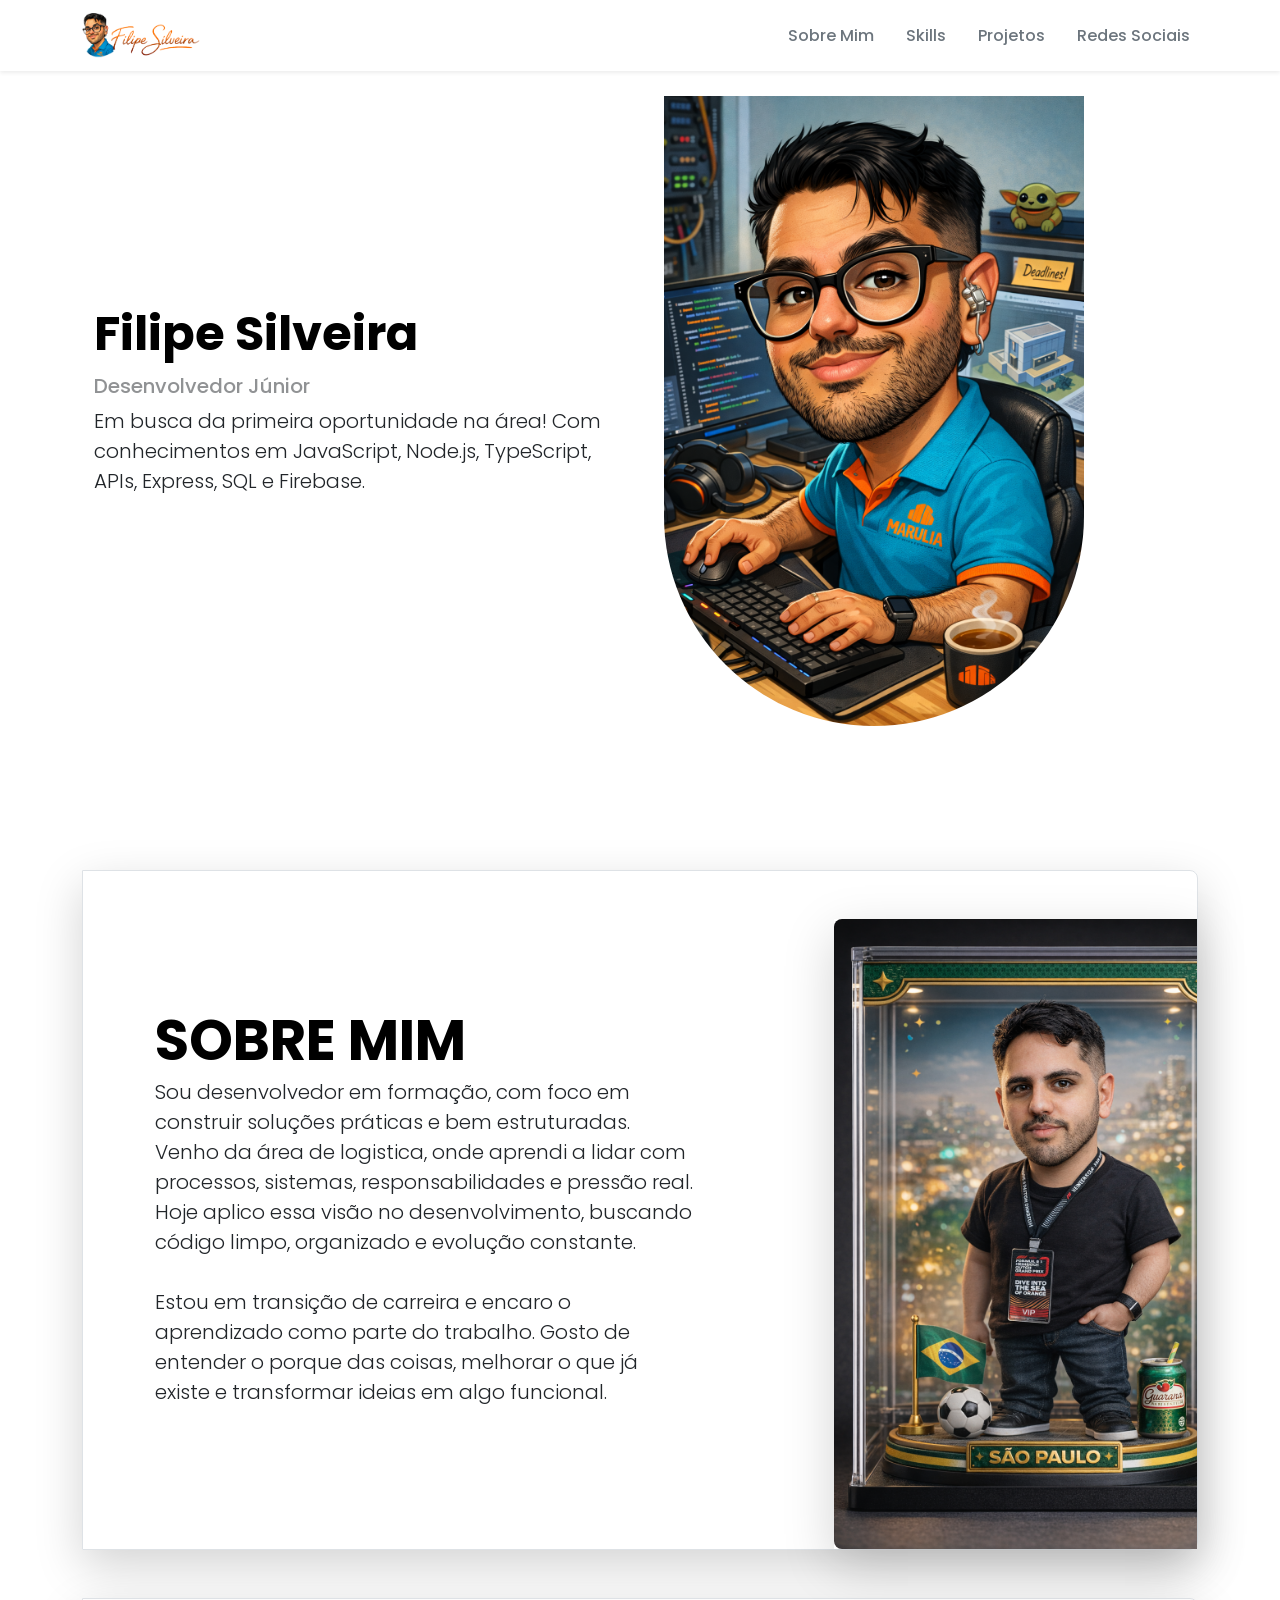
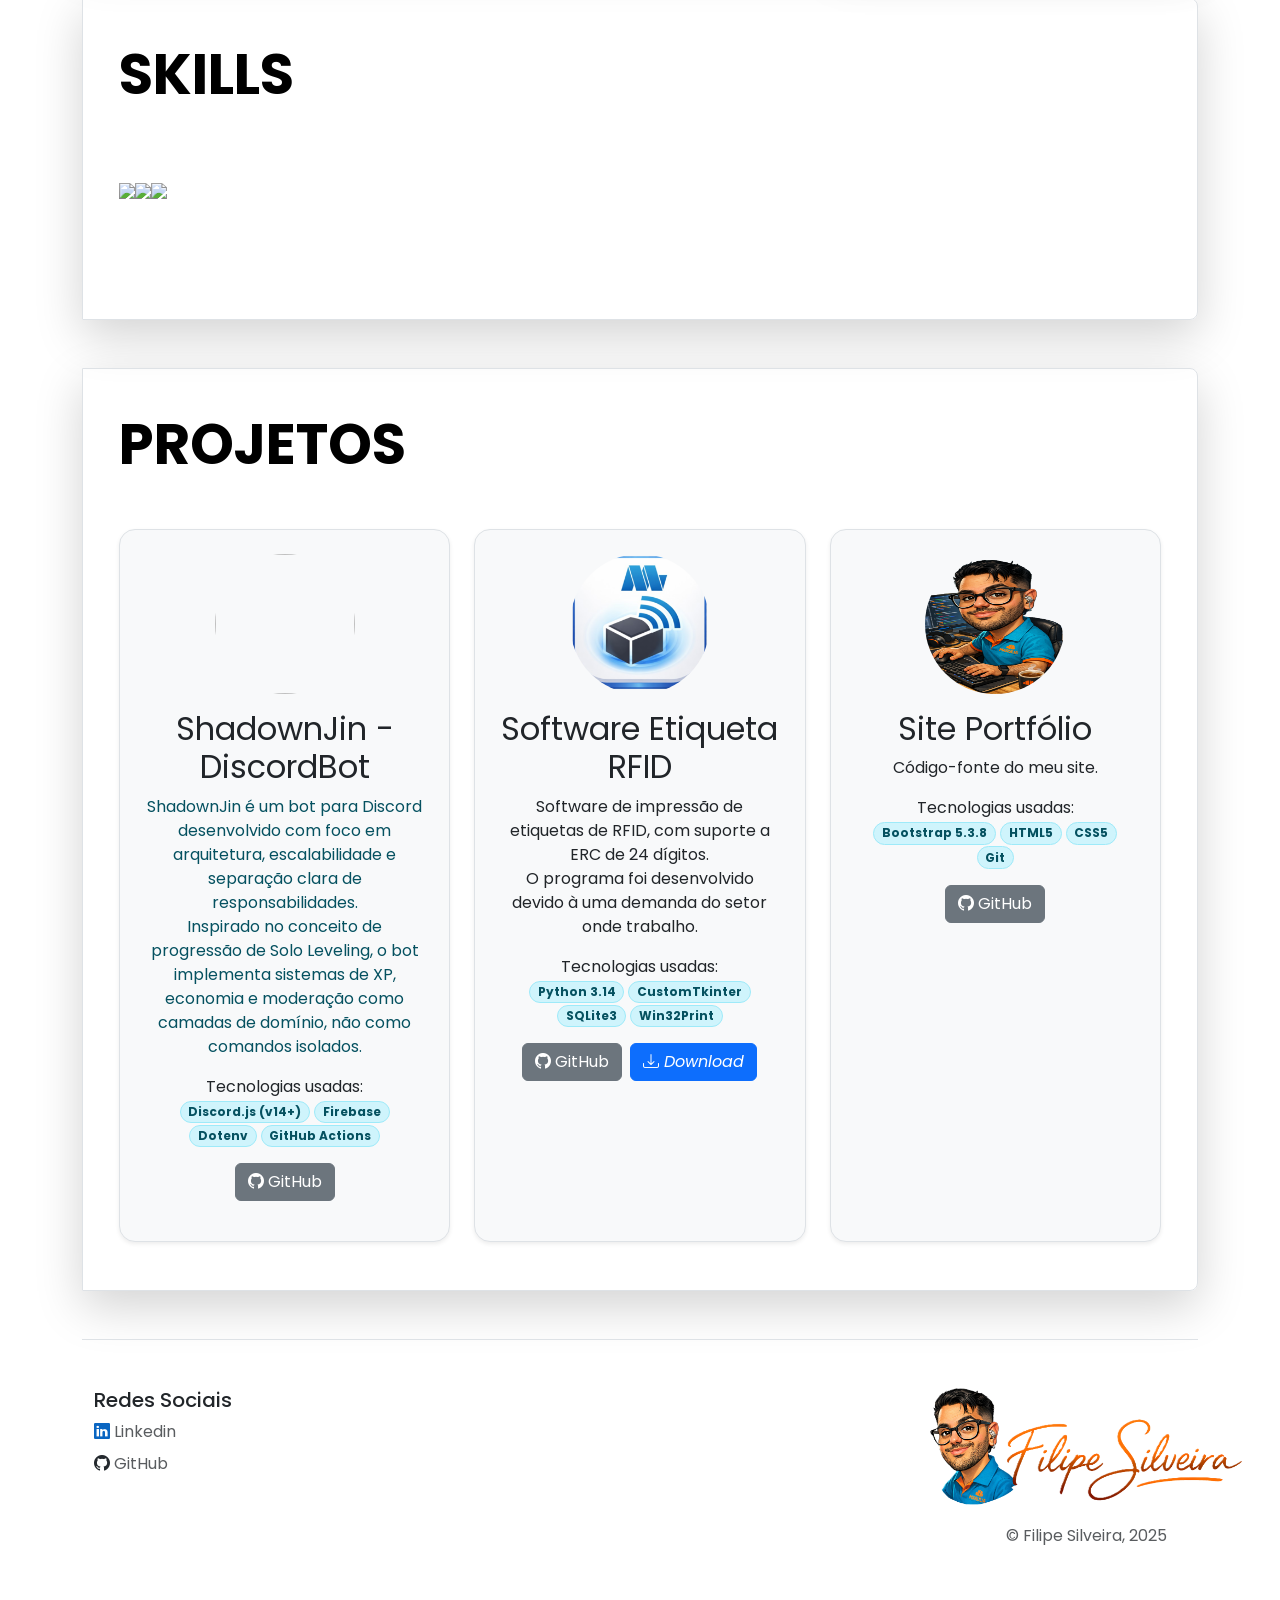
==== index.html @ 9edfaeda "add: new project" ====
<!DOCTYPE html>
<html lang="-pt-br">
<head>
    <meta charset="UTF-8">
    <meta name="viewport" content="width=device-width, initial-scale=1.0">
    <link rel="shortcut icon" href="src/assets/flavico.png" type="image/x-icon">
    <link rel="stylesheet" href="src/styles/main.css">

    <!-- Google tag (gtag.js) -->
    <script async src="https://www.googletagmanager.com/gtag/js?id=G-C8Z45ET8LG"></script>
    <script>
      window.dataLayer = window.dataLayer || [];
      function gtag(){dataLayer.push(arguments);}
      gtag('js', new Date());
    
      gtag('config', 'G-C8Z45ET8LG');
    </script>

    <!-- Bootstrap Links-->
    <link href="https://cdn.jsdelivr.net/npm/bootstrap@5.3.8/dist/css/bootstrap.min.css" rel="stylesheet" integrity="sha384-sRIl4kxILFvY47J16cr9ZwB07vP4J8+LH7qKQnuqkuIAvNWLzeN8tE5YBujZqJLB" crossorigin="anonymous">
    <link rel="stylesheet" href="https://cdn.jsdelivr.net/npm/bootstrap-icons@1.13.1/font/bootstrap-icons.min.css">

    <!-- LINK FONT -->
    <link href="https://fonts.googleapis.com/css2?family=Poppins:wght@400;600;700&display=swap" rel="stylesheet">
    <style>
        body {
            font-family: 'Poppins', sans-serif;
        }
    </style>

    <title>Filipe Silveira - Desenvolvedor Junior</title>
</head>

<body>
    <div class="container">
        <nav class="navbar navbar-expand-lg fixed-top bg-white shadow-sm">
            <div class="container">
                <a class="navbar-brand" href="#">
                    <img src="src/assets/assinatura_transparente.png" height="45px">
                </a>

                <button class="navbar-toggler" type="button" data-bs-toggle="collapse" data-bs-target="#navbarNav">
                    <span class="navbar-toggler-icon"></span>
                </button>

                <div class="collapse navbar-collapse justify-content-end" id="navbarNav">
                    <ul class="navbar-nav gap-3">
                        <li class="nav-item"><a href="#sobremim" aria-current="page" class="nav-link">Sobre Mim</a></li>
                        <li class="nav-item"><a href="#skills" aria-current="page" class="nav-link">Skills</a></li>
                        <li class="nav-item"><a href="#projetos" aria-current="page" class="nav-link">Projetos</a></li>
                        <li class="nav-item"><a href="#redesocial" aria-current="page" class="nav-link">Redes Sociais</a></li>
                    </ul>
                </div>
            </div>
        </nav>

        <div class="container col-xxl-8 px4 py-5">
            <div class="row flex-lg-row-reverse align-items-center g-5 py-5">
                <div class="col-10 col-sm-8 col-lg-6">
                    <div class="col-12 col-lg-6 text-center">
                        <img class="img-fluid rounded-bottom-pill d-block mx-auto" src="src/assets/caricatura_completa.png" width="700" height="700" loading="lazy" id="caricatura">
                    </div>
                </div>
                <div class="col-lg-6">
                    <h1 class="display-5 fw-bold text-body-emphasis lh-1 mb-3">Filipe Silveira</h1>
                    <h5 class="text-body-tertiary">Desenvolvedor Júnior</h6>
                    <p class="lead">Em busca da primeira oportunidade na área!
                        Com conhecimentos em JavaScript, Node.js, TypeScript, APIs, Express, SQL e Firebase.
                    </p>
                </div>
            </div>
        </div>
        

        <div class="container my-5">
            <div class="row p-4 pb-0 pe-lg-0 pt-lg-5 align-items-center rounded-end-3 border shadow-lg">
                <div class="col-lg-7 p-3 p-lg-5 pt-lg-3">
                    <h1 class="display-4 fw-bold lh-1 text-body-emphasis" id="sobremim">SOBRE MIM</h1>
                    <p class="lead">
                        Sou desenvolvedor em formação, com foco em construir soluções práticas e bem estruturadas. Venho  da área de logistica,
                        onde aprendi a lidar com processos, sistemas, responsabilidades e pressão real.<br>
                        Hoje aplico essa visão no desenvolvimento, buscando código limpo, organizado e evolução constante.
                        <br><br>
                        Estou em transição de carreira e encaro o aprendizado como parte do trabalho. Gosto de entender o porque das coisas,
                        melhorar o que já existe e transformar ideias em algo funcional.
                    </p>
                </div>
                <div class="col-lg-4 offset-lg-1 p-0 overflow-hidden shadow-lg">
                    <div class="col-10 col-sm-8 col-lg-6">
                        <img class="rounded-3" src="src/assets/mascote_filipe.png" width="420" id="mascote">
                    </div>
                </div>
            </div>
        </div>

        <div class="container my-5">
            <div class="row px-4 pe-lg-0 pt-lg-5 align-items-center rounded-end-3 border shadow-lg">
                <h1 class="display-4 fw-bold lh-1 text-body-emphasis" id="skills">SKILLS</h1>

                <div class="skills-carousel overflow-hidden py-4">
                    <div class="skills-track py-5">
                        <img src="https://skillicons.dev/icons?i=js,html,css,ts,express,react,ps,firebase,bootstrap,discord,bots,git,github,mysql,nodejs,php,postgres,postman,py,vscode&perline=50" class="skills-img" />
                        <img src="https://skillicons.dev/icons?i=js,html,css,ts,express,react,ps,firebase,bootstrap,discord,bots,git,github,mysql,nodejs,php,postgres,postman,py,vscode&perline=50" class="skills-img"/>
                        <img src="https://skillicons.dev/icons?i=js,html,css,ts,express,react,ps,firebase,bootstrap,discord,bots,git,github,mysql,nodejs,php,postgres,postman,py,vscode&perline=50" class="skills-img"/>
                    </div>
                </div>

            </div>
        </div>

        <div class="container my-5">
            <div class="row px-4 pe-lg-0 pt-lg-5 align-items-center rounded-end-3 border shadow-lg py-5">
                <h1 id="projetos" class="display-4 fw-bold lh-1 text-body-emphasis">PROJETOS</h1>
                <div class="row">
                    <div class="pt-5">

                            <div class="row justify-content-center g-4">

                                <div class="col-md-6 col-lg-4 d-flex">
                                    <div class="p-4 border rounded-4 shadow-sm bg-body-tertiary text-center card-hover w-100 h-100 d-flex flex-column">
                                        <div class="d-flex justify-content-center mb-3">
                                            <img src="src/assets/shadown.gif" class="rounded-circle" height="140" width="140" />
                                        </div>
                                        <h2 class="fw-normal">ShadownJin - DiscordBot</h2>
                                        <p class="text-info-emphasis text-center">
                                            ShadownJin é um bot para Discord desenvolvido com foco em arquitetura, escalabilidade e separação clara de responsabilidades.<br>
                                            Inspirado no conceito de progressão de Solo Leveling, o bot implementa sistemas de XP, economia e moderação como camadas de domínio, não como comandos isolados.
                                        </p>
                                        <p>
                                            Tecnologias usadas:<br>
                                            <span class="badge bg-info-subtle border border-info-subtle text-info-emphasis rounded-pill">Discord.js (v14+)</span>
                                            <span class="badge bg-info-subtle border border-info-subtle text-info-emphasis rounded-pill">Firebase</span>
                                            <span class="badge bg-info-subtle border border-info-subtle text-info-emphasis rounded-pill">Dotenv</span>
                                            <span class="badge bg-info-subtle border border-info-subtle text-info-emphasis rounded-pill">GitHub Actions</span>
                                        </p>
                                        <p class="d-flex justify-content-center">
                                            <a href="https://github.com/ShadownJin/ShadownJin" class="btn btn-secondary" target="_blank" rel="noopener noreferrer"><i class="bi bi-github"></i> GitHub</a>
                                        </p>
                                    </div>
                                </div>
                                <div class="col-md-6 col-lg-4 d-flex">
                                    <div class="p-4 border rounded-4 shadow-sm bg-body-tertiary text-center card-hover w-100 h-100 d-flex flex-column">
                                        <div class="d-flex justify-content-center mb-3">
                                            <img src="src/assets/RFID Marluvas.png" class="rounded-circle" height="140" width="140" />
                                        </div>
                                        <h2 class="fw-normal">Software Etiqueta RFID</h2>
                                        <p>
                                            Software de impressão de etiquetas de RFID, com suporte a ERC de 24 dígitos.<br>
                                            O programa foi desenvolvido devido à uma demanda do setor onde trabalho.
                                        </p>
                                        <p>
                                            Tecnologias usadas:<br>
                                            <span class="badge bg-info-subtle border border-info-subtle text-info-emphasis rounded-pill">Python 3.14</span>
                                            <span class="badge bg-info-subtle border border-info-subtle text-info-emphasis rounded-pill">CustomTkinter</span>
                                            <span class="badge bg-info-subtle border border-info-subtle text-info-emphasis rounded-pill">SQLite3</span>
                                            <span class="badge bg-info-subtle border border-info-subtle text-info-emphasis rounded-pill">Win32Print</span>
                                        </p>
                                        <p class="d-flex justify-content-center gap-2">
                                            <a href="https://github.com/FilipeSilveira-Tech/RFID-Almoxarifado-Marluvas" class="btn btn-secondary" target="_blank"><i class="bi bi-github"></i> GitHub</a>
                                            <a href="https://github.com/FilipeSilveira-Tech/RFID-Almoxarifado-Marluvas/releases/download/1.0.0/RFID.Marluvas.exe" class="btn btn-primary" target="_blank"><i class="bi bi-download"> Download</i></a>
                                        </p>
                                    </div>
                                </div>
                                <div class="col-md-6 col-lg-4 d-flex">
                                    <div class="p-4 border rounded-4 shadow-sm bg-body-tertiary text-center card-hover w-100 h-100 d-flex flex-column">
                                        <div class="d-flex justify-content-center mb-3">
                                            <img src="src/assets/caricatura.png" class="rounded-circle" height="140" width="140" />
                                        </div>
                                        <h2 class="fw-normal">Site Portfólio</h2>
                                        <p>
                                            Código-fonte do meu site.<br>
                                        </p>
                                        <p>
                                            Tecnologias usadas:<br>
                                            <span class="badge bg-info-subtle border border-info-subtle text-info-emphasis rounded-pill">Bootstrap 5.3.8</span>
                                            <span class="badge bg-info-subtle border border-info-subtle text-info-emphasis rounded-pill">HTML5</span>
                                            <span class="badge bg-info-subtle border border-info-subtle text-info-emphasis rounded-pill">CSS5</span>
                                            <span class="badge bg-info-subtle border border-info-subtle text-info-emphasis rounded-pill">Git</span>
                                        </p>
                                        <p class="d-flex justify-content-center">
                                            <a href="https://github.com/FilipeSilveira-Tech/portfolio-web.io" class="btn btn-secondary" target="_blank" rel="noopener noreferrer"><i class="bi bi-github"></i> GitHub</a>
                                        </p>
                                    </div>
                                </div>
                            </div>

                    </div>
                </div>
            </div>
        </div>

        <div class="container">
            <footer class="row row-cols-1 row-cols-sm-2 row-cols-md-5 py-5 my-5 border-top">
                <div class="col mb-3">
                    <h5 id="redesocial">Redes Sociais</h5>
                    <ul class="nav flex-column">
                        <li class="nav-item mb-2">
                            <a href="https://www.linkedin.com/in/filipesilveira-dev/" class="nav-link p-0 text-body-secondary" target="_blank" rel="noopener noreferrer"><i class="bi bi-linkedin" id="linkedin-icon"></i> Linkedin</a>
                        </li>
                        <li class="nav-item mb-2">
                            <a href="https://github.com/FilipeSilveira-Tech" class="nav-link p-0 text-body-secondary" target="_blank" rel="noopener noreferrer"><i class="bi bi-github" id="github-icon"></i> GitHub</a>
                        </li>
                    </ul>
                </div>
                <div class="col mb-3"></div>
                <div class="col mb-3"></div>
                <div class="col mb-3"></div>
                <div class="col mb-3">
                    <div class="d-flex flex-column justify-content-center">
                        <a href="/" class="d-flex align-items-center justify-content-center mb-3 link-body-emphasis text-decoration-none">
                            <img src="src/assets/assinatura_transparente.png" height="120">
                        </a>
                        <p class="text-body-secondary text-center">&copy; Filipe Silveira, 2025</p>
                    </div>
                </div>
            </footer>
        </div>

    </div> <!-- FIM CONTAINER-->



    <!-- MAIN SCRIP-->
     <script src="src/scripts/main.js"></script>

    <!-- BOOTSTRAP SCRIPT-->
    <script src="https://cdn.jsdelivr.net/npm/bootstrap@5.3.8/dist/js/bootstrap.bundle.min.js" integrity="sha384-FKyoEForCGlyvwx9Hj09JcYn3nv7wiPVlz7YYwJrWVcXK/BmnVDxM+D2scQbITxI" crossorigin="anonymous"></script>
</body>

</html>
---- src/styles/main.css ----
/* === FONTS === */
@font-face {
    font-family: Poppins;
    src: url(https://fonts.googleapis.com/css2?family=M+PLUS+1+Code:wght@100..700&family=Poppins:ital,wght@0,100;0,200;0,300;0,400;0,500;0,600;0,700;0,800;0,900;1,100;1,200;1,300;1,400;1,500;1,600;1,700;1,800;1,900&display=swap);
}

/* === ELEMENTS === */
* {
    padding: 0;
    margin: 0;
}

html {
    scroll-behavior: smooth;
}

/* === CLASS === */
.card-hover {
    transition: all 0.3s ease;
}

.card-hover:hover {
    transform: translateY(-5px);
    box-shadow: 0 1rem 2rem rgba(0,0,0,0.1);
}

.skills-carousel {
    width: 100%;
    overflow: hidden;
}

.skills-track {
    display: flex;
    flex-wrap: nowrap;
    white-space: nowrap;
    width: max-content;
    animation: scroll 30s linear infinite;
}

.skills-img {
    display: block;
    height: 64px;
    width: auto;
    max-width: none;
}

nav .nav-link {
    position: relative;
    color: #6c757d;
    font-weight: 500;
    transition: color 0.3s ease;
}
nav .nav-link:hover {
    color: #000;
}
nav .nav-link::after {
  content: "";
  position: absolute;
  left: 0;
  bottom: -4px;
  width: 0;
  height: 2px;
  background: #000;
  transition: width 0.3s ease;
}
nav .nav-link:hover::after {
  width: 100%;
}

/* === ID === */
#linkedin-icon {
    color: #0A66C2;
}
#github-icon {
    color: #24292e;
}
#caricatura {
    max-width: 500px;
}

/* === OTHERS === */
@keyframes scroll {
    from {
        transform: translateX(0);
    }
    to {
        transform: translateX(-50%);
    }
}

@media (min-width: 992px) {
    #caricatura {
        max-width: 420px;
    }
}

@media screen and (max-width: 500px){
    #caricatura {
        width: 90vw;
    }
    #mascote {
        width: 90vw;
    }
}
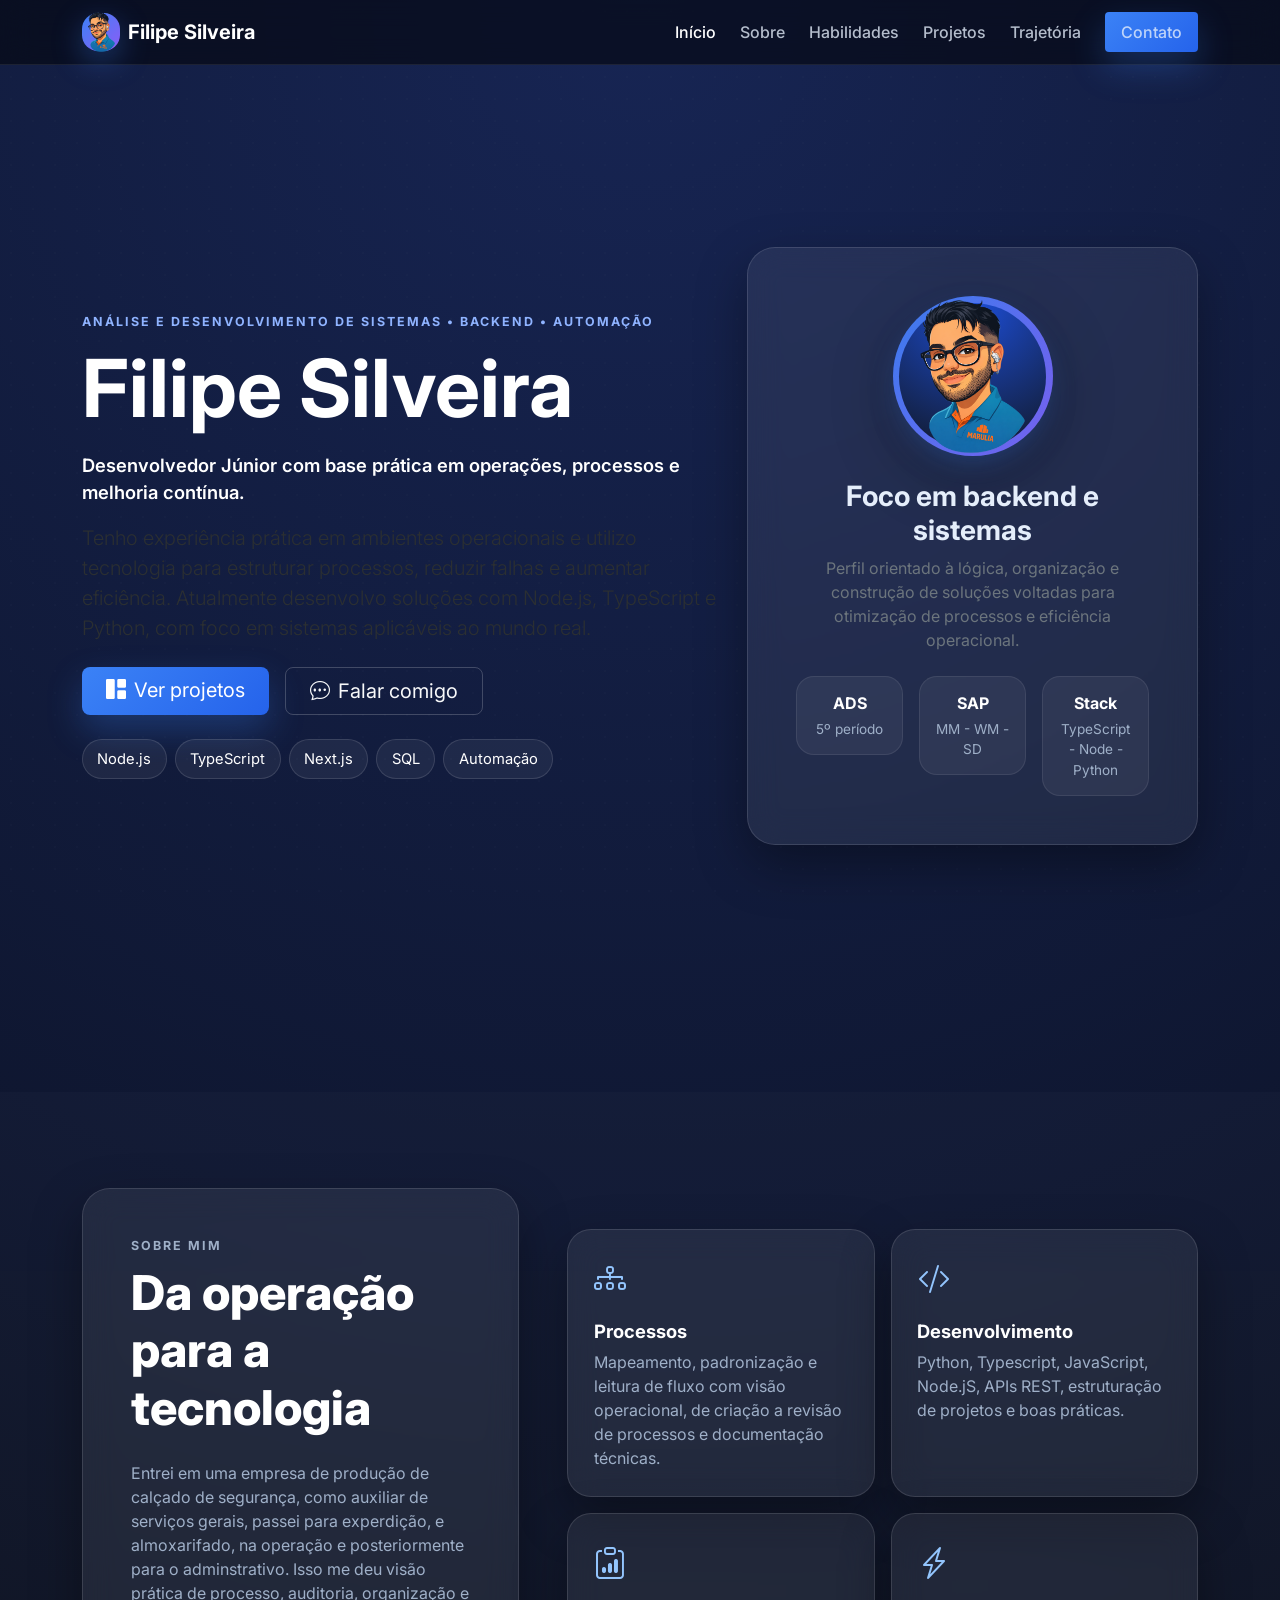
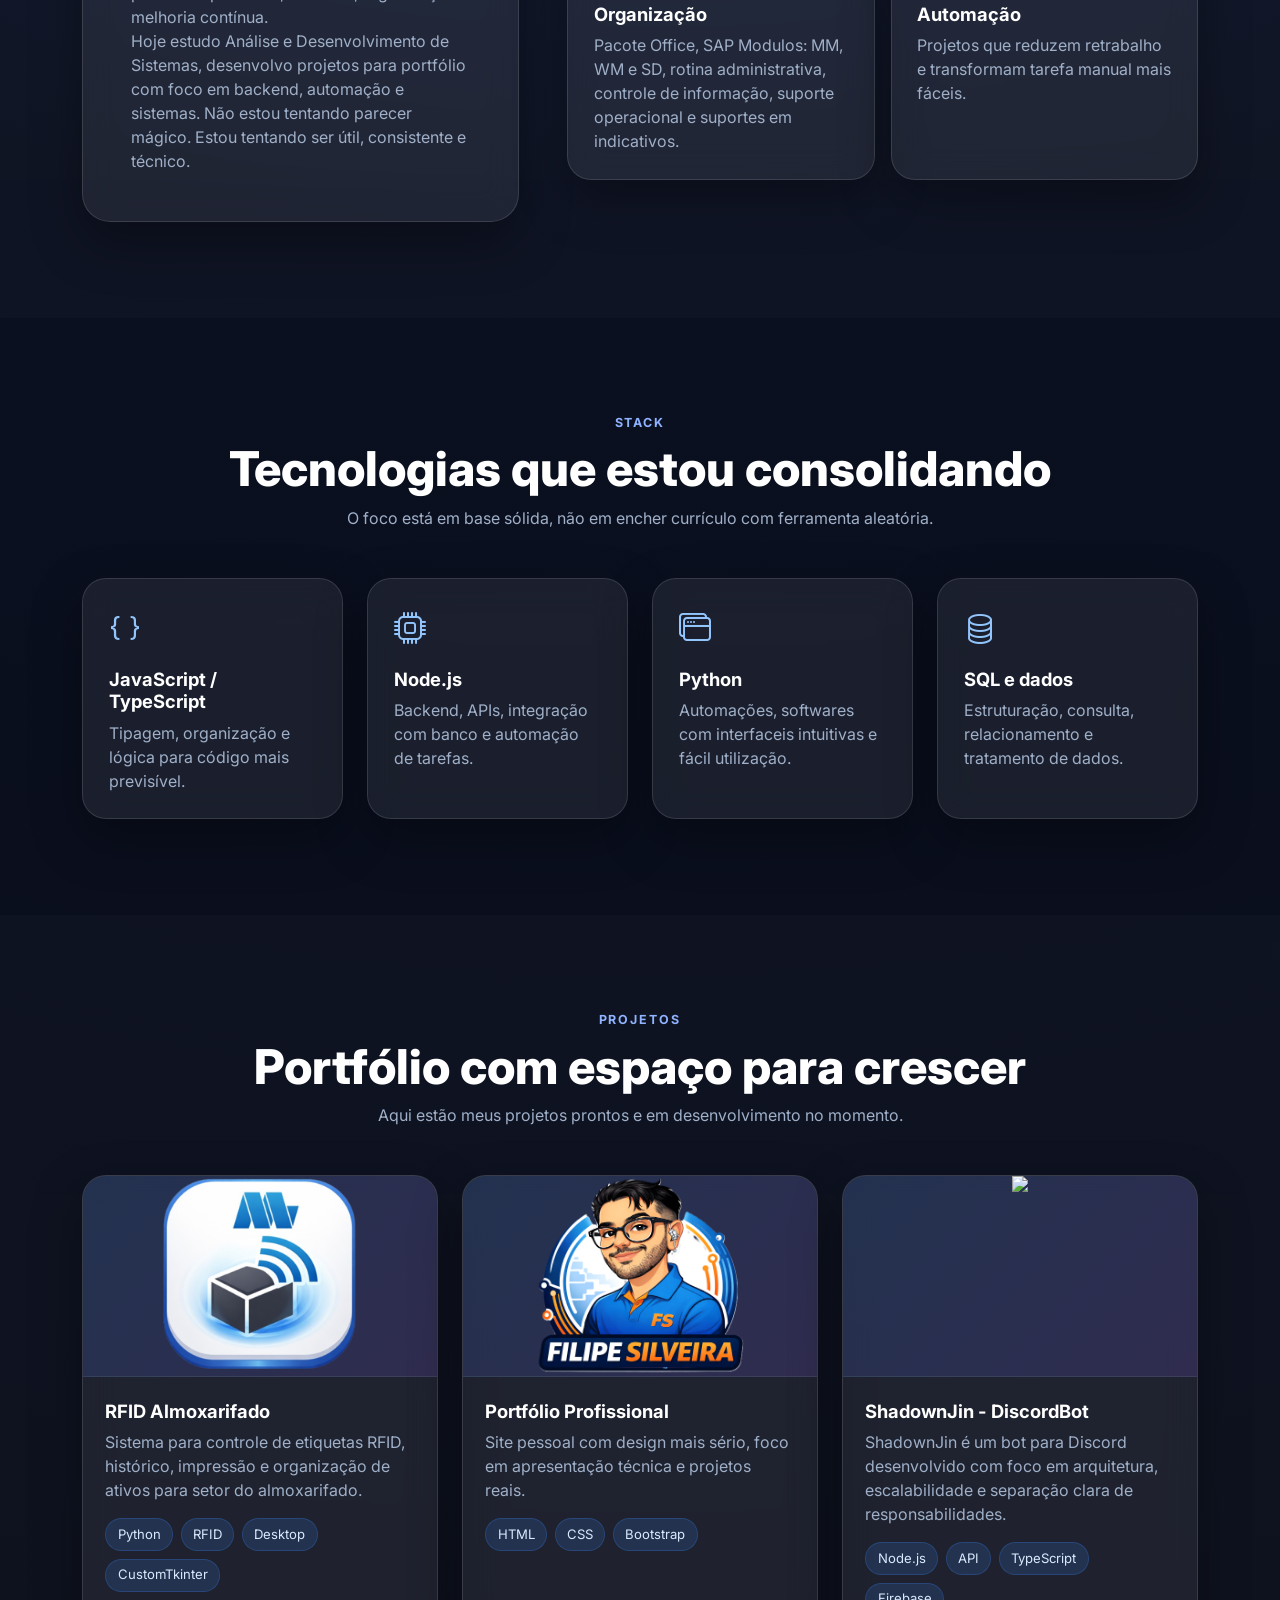
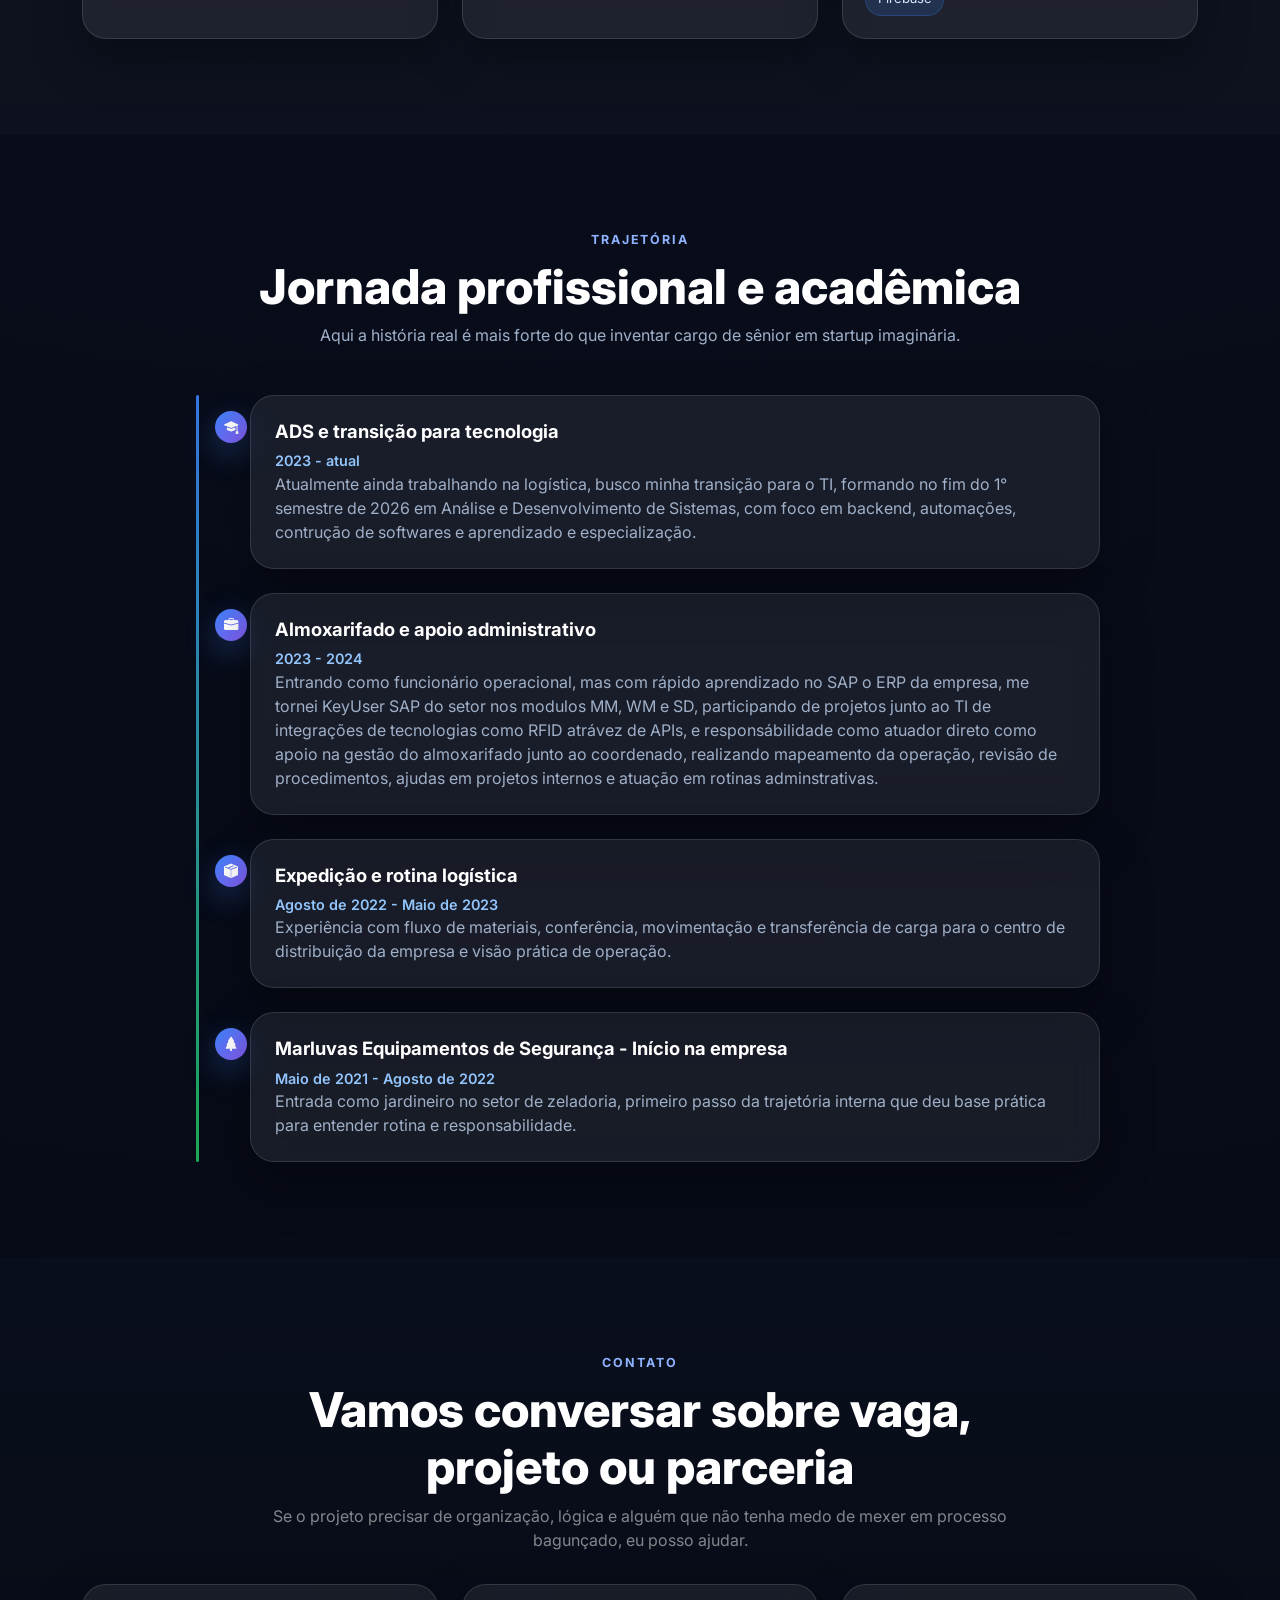
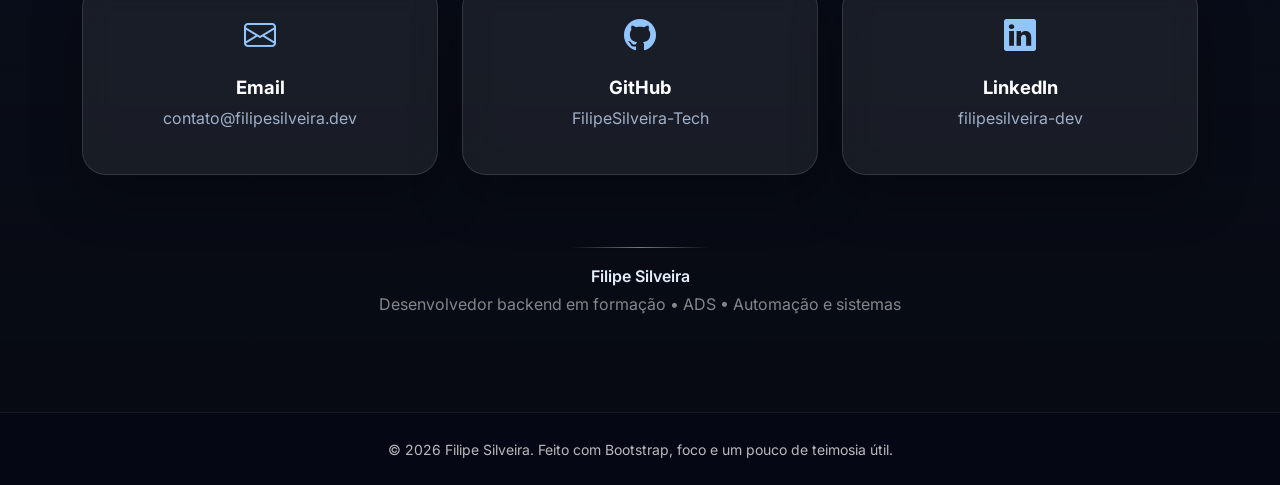
==== commit 0801398c: "refatoring: new site create" ====
--- a/index.html
+++ b/index.html
@@ -1,230 +1,337 @@
 <!DOCTYPE html>
-<html lang="-pt-br">
+<html lang="pt-BR">
 <head>
-    <meta charset="UTF-8">
-    <meta name="viewport" content="width=device-width, initial-scale=1.0">
-    <link rel="shortcut icon" href="src/assets/flavico.png" type="image/x-icon">
-    <link rel="stylesheet" href="src/styles/main.css">
-
-    <!-- Google tag (gtag.js) -->
-    <script async src="https://www.googletagmanager.com/gtag/js?id=G-C8Z45ET8LG"></script>
-    <script>
-      window.dataLayer = window.dataLayer || [];
-      function gtag(){dataLayer.push(arguments);}
-      gtag('js', new Date());
-    
-      gtag('config', 'G-C8Z45ET8LG');
-    </script>
-
-    <!-- Bootstrap Links-->
-    <link href="https://cdn.jsdelivr.net/npm/bootstrap@5.3.8/dist/css/bootstrap.min.css" rel="stylesheet" integrity="sha384-sRIl4kxILFvY47J16cr9ZwB07vP4J8+LH7qKQnuqkuIAvNWLzeN8tE5YBujZqJLB" crossorigin="anonymous">
-    <link rel="stylesheet" href="https://cdn.jsdelivr.net/npm/bootstrap-icons@1.13.1/font/bootstrap-icons.min.css">
-
-    <!-- LINK FONT -->
-    <link href="https://fonts.googleapis.com/css2?family=Poppins:wght@400;600;700&display=swap" rel="stylesheet">
-    <style>
-        body {
-            font-family: 'Poppins', sans-serif;
-        }
-    </style>
-
-    <title>Filipe Silveira - Desenvolvedor Junior</title>
+  <meta charset="UTF-8" />
+  <meta name="viewport" content="width=device-width, initial-scale=1.0" />
+  <meta name="description" content="Portfólio de Filipe Silveira, estudante de ADS focado em backend, automação e desenvolvimento de sistemas." />
+  <title>Filipe Silveira | Desenvolvedor Backend Júnior</title>
+
+  <link rel="preconnect" href="https://fonts.googleapis.com" />
+  <link rel="preconnect" href="https://fonts.gstatic.com" crossorigin />
+  <link href="https://fonts.googleapis.com/css2?family=Inter:wght@400;500;600;700;800&display=swap" rel="stylesheet" />
+  <link href="https://cdn.jsdelivr.net/npm/bootstrap@5.3.2/dist/css/bootstrap.min.css" rel="stylesheet" />
+  <link href="https://cdn.jsdelivr.net/npm/bootstrap-icons@1.11.3/font/bootstrap-icons.css" rel="stylesheet" />
+  <link rel="stylesheet" href="src/css/style.css" />
 </head>
-
-<body>
+<body data-bs-spy="scroll" data-bs-target="#mainNav" data-bs-offset="100" tabindex="0">
+  <nav id="mainNav" class="navbar navbar-expand-lg navbar-dark fixed-top">
     <div class="container">
-        <nav class="navbar navbar-expand-lg fixed-top bg-white shadow-sm">
-            <div class="container">
-                <a class="navbar-brand" href="#">
-                    <img src="src/assets/assinatura_transparente.png" height="45px">
-                </a>
-
-                <button class="navbar-toggler" type="button" data-bs-toggle="collapse" data-bs-target="#navbarNav">
-                    <span class="navbar-toggler-icon"></span>
-                </button>
-
-                <div class="collapse navbar-collapse justify-content-end" id="navbarNav">
-                    <ul class="navbar-nav gap-3">
-                        <li class="nav-item"><a href="#sobremim" aria-current="page" class="nav-link">Sobre Mim</a></li>
-                        <li class="nav-item"><a href="#skills" aria-current="page" class="nav-link">Skills</a></li>
-                        <li class="nav-item"><a href="#projetos" aria-current="page" class="nav-link">Projetos</a></li>
-                        <li class="nav-item"><a href="#redesocial" aria-current="page" class="nav-link">Redes Sociais</a></li>
-                    </ul>
-                </div>
-            </div>
-        </nav>
-
-        <div class="container col-xxl-8 px4 py-5">
-            <div class="row flex-lg-row-reverse align-items-center g-5 py-5">
-                <div class="col-10 col-sm-8 col-lg-6">
-                    <div class="col-12 col-lg-6 text-center">
-                        <img class="img-fluid rounded-bottom-pill d-block mx-auto" src="src/assets/caricatura_completa.png" width="700" height="700" loading="lazy" id="caricatura">
+      <a class="navbar-brand d-flex align-items-center gap-2" href="#home" aria-label="Ir para o início">
+       <span class="brand-mark"> <!-- ADICIONEI UMA IMAGEM DE CARICATURA -->
+            <img src="src/assets/caricatura2.png" height="40px" >
+        </span>
+        <span class="fw-bold">Filipe Silveira</span>
+      </a>
+      <button class="navbar-toggler" type="button" data-bs-toggle="collapse" data-bs-target="#navContent" aria-controls="navContent" aria-expanded="false" aria-label="Abrir menu">
+        <span class="navbar-toggler-icon"></span>
+      </button>
+      <div class="collapse navbar-collapse" id="navContent">
+        <ul class="navbar-nav ms-auto align-items-lg-center gap-lg-2">
+          <li class="nav-item"><a class="nav-link" href="#home">Início</a></li>
+          <li class="nav-item"><a class="nav-link" href="#sobre">Sobre</a></li>
+          <li class="nav-item"><a class="nav-link" href="#habilidades">Habilidades</a></li>
+          <li class="nav-item"><a class="nav-link" href="#projetos">Projetos</a></li>
+          <li class="nav-item"><a class="nav-link" href="#trajetoria">Trajetória</a></li>
+          <li class="nav-item"><a class="nav-link btn btn-primary btn-sm px-3 ms-lg-2" href="#contato">Contato</a></li>
+        </ul>
+      </div>
+    </div>
+  </nav>
+
+  <main>
+    <section id="home" class="hero-section">
+      <div class="container position-relative">
+        <div class="row align-items-center min-vh-100 py-5">
+          <div class="col-lg-7 hero-copy reveal">
+            <p class="eyebrow mb-3">Análise e Desenvolvimento de Sistemas • Backend • Automação</p>
+            <h1 class="display-3 fw-bold lh-1 mb-4">Filipe Silveira</h1>
+            <p class="hero-kicker mb-3">Desenvolvedor Júnior com base prática em operações, processos e melhoria contínua.</p>
+            <p class="lead text-secondary-emphasis mb-4">
+              Tenho experiência prática em ambientes operacionais e utilizo tecnologia para estruturar processos, reduzir falhas e aumentar eficiência. Atualmente desenvolvo soluções com Node.js, TypeScript e Python, com foco em sistemas aplicáveis ao mundo real.
+            </p>
+            <div class="d-flex flex-column flex-sm-row gap-3">
+              <a class="btn btn-primary btn-lg px-4" href="#projetos"><i class="bi bi-grid-1x2-fill me-2"></i>Ver projetos</a>
+              <a class="btn btn-outline-light btn-lg px-4" href="#contato"><i class="bi bi-chat-dots me-2"></i>Falar comigo</a>
+            </div>
+            <div class="hero-badges mt-4 d-flex flex-wrap gap-2">
+              <span class="badge-pill">Node.js</span>
+              <span class="badge-pill">TypeScript</span>
+              <span class="badge-pill">Next.js</span>
+              <span class="badge-pill">SQL</span>
+              <span class="badge-pill">Automação</span>
+            </div>
+          </div>
+
+          <div class="col-lg-5 mt-5 mt-lg-0 reveal delay-2">
+            <div class="profile-card glass-card text-center p-4 p-lg-5">
+              <div class="avatar-frame mx-auto mb-4">
+                <span class="avatar-initials">
+                    <img src="src/assets/caricatura2.png" alt="" width="105">
+                </span>
+              </div>
+              <h2 class="h3 fw-bold mb-2">Foco em backend e sistemas</h2>
+              <p class="text-secondary mb-4">Perfil orientado à lógica, organização e construção de soluções voltadas para otimização de processos e eficiência operacional.</p>
+              <div class="mini-metrics row g-3">
+                <div class="col-4"><div class="metric"><strong>ADS</strong><span>5º período</span></div></div>
+                <div class="col-4"><div class="metric"><strong>SAP</strong><span>MM - WM - SD</span></div></div>
+                <div class="col-4"><div class="metric"><strong>Stack</strong><span>TypeScript - Node - Python</span></div></div>
+              </div>
+            </div>
+          </div>
+        </div>
+      </div>
+    </section>
+
+    <section id="sobre" class="section section-alt">
+      <div class="container">
+        <div class="row align-items-center g-5">
+          <div class="col-lg-5 reveal">
+            <div class="info-card glass-card p-4 p-lg-5 h-100">
+              <p class="section-label mb-2">Sobre mim</p>
+              <h2 class="section-title mb-4">Da operação para a tecnologia</h2>
+              <p>
+                Entrei em uma empresa de produção de calçado de segurança, como auxiliar de serviços gerais, passei para experdição, e almoxarifado, na operação e posteriormente para o adminstrativo. Isso me deu visão prática de processo, auditoria, organização e melhoria contínua.
+              </p>
+              <p class="mb-0">
+                Hoje estudo Análise e Desenvolvimento de Sistemas, desenvolvo projetos para portfólio com foco em backend, automação e sistemas. Não estou tentando parecer mágico. Estou tentando ser útil, consistente e técnico.
+              </p>
+            </div>
+          </div>
+          <div class="col-lg-7 reveal delay-2">
+            <div class="row g-3">
+              <div class="col-md-6">
+                <article class="skill-card">
+                  <i class="bi bi-diagram-3"></i>
+                  <h3>Processos</h3>
+                  <p>Mapeamento, padronização e leitura de fluxo com visão operacional, de criação a revisão de processos e documentação técnicas.</p>
+                </article>
+              </div>
+              <div class="col-md-6">
+                <article class="skill-card">
+                  <i class="bi bi-code-slash"></i>
+                  <h3>Desenvolvimento</h3>
+                  <p>Python, Typescript, JavaScript, Node.jS, APIs REST, estruturação de projetos e boas práticas.</p>
+                </article>
+              </div>
+              <div class="col-md-6">
+                <article class="skill-card">
+                  <i class="bi bi-clipboard-data"></i>
+                  <h3>Organização</h3>
+                  <p>Pacote Office, SAP Modulos: MM, WM e SD, rotina administrativa, controle de informação, suporte operacional e suportes em indicativos.</p>
+                </article>
+              </div>
+              <div class="col-md-6">
+                <article class="skill-card">
+                  <i class="bi bi-lightning-charge"></i>
+                  <h3>Automação</h3>
+                  <p>Projetos que reduzem retrabalho e transformam tarefa manual mais fáceis.</p>
+                </article>
+              </div>
+            </div>
+          </div>
+        </div>
+      </div>
+    </section>
+
+    <section id="habilidades" class="section">
+      <div class="container">
+        <div class="text-center mb-5 reveal">
+          <p class="section-label mb-2">Stack</p>
+          <h2 class="section-title">Tecnologias que estou consolidando</h2>
+          <p class="section-subtitle">O foco está em base sólida, não em encher currículo com ferramenta aleatória.</p>
+        </div>
+        <div class="row g-4">
+          <div class="col-md-6 col-lg-3 reveal">
+            <article class="stack-card h-100">
+              <i class="bi bi-braces"></i>
+              <h3>JavaScript / TypeScript</h3>
+              <p>Tipagem, organização e lógica para código mais previsível.</p>
+            </article>
+          </div>
+          <div class="col-md-6 col-lg-3 reveal delay-1">
+            <article class="stack-card h-100">
+              <i class="bi bi-cpu"></i>
+              <h3>Node.js</h3>
+              <p>Backend, APIs, integração com banco e automação de tarefas.</p>
+            </article>
+          </div>
+          <div class="col-md-6 col-lg-3 reveal delay-2">
+            <article class="stack-card h-100">
+              <i class="bi bi-window-stack"></i>
+              <h3>Python</h3>
+              <p>Automações, softwares com interfaceis intuitivas e fácil utilização.</p>
+            </article>
+          </div>
+          <div class="col-md-6 col-lg-3 reveal delay-3">
+            <article class="stack-card h-100">
+              <i class="bi bi-database"></i>
+              <h3>SQL e dados</h3>
+              <p>Estruturação, consulta, relacionamento e tratamento de dados.</p>
+            </article>
+          </div>
+        </div>
+      </div>
+    </section>
+
+    <section id="projetos" class="section section-alt">
+      <div class="container">
+        <div class="text-center mb-5 reveal">
+          <p class="section-label mb-2">Projetos</p>
+          <h2 class="section-title">Portfólio com espaço para crescer</h2>
+          <p class="section-subtitle">Aqui estão meus projetos prontos e em desenvolvimento no momento.</p>
+        </div>
+
+        <div class="row g-4">
+          <div class="col-lg-4 reveal">
+            <a href="https://github.com/FilipeSilveira-Tech/RFID-Almoxarifado-Marluvas" target="_blank" style="text-decoration: none;">
+                <article class="project-card h-100">
+                <div class="project-thumb thumb-placeholder">
+                    <img src="src/assets/RFID Marluvas.png" alt="logo RFID Marluvas" height="200px">
+                </div>
+                <div class="project-body">
+                    <h3>RFID Almoxarifado</h3>
+                    <p>Sistema para controle de etiquetas RFID, histórico, impressão e organização de ativos para setor do almoxarifado.</p>
+                    <div class="project-tags">
+                    <span>Python</span><span>RFID</span><span>Desktop</span><span>CustomTkinter</span>
                     </div>
                 </div>
-                <div class="col-lg-6">
-                    <h1 class="display-5 fw-bold text-body-emphasis lh-1 mb-3">Filipe Silveira</h1>
-                    <h5 class="text-body-tertiary">Desenvolvedor Júnior</h6>
-                    <p class="lead">Em busca da primeira oportunidade na área!
-                        Com conhecimentos em JavaScript, Node.js, TypeScript, APIs, Express, SQL e Firebase.
-                    </p>
-                </div>
-            </div>
-        </div>
-        
-
-        <div class="container my-5">
-            <div class="row p-4 pb-0 pe-lg-0 pt-lg-5 align-items-center rounded-end-3 border shadow-lg">
-                <div class="col-lg-7 p-3 p-lg-5 pt-lg-3">
-                    <h1 class="display-4 fw-bold lh-1 text-body-emphasis" id="sobremim">SOBRE MIM</h1>
-                    <p class="lead">
-                        Sou desenvolvedor em formação, com foco em construir soluções práticas e bem estruturadas. Venho  da área de logistica,
-                        onde aprendi a lidar com processos, sistemas, responsabilidades e pressão real.<br>
-                        Hoje aplico essa visão no desenvolvimento, buscando código limpo, organizado e evolução constante.
-                        <br><br>
-                        Estou em transição de carreira e encaro o aprendizado como parte do trabalho. Gosto de entender o porque das coisas,
-                        melhorar o que já existe e transformar ideias em algo funcional.
-                    </p>
-                </div>
-                <div class="col-lg-4 offset-lg-1 p-0 overflow-hidden shadow-lg">
-                    <div class="col-10 col-sm-8 col-lg-6">
-                        <img class="rounded-3" src="src/assets/mascote_filipe.png" width="420" id="mascote">
+                </article>
+            </a>
+          </div>
+          <div class="col-lg-4 reveal delay-1">
+            <a href="https://github.com/FilipeSilveira-Tech/portfolio-web.io" target="_blank" style="text-decoration: none;">
+                <article class="project-card h-100">
+                <div class="project-thumb thumb-placeholder">
+                    <img src="src/assets/LOGO2.png" alt="" height="200px">
+                </div>
+                <div class="project-body">
+                    <h3>Portfólio Profissional</h3>
+                    <p>Site pessoal com design mais sério, foco em apresentação técnica e projetos reais.</p>
+                    <div class="project-tags">
+                    <span>HTML</span><span>CSS</span><span>Bootstrap</span>
                     </div>
                 </div>
-            </div>
-        </div>
-
-        <div class="container my-5">
-            <div class="row px-4 pe-lg-0 pt-lg-5 align-items-center rounded-end-3 border shadow-lg">
-                <h1 class="display-4 fw-bold lh-1 text-body-emphasis" id="skills">SKILLS</h1>
-
-                <div class="skills-carousel overflow-hidden py-4">
-                    <div class="skills-track py-5">
-                        <img src="https://skillicons.dev/icons?i=js,html,css,ts,express,react,ps,firebase,bootstrap,discord,bots,git,github,mysql,nodejs,php,postgres,postman,py,vscode&perline=50" class="skills-img" />
-                        <img src="https://skillicons.dev/icons?i=js,html,css,ts,express,react,ps,firebase,bootstrap,discord,bots,git,github,mysql,nodejs,php,postgres,postman,py,vscode&perline=50" class="skills-img"/>
-                        <img src="https://skillicons.dev/icons?i=js,html,css,ts,express,react,ps,firebase,bootstrap,discord,bots,git,github,mysql,nodejs,php,postgres,postman,py,vscode&perline=50" class="skills-img"/>
+                </article>
+            </a>
+          </div>
+          <div class="col-lg-4 reveal delay-2">
+            <a href="https://github.com/ShadownJin/ShadownJin" target="_blank" style="text-decoration: none;">
+                <article class="project-card h-100">
+                <div class="project-thumb thumb-placeholder">
+                    <img src="src/assets/shadown.gif"  height="200px"/>
+                </div>
+                <div class="project-body">
+                    <h3>ShadownJin - DiscordBot</h3>
+                    <p>ShadownJin é um bot para Discord desenvolvido com foco em arquitetura, escalabilidade e separação clara de responsabilidades.</p>
+                    <div class="project-tags">
+                    <span>Node.js</span><span>API</span><span>TypeScript</span><span>Firebase</span>
                     </div>
                 </div>
-
-            </div>
-        </div>
-
-        <div class="container my-5">
-            <div class="row px-4 pe-lg-0 pt-lg-5 align-items-center rounded-end-3 border shadow-lg py-5">
-                <h1 id="projetos" class="display-4 fw-bold lh-1 text-body-emphasis">PROJETOS</h1>
-                <div class="row">
-                    <div class="pt-5">
-
-                            <div class="row justify-content-center g-4">
-
-                                <div class="col-md-6 col-lg-4 d-flex">
-                                    <div class="p-4 border rounded-4 shadow-sm bg-body-tertiary text-center card-hover w-100 h-100 d-flex flex-column">
-                                        <div class="d-flex justify-content-center mb-3">
-                                            <img src="src/assets/shadown.gif" class="rounded-circle" height="140" width="140" />
-                                        </div>
-                                        <h2 class="fw-normal">ShadownJin - DiscordBot</h2>
-                                        <p class="text-info-emphasis text-center">
-                                            ShadownJin é um bot para Discord desenvolvido com foco em arquitetura, escalabilidade e separação clara de responsabilidades.<br>
-                                            Inspirado no conceito de progressão de Solo Leveling, o bot implementa sistemas de XP, economia e moderação como camadas de domínio, não como comandos isolados.
-                                        </p>
-                                        <p>
-                                            Tecnologias usadas:<br>
-                                            <span class="badge bg-info-subtle border border-info-subtle text-info-emphasis rounded-pill">Discord.js (v14+)</span>
-                                            <span class="badge bg-info-subtle border border-info-subtle text-info-emphasis rounded-pill">Firebase</span>
-                                            <span class="badge bg-info-subtle border border-info-subtle text-info-emphasis rounded-pill">Dotenv</span>
-                                            <span class="badge bg-info-subtle border border-info-subtle text-info-emphasis rounded-pill">GitHub Actions</span>
-                                        </p>
-                                        <p class="d-flex justify-content-center">
-                                            <a href="https://github.com/ShadownJin/ShadownJin" class="btn btn-secondary" target="_blank" rel="noopener noreferrer"><i class="bi bi-github"></i> GitHub</a>
-                                        </p>
-                                    </div>
-                                </div>
-                                <div class="col-md-6 col-lg-4 d-flex">
-                                    <div class="p-4 border rounded-4 shadow-sm bg-body-tertiary text-center card-hover w-100 h-100 d-flex flex-column">
-                                        <div class="d-flex justify-content-center mb-3">
-                                            <img src="src/assets/RFID Marluvas.png" class="rounded-circle" height="140" width="140" />
-                                        </div>
-                                        <h2 class="fw-normal">Software Etiqueta RFID</h2>
-                                        <p>
-                                            Software de impressão de etiquetas de RFID, com suporte a ERC de 24 dígitos.<br>
-                                            O programa foi desenvolvido devido à uma demanda do setor onde trabalho.
-                                        </p>
-                                        <p>
-                                            Tecnologias usadas:<br>
-                                            <span class="badge bg-info-subtle border border-info-subtle text-info-emphasis rounded-pill">Python 3.14</span>
-                                            <span class="badge bg-info-subtle border border-info-subtle text-info-emphasis rounded-pill">CustomTkinter</span>
-                                            <span class="badge bg-info-subtle border border-info-subtle text-info-emphasis rounded-pill">SQLite3</span>
-                                            <span class="badge bg-info-subtle border border-info-subtle text-info-emphasis rounded-pill">Win32Print</span>
-                                        </p>
-                                        <p class="d-flex justify-content-center gap-2">
-                                            <a href="https://github.com/FilipeSilveira-Tech/RFID-Almoxarifado-Marluvas" class="btn btn-secondary" target="_blank"><i class="bi bi-github"></i> GitHub</a>
-                                            <a href="https://github.com/FilipeSilveira-Tech/RFID-Almoxarifado-Marluvas/releases/download/1.0.0/RFID.Marluvas.exe" class="btn btn-primary" target="_blank"><i class="bi bi-download"> Download</i></a>
-                                        </p>
-                                    </div>
-                                </div>
-                                <div class="col-md-6 col-lg-4 d-flex">
-                                    <div class="p-4 border rounded-4 shadow-sm bg-body-tertiary text-center card-hover w-100 h-100 d-flex flex-column">
-                                        <div class="d-flex justify-content-center mb-3">
-                                            <img src="src/assets/caricatura.png" class="rounded-circle" height="140" width="140" />
-                                        </div>
-                                        <h2 class="fw-normal">Site Portfólio</h2>
-                                        <p>
-                                            Código-fonte do meu site.<br>
-                                        </p>
-                                        <p>
-                                            Tecnologias usadas:<br>
-                                            <span class="badge bg-info-subtle border border-info-subtle text-info-emphasis rounded-pill">Bootstrap 5.3.8</span>
-                                            <span class="badge bg-info-subtle border border-info-subtle text-info-emphasis rounded-pill">HTML5</span>
-                                            <span class="badge bg-info-subtle border border-info-subtle text-info-emphasis rounded-pill">CSS5</span>
-                                            <span class="badge bg-info-subtle border border-info-subtle text-info-emphasis rounded-pill">Git</span>
-                                        </p>
-                                        <p class="d-flex justify-content-center">
-                                            <a href="https://github.com/FilipeSilveira-Tech/portfolio-web.io" class="btn btn-secondary" target="_blank" rel="noopener noreferrer"><i class="bi bi-github"></i> GitHub</a>
-                                        </p>
-                                    </div>
-                                </div>
-                            </div>
-
-                    </div>
-                </div>
-            </div>
-        </div>
-
-        <div class="container">
-            <footer class="row row-cols-1 row-cols-sm-2 row-cols-md-5 py-5 my-5 border-top">
-                <div class="col mb-3">
-                    <h5 id="redesocial">Redes Sociais</h5>
-                    <ul class="nav flex-column">
-                        <li class="nav-item mb-2">
-                            <a href="https://www.linkedin.com/in/filipesilveira-dev/" class="nav-link p-0 text-body-secondary" target="_blank" rel="noopener noreferrer"><i class="bi bi-linkedin" id="linkedin-icon"></i> Linkedin</a>
-                        </li>
-                        <li class="nav-item mb-2">
-                            <a href="https://github.com/FilipeSilveira-Tech" class="nav-link p-0 text-body-secondary" target="_blank" rel="noopener noreferrer"><i class="bi bi-github" id="github-icon"></i> GitHub</a>
-                        </li>
-                    </ul>
-                </div>
-                <div class="col mb-3"></div>
-                <div class="col mb-3"></div>
-                <div class="col mb-3"></div>
-                <div class="col mb-3">
-                    <div class="d-flex flex-column justify-content-center">
-                        <a href="/" class="d-flex align-items-center justify-content-center mb-3 link-body-emphasis text-decoration-none">
-                            <img src="src/assets/assinatura_transparente.png" height="120">
-                        </a>
-                        <p class="text-body-secondary text-center">&copy; Filipe Silveira, 2025</p>
-                    </div>
-                </div>
-            </footer>
-        </div>
-
-    </div> <!-- FIM CONTAINER-->
-
-
-
-    <!-- MAIN SCRIP-->
-     <script src="src/scripts/main.js"></script>
-
-    <!-- BOOTSTRAP SCRIPT-->
-    <script src="https://cdn.jsdelivr.net/npm/bootstrap@5.3.8/dist/js/bootstrap.bundle.min.js" integrity="sha384-FKyoEForCGlyvwx9Hj09JcYn3nv7wiPVlz7YYwJrWVcXK/BmnVDxM+D2scQbITxI" crossorigin="anonymous"></script>
+                </article>
+            </a>
+          </div>
+        </div>
+      </div>
+    </section>
+
+    <section id="trajetoria" class="section">
+      <div class="container">
+        <div class="text-center mb-5 reveal">
+          <p class="section-label mb-2">Trajetória</p>
+          <h2 class="section-title">Jornada profissional e acadêmica</h2>
+          <p class="section-subtitle">Aqui a história real é mais forte do que inventar cargo de sênior em startup imaginária.</p>
+        </div>
+
+        <div class="timeline">
+          <article class="timeline-item reveal">
+            <span class="timeline-dot"><i class="bi bi-mortarboard-fill"></i></span>
+            <div class="timeline-content">
+              <h3>ADS e transição para tecnologia</h3>
+              <p class="timeline-meta">2023 - atual</p>
+              <p>Atualmente ainda trabalhando na logística, busco minha transição para o TI, formando no fim do 1° semestre de 2026 em Análise e Desenvolvimento de Sistemas, com foco em backend, automações, contrução de softwares e aprendizado e especialização.</p>
+            </div>
+          </article>
+
+          <article class="timeline-item reveal delay-1">
+            <span class="timeline-dot"><i class="bi bi-briefcase-fill"></i></span>
+            <div class="timeline-content">
+              <h3>Almoxarifado e apoio administrativo</h3>
+              <p class="timeline-meta">2023 - 2024</p>
+              <p>Entrando como funcionário operacional, mas com rápido aprendizado no SAP o ERP da empresa, me tornei KeyUser SAP do setor nos modulos MM, WM e SD, participando de projetos junto ao TI de integrações de tecnologias como RFID atrávez de APIs, e responsábilidade como atuador direto como apoio na gestão do almoxarifado junto ao coordenado, realizando mapeamento da operação, revisão de procedimentos, ajudas em projetos internos e atuação em rotinas adminstrativas.</p>
+            </div>
+          </article>
+
+          <article class="timeline-item reveal delay-2">
+            <span class="timeline-dot"><i class="bi bi-box-seam-fill"></i></span>
+            <div class="timeline-content">
+              <h3>Expedição e rotina logística</h3>
+              <p class="timeline-meta">Agosto de 2022 - Maio de 2023</p>
+              <p>Experiência com fluxo de materiais, conferência, movimentação e transferência de carga para o centro de distribuição da empresa e visão prática de operação.</p>
+            </div>
+          </article>
+
+          <article class="timeline-item reveal delay-3">
+            <span class="timeline-dot"><i class="bi bi-tree-fill"></i></span>
+            <div class="timeline-content">
+              <h3>Marluvas Equipamentos de Segurança - Início na empresa</h3>
+              <p class="timeline-meta">Maio de 2021 - Agosto de 2022</p>
+              <p>Entrada como jardineiro no setor de zeladoria, primeiro passo da trajetória interna que deu base prática para entender rotina e responsabilidade.</p>
+            </div>
+          </article>
+        </div>
+      </div>
+    </section>
+
+    <section id="contato" class="section section-contact">
+      <div class="container">
+        <div class="row justify-content-center">
+          <div class="col-lg-9 text-center reveal">
+            <p class="section-label mb-2">Contato</p>
+            <h2 class="section-title text-white">Vamos conversar sobre vaga, projeto ou parceria</h2>
+            <p class="section-subtitle text-white-50">Se o projeto precisar de organização, lógica e alguém que não tenha medo de mexer em processo bagunçado, eu posso ajudar.</p>
+          </div>
+        </div>
+
+        <div class="row g-4 mt-2 justify-content-center">
+          <div class="col-md-4 reveal">
+            <a class="contact-card h-100" href="mailto:contato@filipesilveira.dev">
+              <i class="bi bi-envelope"></i>
+              <h3>Email</h3>
+              <p>contato@filipesilveira.dev</p>
+            </a>
+          </div>
+          <div class="col-md-4 reveal delay-1">
+            <a class="contact-card h-100" href="https://github.com/FilipeSilveira-Tech" target="_blank" rel="noreferrer">
+              <i class="bi bi-github"></i>
+              <h3>GitHub</h3>
+              <p>FilipeSilveira-Tech</p>
+            </a>
+          </div>
+          <div class="col-md-4 reveal delay-2">
+            <a class="contact-card h-100" href="https://www.linkedin.com/in/filipesilveira-dev/" target="_blank" rel="noreferrer">
+              <i class="bi bi-linkedin"></i>
+              <h3>LinkedIn</h3>
+              <p>filipesilveira-dev</p>
+            </a>
+          </div>
+        </div>
+
+        <div class="signature-box reveal delay-3 mt-5">
+          <div class="signature-line"></div>
+          <p class="mb-1 fw-semibold">Filipe Silveira</p>
+          <p class="mb-0 text-white-50">Desenvolvedor backend em formação • ADS • Automação e sistemas</p>
+        </div>
+      </div>
+    </section>
+  </main>
+
+  <footer class="footer py-4">
+    <div class="container text-center">
+      <small>© 2026 Filipe Silveira. Feito com Bootstrap, foco e um pouco de teimosia útil.</small>
+    </div>
+  </footer>
+
+  <script src="https://cdn.jsdelivr.net/npm/bootstrap@5.3.2/dist/js/bootstrap.bundle.min.js"></script>
+  <script src="src/js/script.js"></script>
 </body>
-
-</html>+</html>
--- a/src/css/style.css
+++ b/src/css/style.css
@@ -0,0 +1,307 @@
+:root {
+  --bg: #0b1020;
+  --bg-alt: #0f172a;
+  --surface: rgba(255, 255, 255, 0.07);
+  --surface-strong: rgba(255, 255, 255, 0.12);
+  --text: #e5eefb;
+  --muted: #9fb0c8;
+  --primary: #3b82f6;
+  --primary-2: #22c55e;
+  --border: rgba(255, 255, 255, 0.12);
+  --shadow: 0 20px 50px rgba(0, 0, 0, 0.35);
+}
+
+* { box-sizing: border-box; }
+html { scroll-behavior: smooth; }
+body {
+  font-family: 'Inter', sans-serif;
+  background: radial-gradient(circle at top, #172554 0, #0b1020 35%, #060914 100%);
+  color: var(--text);
+}
+
+body::before {
+  content: '';
+  position: fixed;
+  inset: 0;
+  pointer-events: none;
+  background-image: radial-gradient(rgba(255,255,255,0.03) 1px, transparent 1px);
+  background-size: 22px 22px;
+  opacity: 0.5;
+}
+
+main, nav, footer { position: relative; z-index: 1; }
+
+.navbar {
+  background: rgba(6, 9, 20, 0.7);
+  backdrop-filter: blur(16px);
+  border-bottom: 1px solid rgba(255,255,255,0.08);
+  transition: all 0.25s ease;
+}
+.navbar.scrolled { background: rgba(6, 9, 20, 0.92); }
+.navbar-brand { color: #fff !important; }
+.navbar .nav-link {
+  color: rgba(229, 238, 251, 0.78) !important;
+  font-weight: 500;
+}
+.navbar .nav-link:hover,
+.navbar .nav-link.active { color: #fff !important; }
+
+.brand-mark,
+.avatar-initials {
+  display: inline-flex;
+  align-items: center;
+  justify-content: center;
+  border-radius: 16px;
+  background: linear-gradient(135deg, var(--primary), #8b5cf6);
+  color: #fff;
+  font-weight: 800;
+  letter-spacing: 0.04em;
+  box-shadow: 0 10px 30px rgba(59, 130, 246, 0.35);
+}
+.brand-mark { width: 2.4rem; height: 2.4rem; }
+
+.hero-section,
+.section { padding: 6rem 0; }
+.section-alt { background: rgba(255,255,255,0.02); }
+.section-contact { background: linear-gradient(180deg, rgba(15, 23, 42, 0.35), rgba(8, 11, 19, 0.95)); }
+
+.eyebrow,
+.section-label {
+  text-transform: uppercase;
+  letter-spacing: 0.16em;
+  color: #8fb3ff;
+  font-size: 0.78rem;
+  font-weight: 700;
+}
+.hero-kicker { color: #fff; font-weight: 600; font-size: 1.15rem; }
+.section-title { font-size: clamp(2rem, 4vw, 3rem); font-weight: 800; color: #fff; }
+.section-subtitle { color: var(--muted); max-width: 760px; margin: 0 auto; }
+
+.glass-card,
+.skill-card,
+.stack-card,
+.project-card,
+.contact-card,
+.timeline-content {
+  background: var(--surface);
+  border: 1px solid var(--border);
+  backdrop-filter: blur(16px);
+  box-shadow: var(--shadow);
+}
+
+.glass-card { border-radius: 28px; }
+
+.hero-copy .display-3 {
+  color: #fff;
+  font-size: clamp(2.8rem, 8vw, 5rem);
+}
+
+.badge-pill {
+  display: inline-flex;
+  align-items: center;
+  border: 1px solid rgba(255,255,255,0.12);
+  background: rgba(255,255,255,0.06);
+  color: #fff;
+  border-radius: 999px;
+  padding: 0.5rem 0.9rem;
+  font-size: 0.92rem;
+}
+
+.btn-primary {
+  background: linear-gradient(135deg, var(--primary), #2563eb);
+  border: none;
+  box-shadow: 0 15px 35px rgba(59, 130, 246, 0.28);
+}
+.btn-primary:hover { filter: brightness(1.05); transform: translateY(-1px); }
+.btn-outline-light { border-color: rgba(255,255,255,0.2); }
+
+.avatar-frame {
+  width: 10rem;
+  height: 10rem;
+  border-radius: 50%;
+  padding: 0.4rem;
+  background: linear-gradient(135deg, rgba(59,130,246,0.95), rgba(139,92,246,0.95));
+  box-shadow: 0 20px 60px rgba(0,0,0,0.35);
+}
+.avatar-initials {
+  width: 100%;
+  height: 100%;
+  border-radius: 50%;
+  font-size: 2.4rem;
+  background: radial-gradient(circle at top, #1d4ed8, #111827);
+}
+
+.metric {
+  display: grid;
+  gap: 0.25rem;
+  padding: 0.9rem;
+  border-radius: 18px;
+  background: rgba(255,255,255,0.06);
+  border: 1px solid rgba(255,255,255,0.08);
+}
+.metric strong { color: #fff; font-size: 1rem; }
+.metric span { color: var(--muted); font-size: 0.85rem; }
+
+.info-card p,
+.skill-card p,
+.stack-card p,
+.project-card p,
+.timeline-content p {
+  color: var(--muted);
+  margin-bottom: 0;
+}
+
+.skill-card,
+.stack-card {
+  height: 100%;
+  border-radius: 24px;
+  padding: 1.6rem;
+  transition: transform 0.25s ease, border-color 0.25s ease;
+}
+.skill-card:hover,
+.stack-card:hover,
+.project-card:hover,
+.contact-card:hover,
+.timeline-item:hover .timeline-content {
+  transform: translateY(-6px);
+  border-color: rgba(59,130,246,0.35);
+}
+.skill-card i,
+.stack-card i,
+.contact-card i {
+  font-size: 2rem;
+  color: #93c5fd;
+  margin-bottom: 1rem;
+  display: inline-block;
+}
+.skill-card h3,
+.stack-card h3,
+.project-card h3,
+.timeline-content h3,
+.contact-card h3 {
+  color: #fff;
+  font-size: 1.15rem;
+  font-weight: 700;
+}
+
+.stack-card { text-align: left; }
+
+.project-card {
+  border-radius: 24px;
+  overflow: hidden;
+  height: 100%;
+}
+.project-thumb {
+  min-height: 180px;
+  display: grid;
+  place-items: center;
+  font-weight: 600;
+  color: #cbd5e1;
+  background: linear-gradient(135deg, rgba(59,130,246,0.16), rgba(139,92,246,0.16));
+  border-bottom: 1px solid rgba(255,255,255,0.08);
+}
+.project-body { padding: 1.4rem; }
+.project-tags { display: flex; flex-wrap: wrap; gap: 0.5rem; margin-top: 1rem; }
+.project-tags span {
+  font-size: 0.82rem;
+  color: #dbeafe;
+  background: rgba(59,130,246,0.16);
+  border: 1px solid rgba(59,130,246,0.25);
+  border-radius: 999px;
+  padding: 0.35rem 0.7rem;
+}
+
+.timeline {
+  display: grid;
+  gap: 1.5rem;
+  max-width: 920px;
+  margin: 0 auto;
+  position: relative;
+  padding-left: 2.4rem;
+}
+.timeline::before {
+  content: '';
+  position: absolute;
+  left: 1rem;
+  top: 0;
+  bottom: 0;
+  width: 3px;
+  background: linear-gradient(to bottom, rgba(59,130,246,0.9), rgba(34,197,94,0.85));
+  border-radius: 999px;
+}
+.timeline-item {
+  position: relative;
+  padding-left: 2rem;
+}
+.timeline-dot {
+  position: absolute;
+  left: -0.2rem;
+  top: 1rem;
+  width: 2rem;
+  height: 2rem;
+  display: grid;
+  place-items: center;
+  border-radius: 50%;
+  background: linear-gradient(135deg, var(--primary), #8b5cf6);
+  box-shadow: 0 10px 30px rgba(59,130,246,0.35);
+}
+.timeline-dot i { color: #fff; font-size: 0.9rem; }
+.timeline-content {
+  border-radius: 24px;
+  padding: 1.5rem;
+}
+.timeline-meta { color: #93c5fd !important; font-size: 0.9rem; font-weight: 600; margin: 0.35rem 0 0.8rem; }
+
+.contact-card {
+  display: block;
+  text-decoration: none;
+  border-radius: 24px;
+  padding: 1.7rem;
+  text-align: center;
+  transition: transform 0.25s ease, border-color 0.25s ease, background 0.25s ease;
+}
+.contact-card:hover { background: var(--surface-strong); }
+.contact-card p { color: var(--muted); }
+
+.signature-box {
+  text-align: center;
+  padding-top: 1.5rem;
+}
+.signature-line {
+  width: 140px;
+  height: 1px;
+  margin: 0 auto 1rem;
+  background: linear-gradient(90deg, transparent, rgba(255,255,255,0.45), transparent);
+}
+
+.footer {
+  border-top: 1px solid rgba(255,255,255,0.08);
+  color: rgba(255,255,255,0.72);
+  background: rgba(6, 9, 20, 0.75);
+}
+
+.reveal {
+  opacity: 0;
+  transform: translateY(18px);
+  transition: opacity 0.7s ease, transform 0.7s ease;
+}
+.reveal.is-visible {
+  opacity: 1;
+  transform: translateY(0);
+}
+.delay-1 { transition-delay: 0.08s; }
+.delay-2 { transition-delay: 0.16s; }
+.delay-3 { transition-delay: 0.24s; }
+
+@media (max-width: 991.98px) {
+  .hero-section, .section { padding: 5rem 0; }
+  .hero-copy { text-align: center; }
+  .hero-badges { justify-content: center; }
+  .timeline { padding-left: 1.2rem; }
+}
+
+@media (max-width: 575.98px) {
+  .hero-copy .display-3 { font-size: 2.5rem; }
+  .glass-card, .skill-card, .stack-card, .project-card, .timeline-content { border-radius: 20px; }
+  .project-thumb { min-height: 140px; }
+}
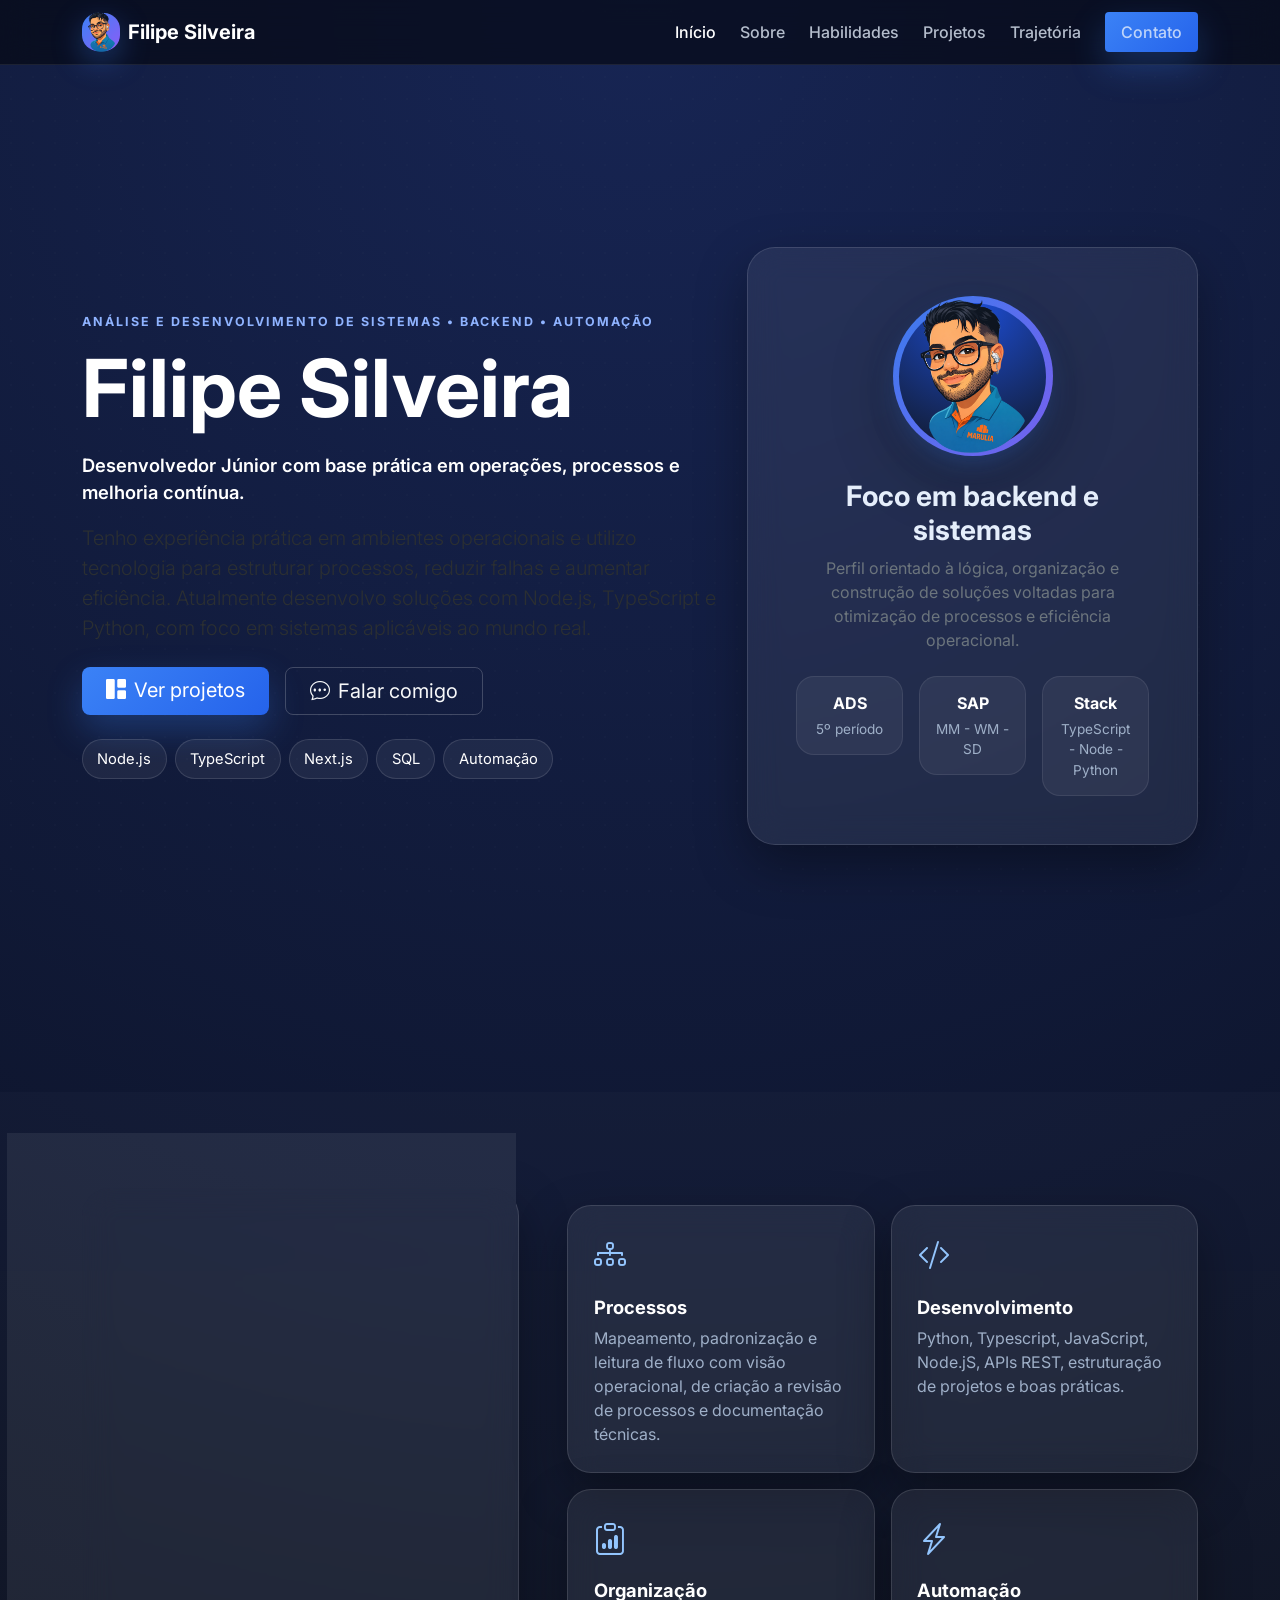
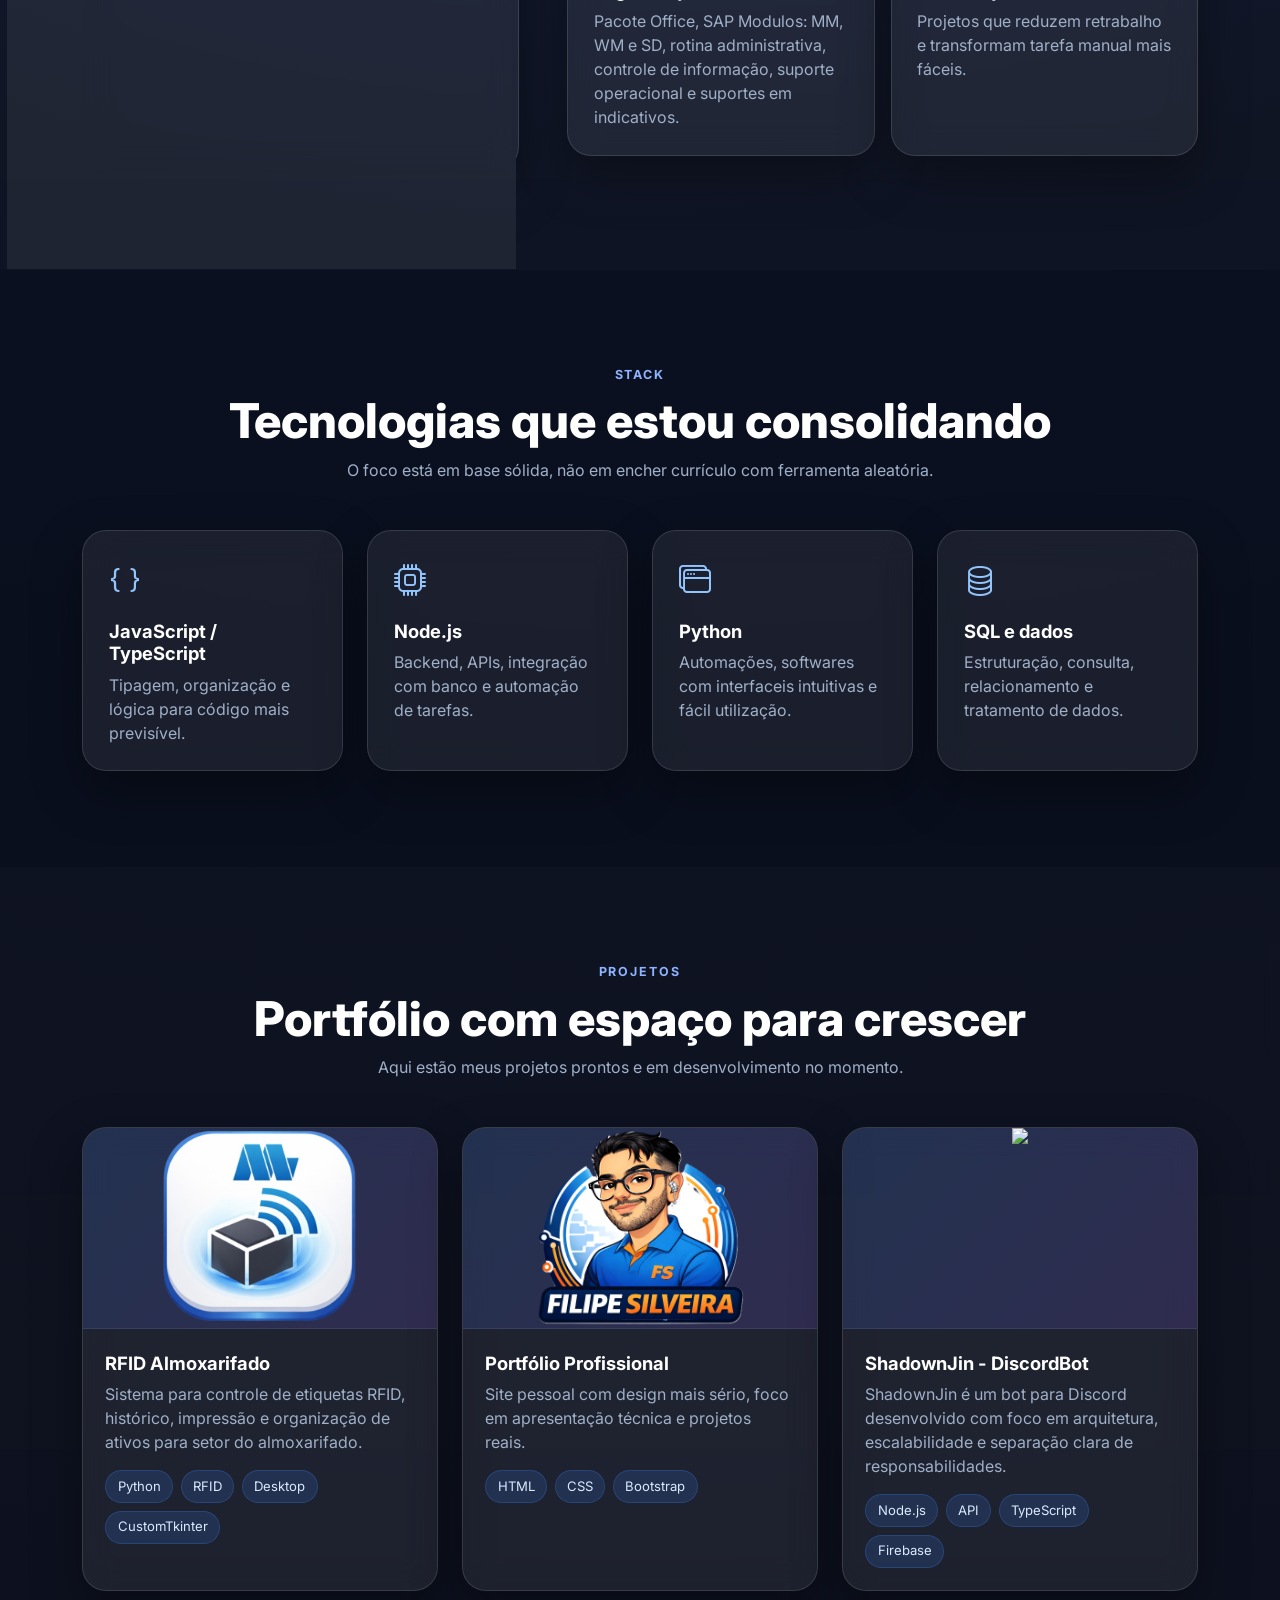
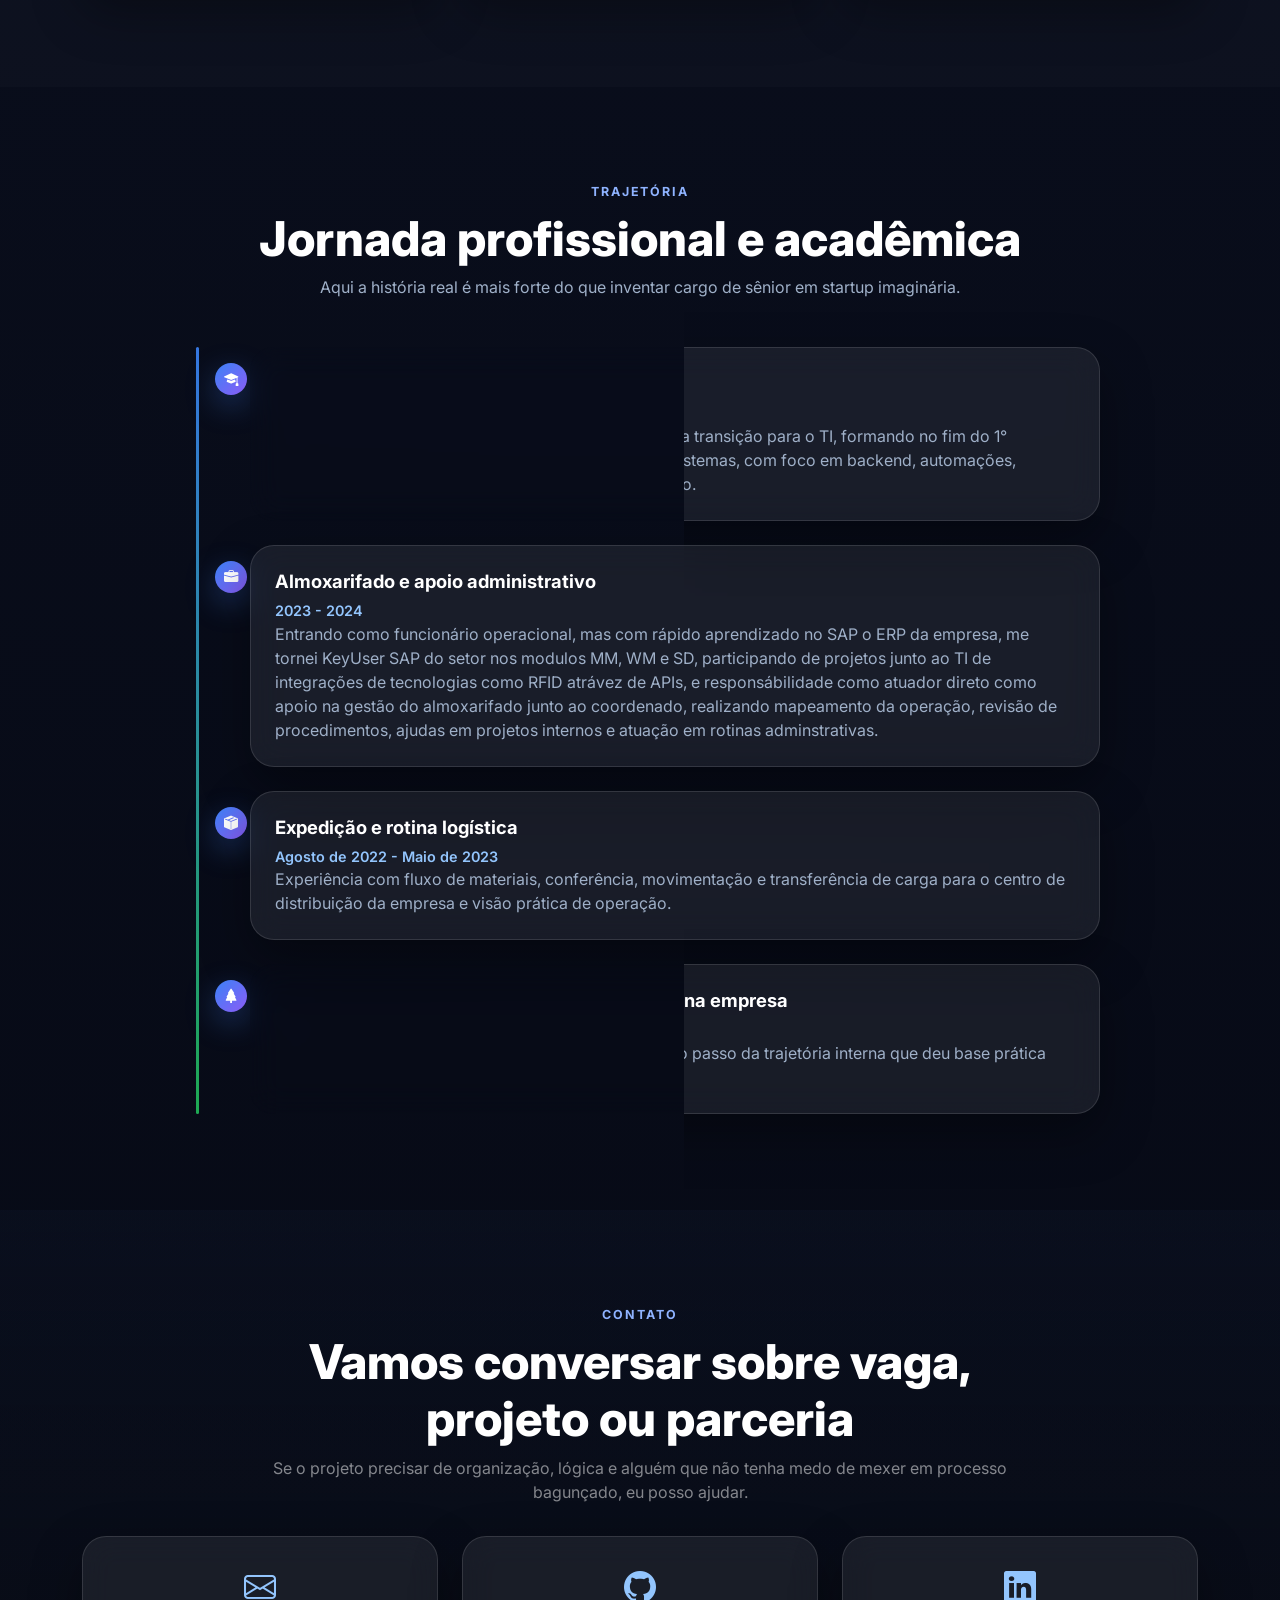
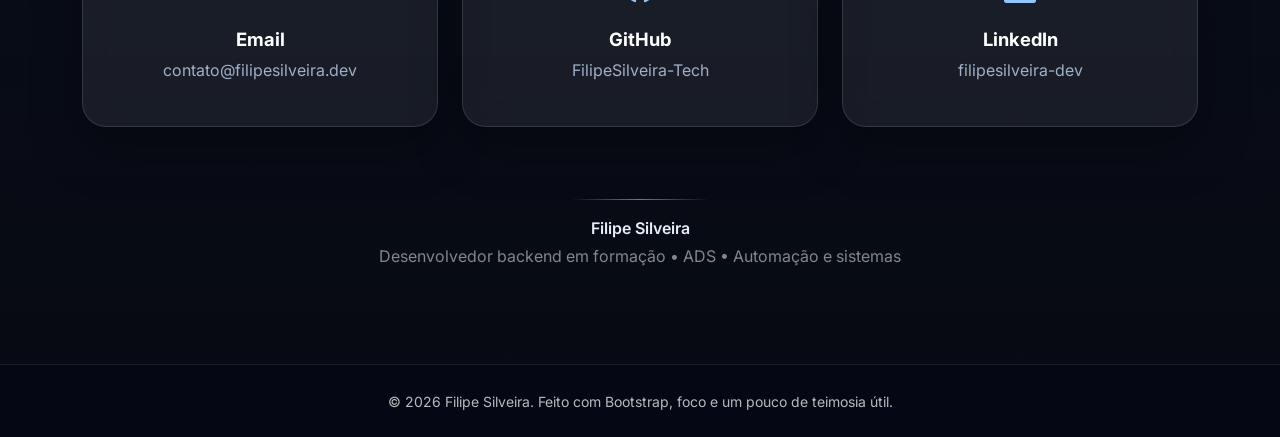
==== commit 76188b42: "Atualizar o index.html" ====
--- a/index.html
+++ b/index.html
@@ -90,10 +90,10 @@
               <p class="section-label mb-2">Sobre mim</p>
               <h2 class="section-title mb-4">Da operação para a tecnologia</h2>
               <p>
-                Entrei em uma empresa de produção de calçado de segurança, como auxiliar de serviços gerais, passei para experdição, e almoxarifado, na operação e posteriormente para o adminstrativo. Isso me deu visão prática de processo, auditoria, organização e melhoria contínua.
+                Entrei em uma empresa de produção de calçado de segurança, como auxiliar de serviços gerais, passei para expedição, e almoxarifado, na operação e posteriormente para o administrativo. O que me gerou uma visão prática de processo, auditoria, organização e melhoria contínua.
               </p>
               <p class="mb-0">
-                Hoje estudo Análise e Desenvolvimento de Sistemas, desenvolvo projetos para portfólio com foco em backend, automação e sistemas. Não estou tentando parecer mágico. Estou tentando ser útil, consistente e técnico.
+                Hoje estudo Análise e Desenvolvimento de Sistemas, desenvolvo projetos para portfólio com foco em backend, automação e sistemas.
               </p>
             </div>
           </div>
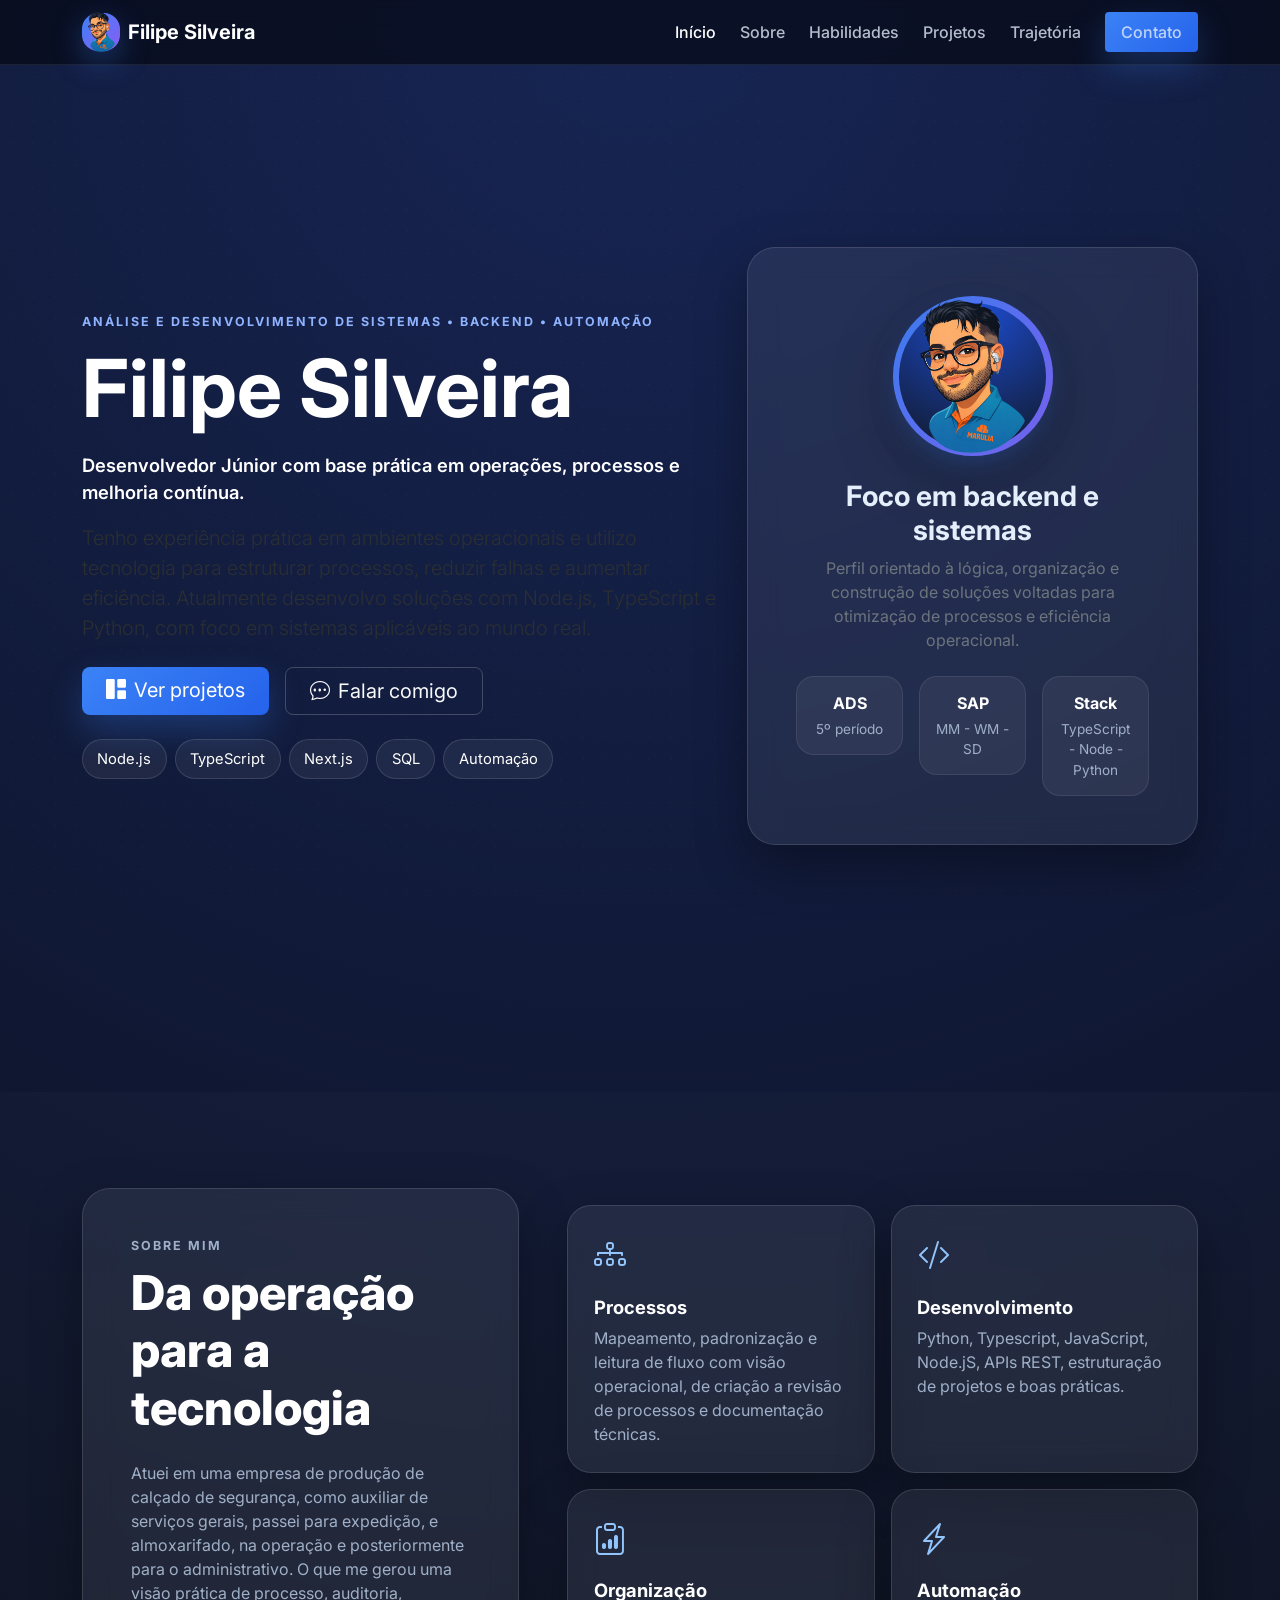
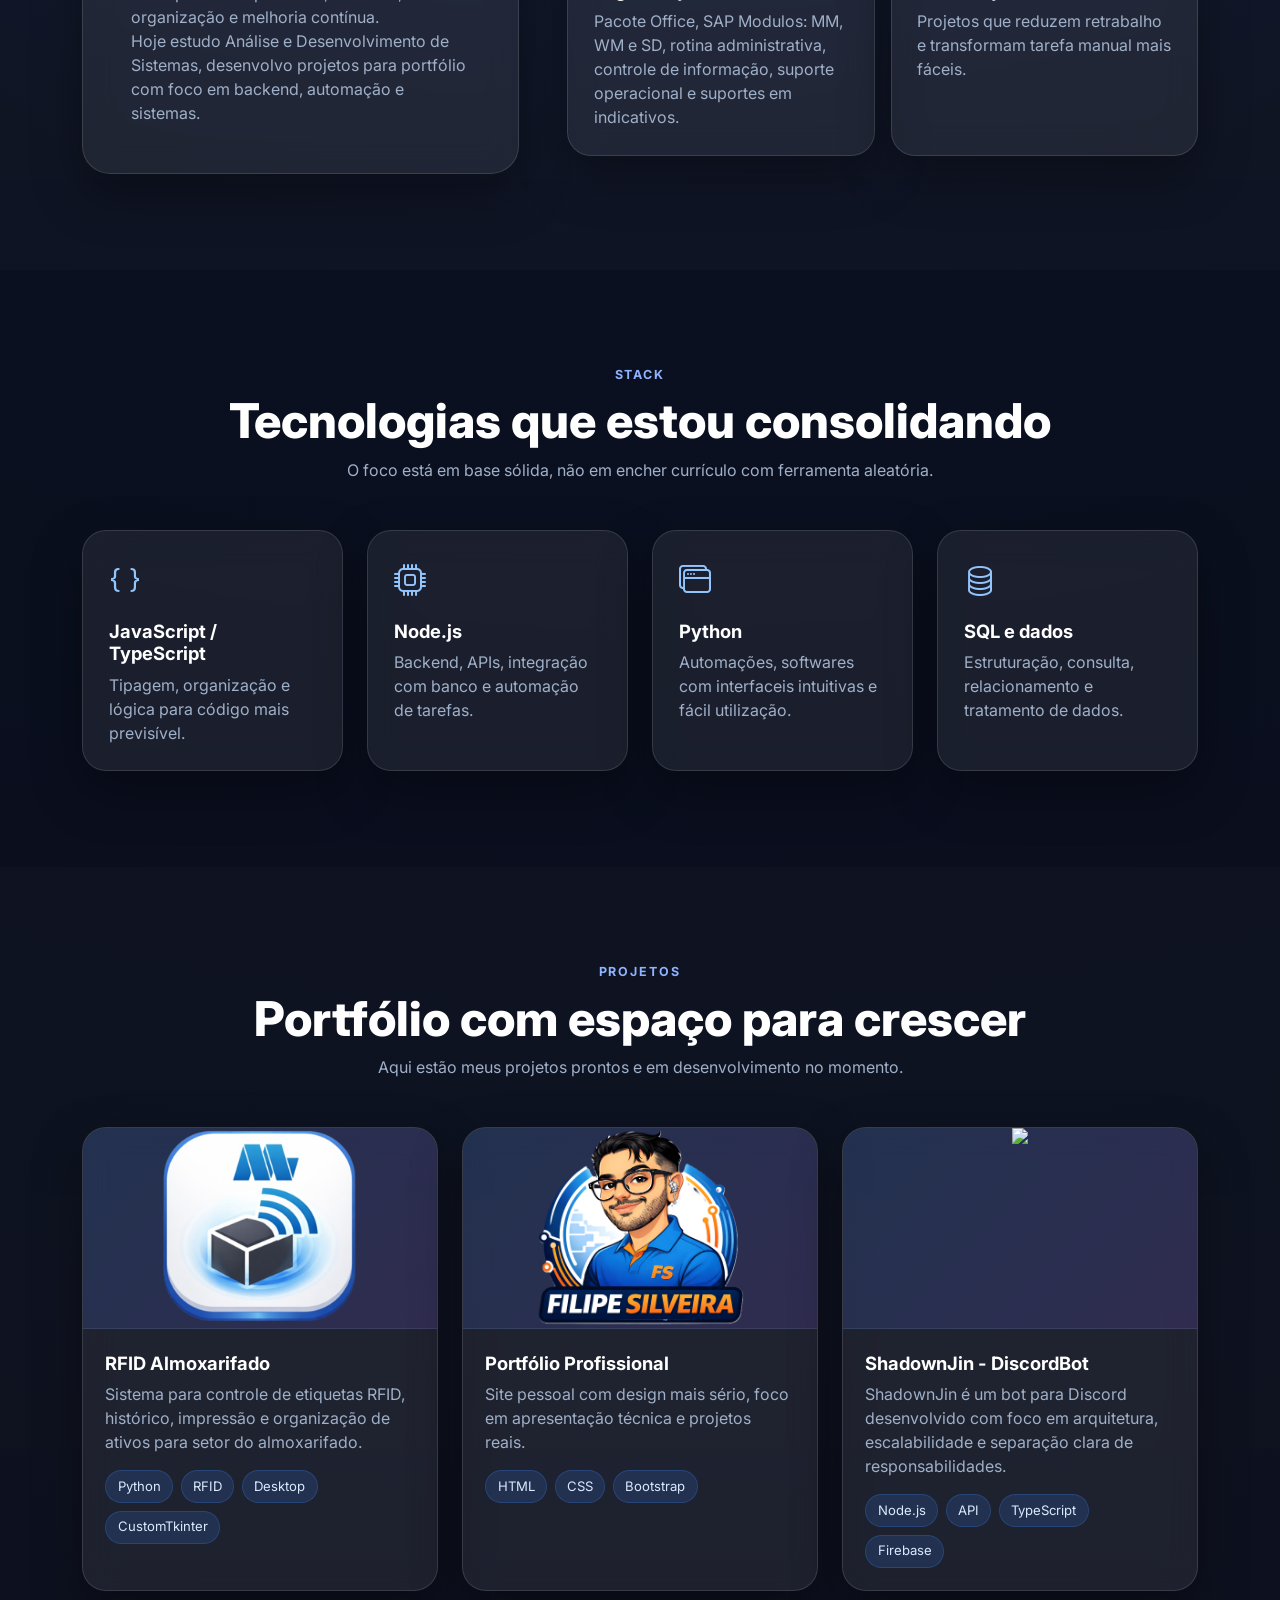
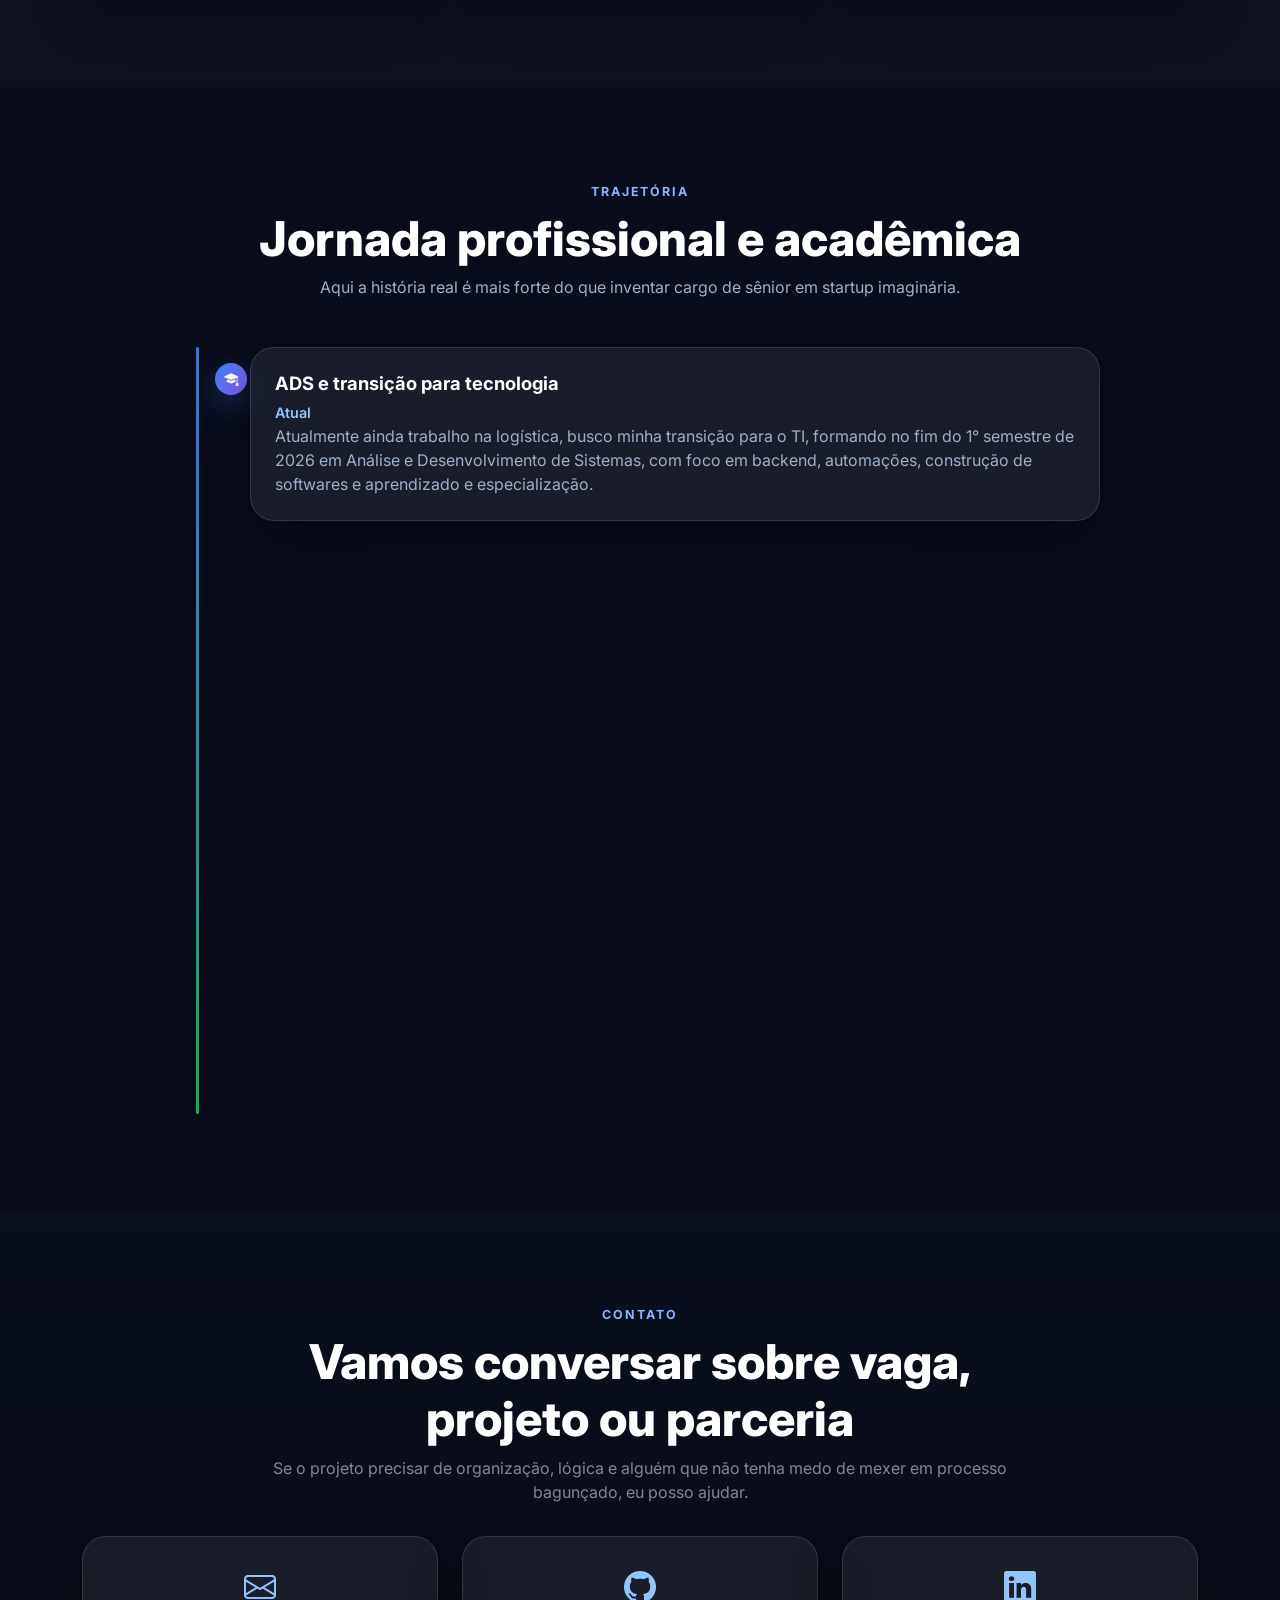
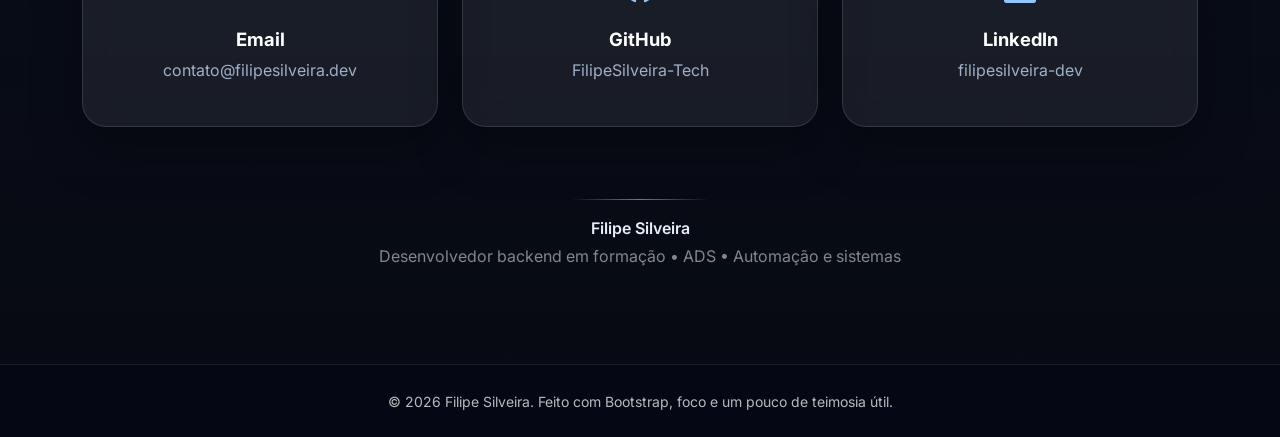
==== commit 0bfdb2b2: "Atualizar o index.html" ====
--- a/index.html
+++ b/index.html
@@ -90,7 +90,7 @@
               <p class="section-label mb-2">Sobre mim</p>
               <h2 class="section-title mb-4">Da operação para a tecnologia</h2>
               <p>
-                Entrei em uma empresa de produção de calçado de segurança, como auxiliar de serviços gerais, passei para expedição, e almoxarifado, na operação e posteriormente para o administrativo. O que me gerou uma visão prática de processo, auditoria, organização e melhoria contínua.
+                Atuei em uma empresa de produção de calçado de segurança, como auxiliar de serviços gerais, passei para expedição, e almoxarifado, na operação e posteriormente para o administrativo. O que me gerou uma visão prática de processo, auditoria, organização e melhoria contínua.
               </p>
               <p class="mb-0">
                 Hoje estudo Análise e Desenvolvimento de Sistemas, desenvolvo projetos para portfólio com foco em backend, automação e sistemas.
@@ -247,8 +247,8 @@
             <span class="timeline-dot"><i class="bi bi-mortarboard-fill"></i></span>
             <div class="timeline-content">
               <h3>ADS e transição para tecnologia</h3>
-              <p class="timeline-meta">2023 - atual</p>
-              <p>Atualmente ainda trabalhando na logística, busco minha transição para o TI, formando no fim do 1° semestre de 2026 em Análise e Desenvolvimento de Sistemas, com foco em backend, automações, contrução de softwares e aprendizado e especialização.</p>
+              <p class="timeline-meta">Atual</p>
+              <p>Atualmente ainda trabalho na logística, busco minha transição para o TI, formando no fim do 1° semestre de 2026 em Análise e Desenvolvimento de Sistemas, com foco em backend, automações, construção de softwares e aprendizado e especialização.</p>
             </div>
           </article>
 
@@ -256,8 +256,8 @@
             <span class="timeline-dot"><i class="bi bi-briefcase-fill"></i></span>
             <div class="timeline-content">
               <h3>Almoxarifado e apoio administrativo</h3>
-              <p class="timeline-meta">2023 - 2024</p>
-              <p>Entrando como funcionário operacional, mas com rápido aprendizado no SAP o ERP da empresa, me tornei KeyUser SAP do setor nos modulos MM, WM e SD, participando de projetos junto ao TI de integrações de tecnologias como RFID atrávez de APIs, e responsábilidade como atuador direto como apoio na gestão do almoxarifado junto ao coordenado, realizando mapeamento da operação, revisão de procedimentos, ajudas em projetos internos e atuação em rotinas adminstrativas.</p>
+              <p class="timeline-meta">2023 - 2026</p>
+              <p> Iniciando no setor como operacional, mas com rápido aprendizado no SAP o ERP da empresa, me tornei KeyUser SAP do setor nos modulos MM, WM e SD, participando de projetos junto ao TI de integrações de tecnologias como RFID atrávez de APIs, e responsábilidade como atuador direto como apoio na gestão do almoxarifado junto ao coordenado, realizando mapeamento da operação, revisão de procedimentos, ajudas em projetos internos e atuação em rotinas adminstrativas.</p>
             </div>
           </article>
 
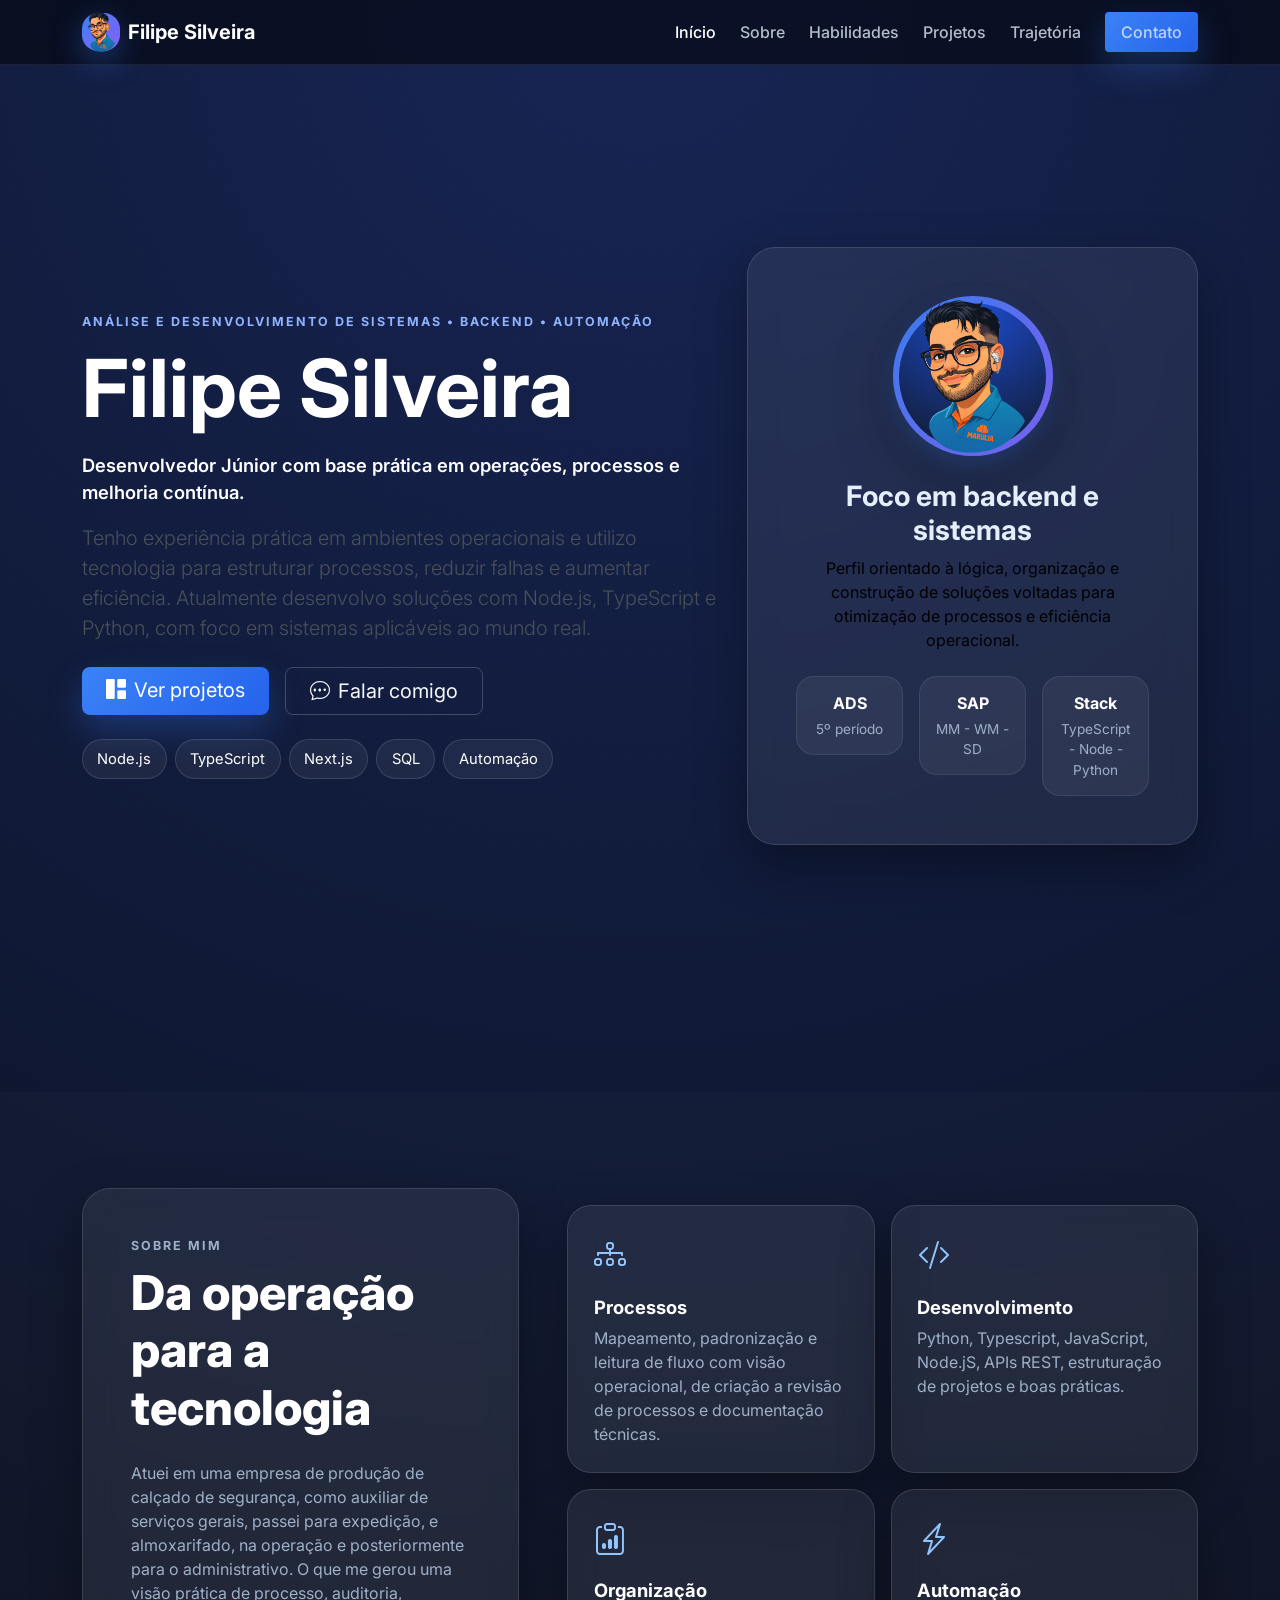
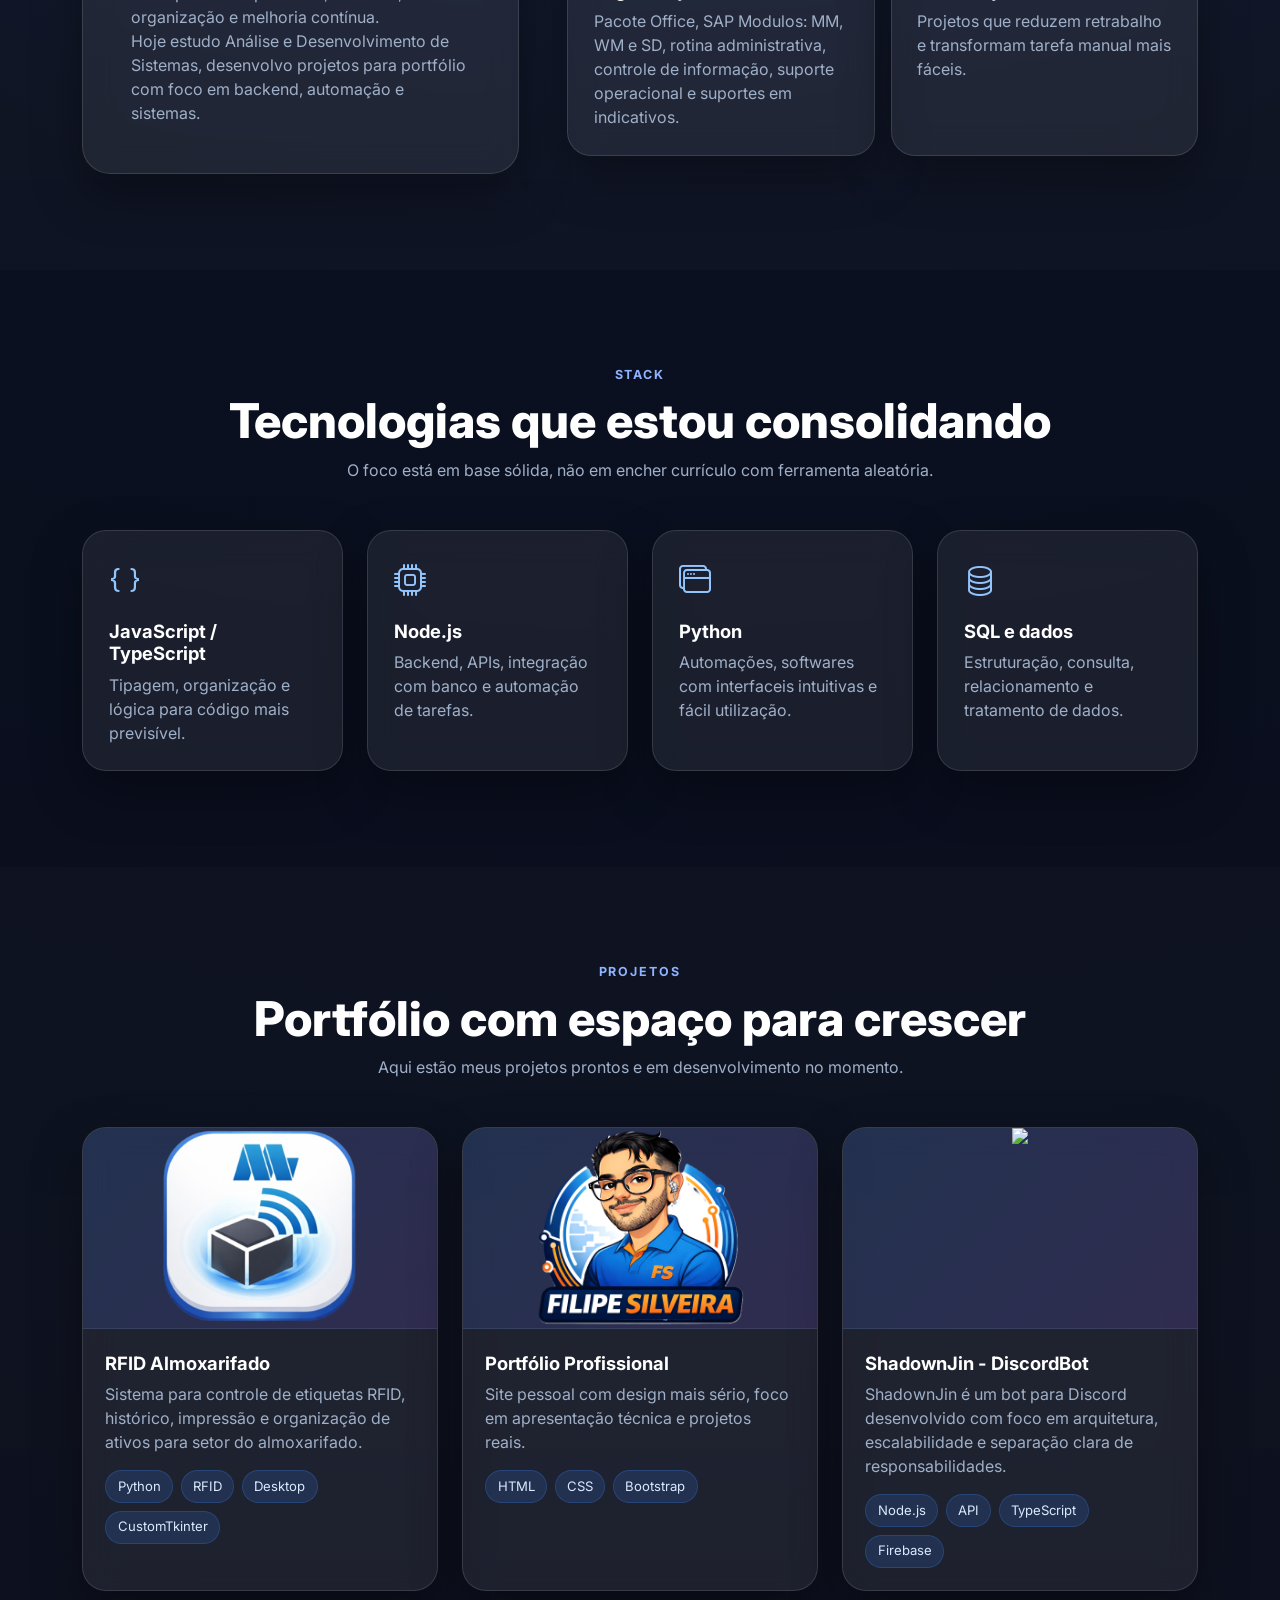
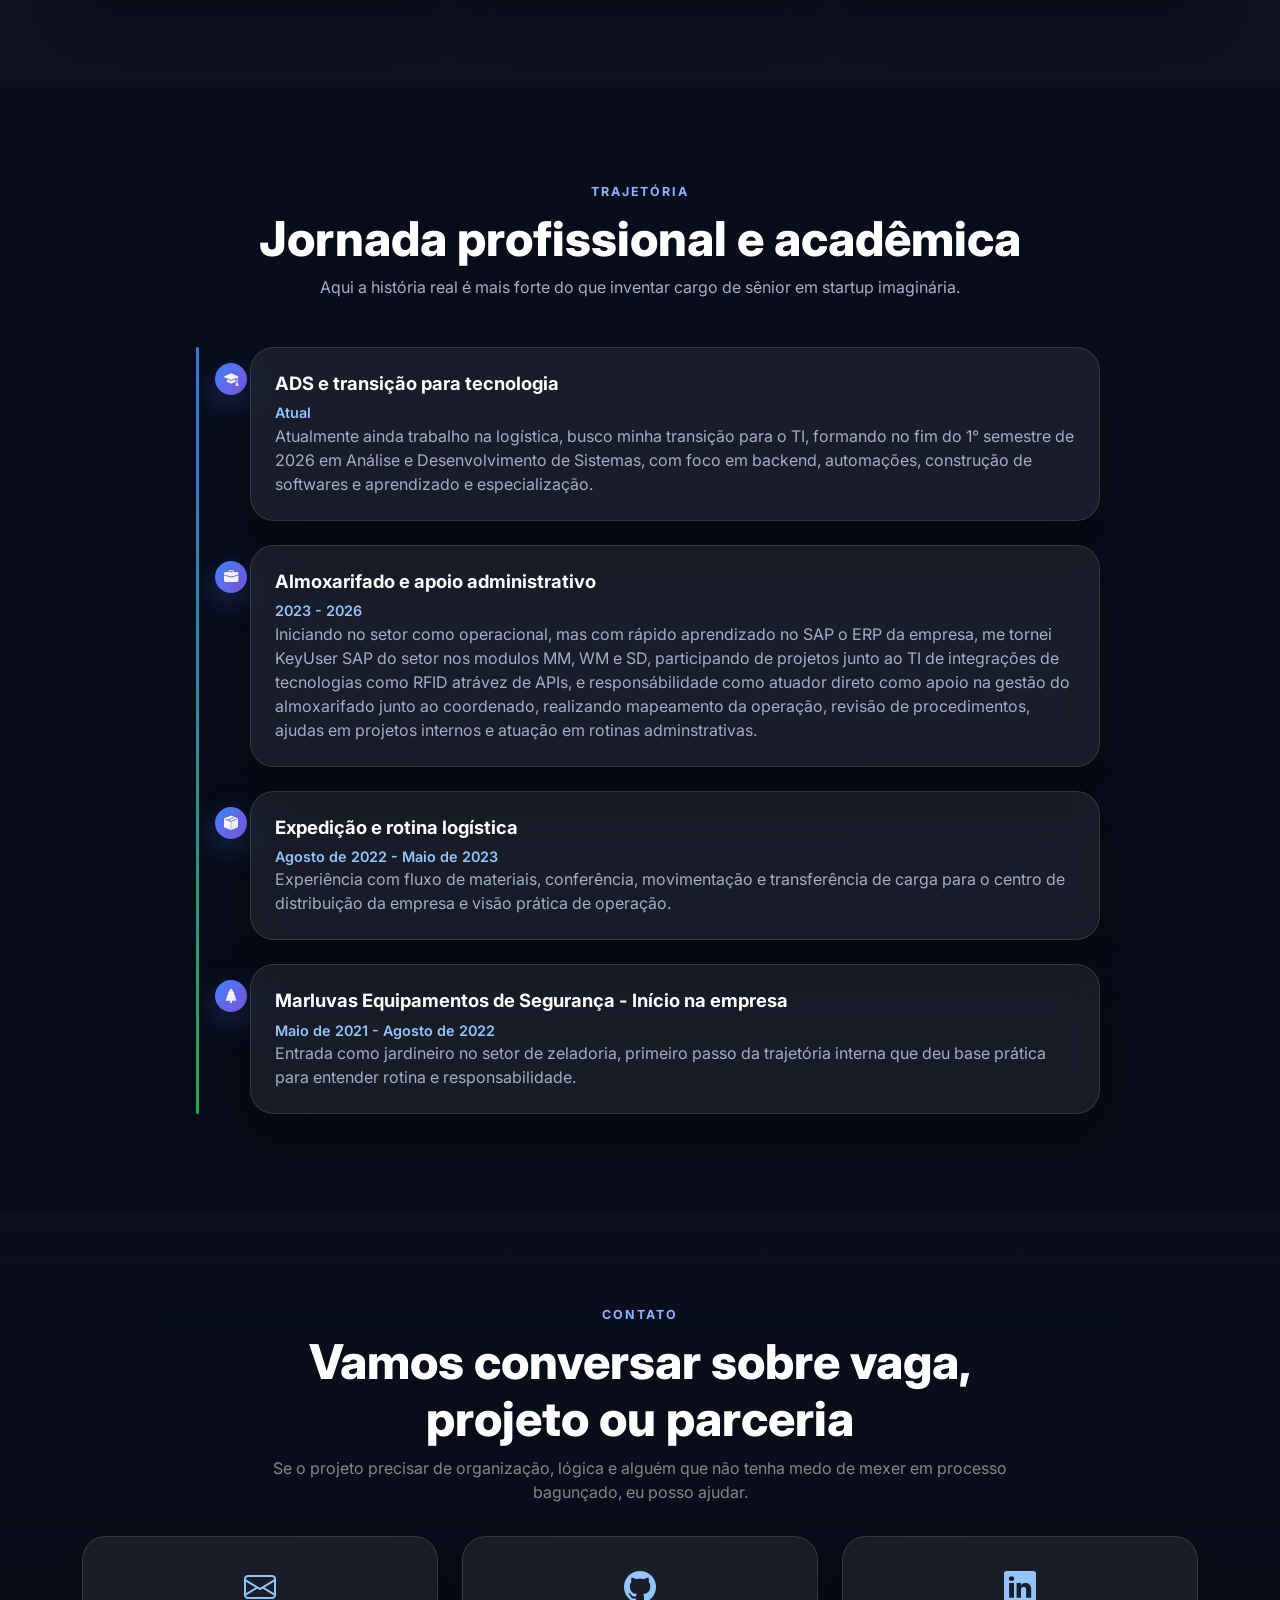
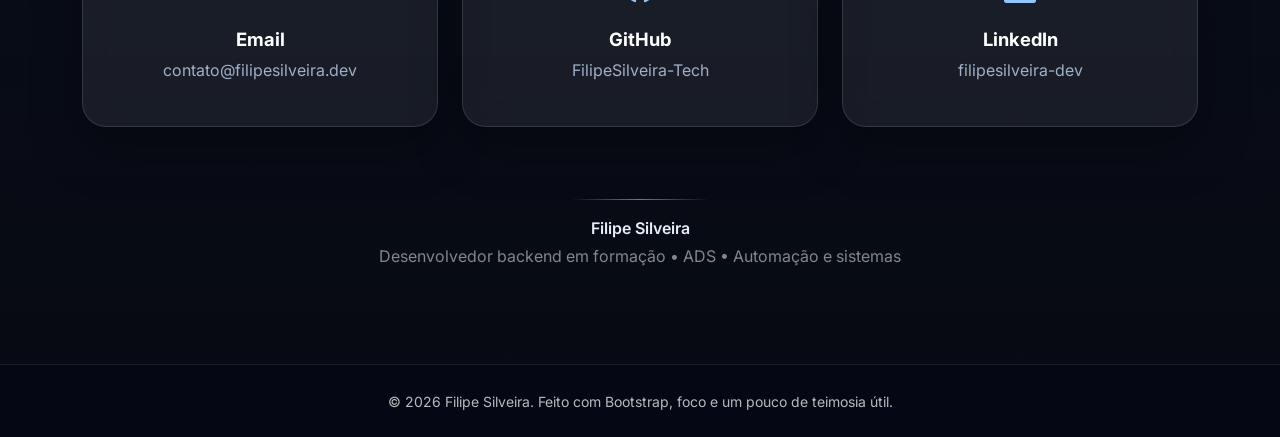
==== commit d3d5f983: "Update text emphasis classes in index.html" ====
--- a/index.html
+++ b/index.html
@@ -46,7 +46,7 @@
             <p class="eyebrow mb-3">Análise e Desenvolvimento de Sistemas • Backend • Automação</p>
             <h1 class="display-3 fw-bold lh-1 mb-4">Filipe Silveira</h1>
             <p class="hero-kicker mb-3">Desenvolvedor Júnior com base prática em operações, processos e melhoria contínua.</p>
-            <p class="lead text-secondary-emphasis mb-4">
+            <p class="lead text-light-emphasis mb-4">
               Tenho experiência prática em ambientes operacionais e utilizo tecnologia para estruturar processos, reduzir falhas e aumentar eficiência. Atualmente desenvolvo soluções com Node.js, TypeScript e Python, com foco em sistemas aplicáveis ao mundo real.
             </p>
             <div class="d-flex flex-column flex-sm-row gap-3">
@@ -70,7 +70,7 @@
                 </span>
               </div>
               <h2 class="h3 fw-bold mb-2">Foco em backend e sistemas</h2>
-              <p class="text-secondary mb-4">Perfil orientado à lógica, organização e construção de soluções voltadas para otimização de processos e eficiência operacional.</p>
+              <p class="text-body-emphasis mb-4">Perfil orientado à lógica, organização e construção de soluções voltadas para otimização de processos e eficiência operacional.</p>
               <div class="mini-metrics row g-3">
                 <div class="col-4"><div class="metric"><strong>ADS</strong><span>5º período</span></div></div>
                 <div class="col-4"><div class="metric"><strong>SAP</strong><span>MM - WM - SD</span></div></div>
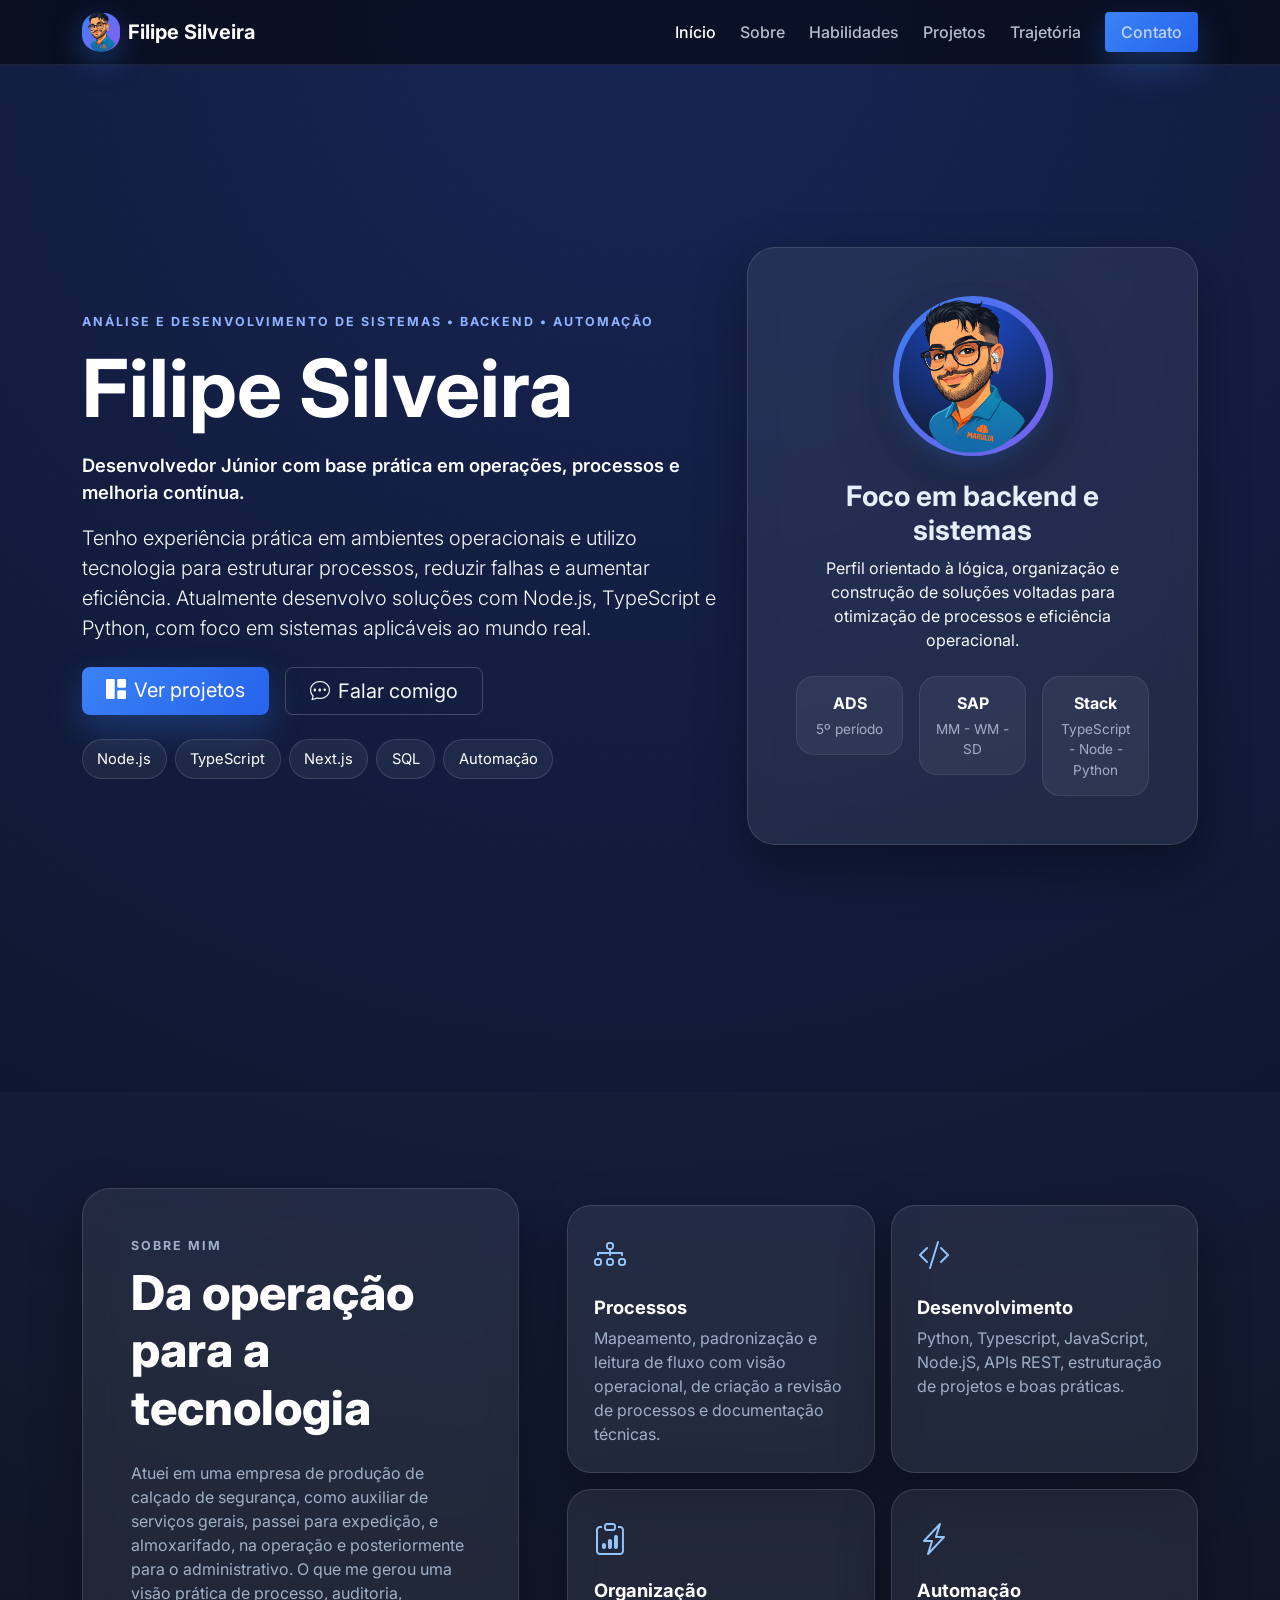
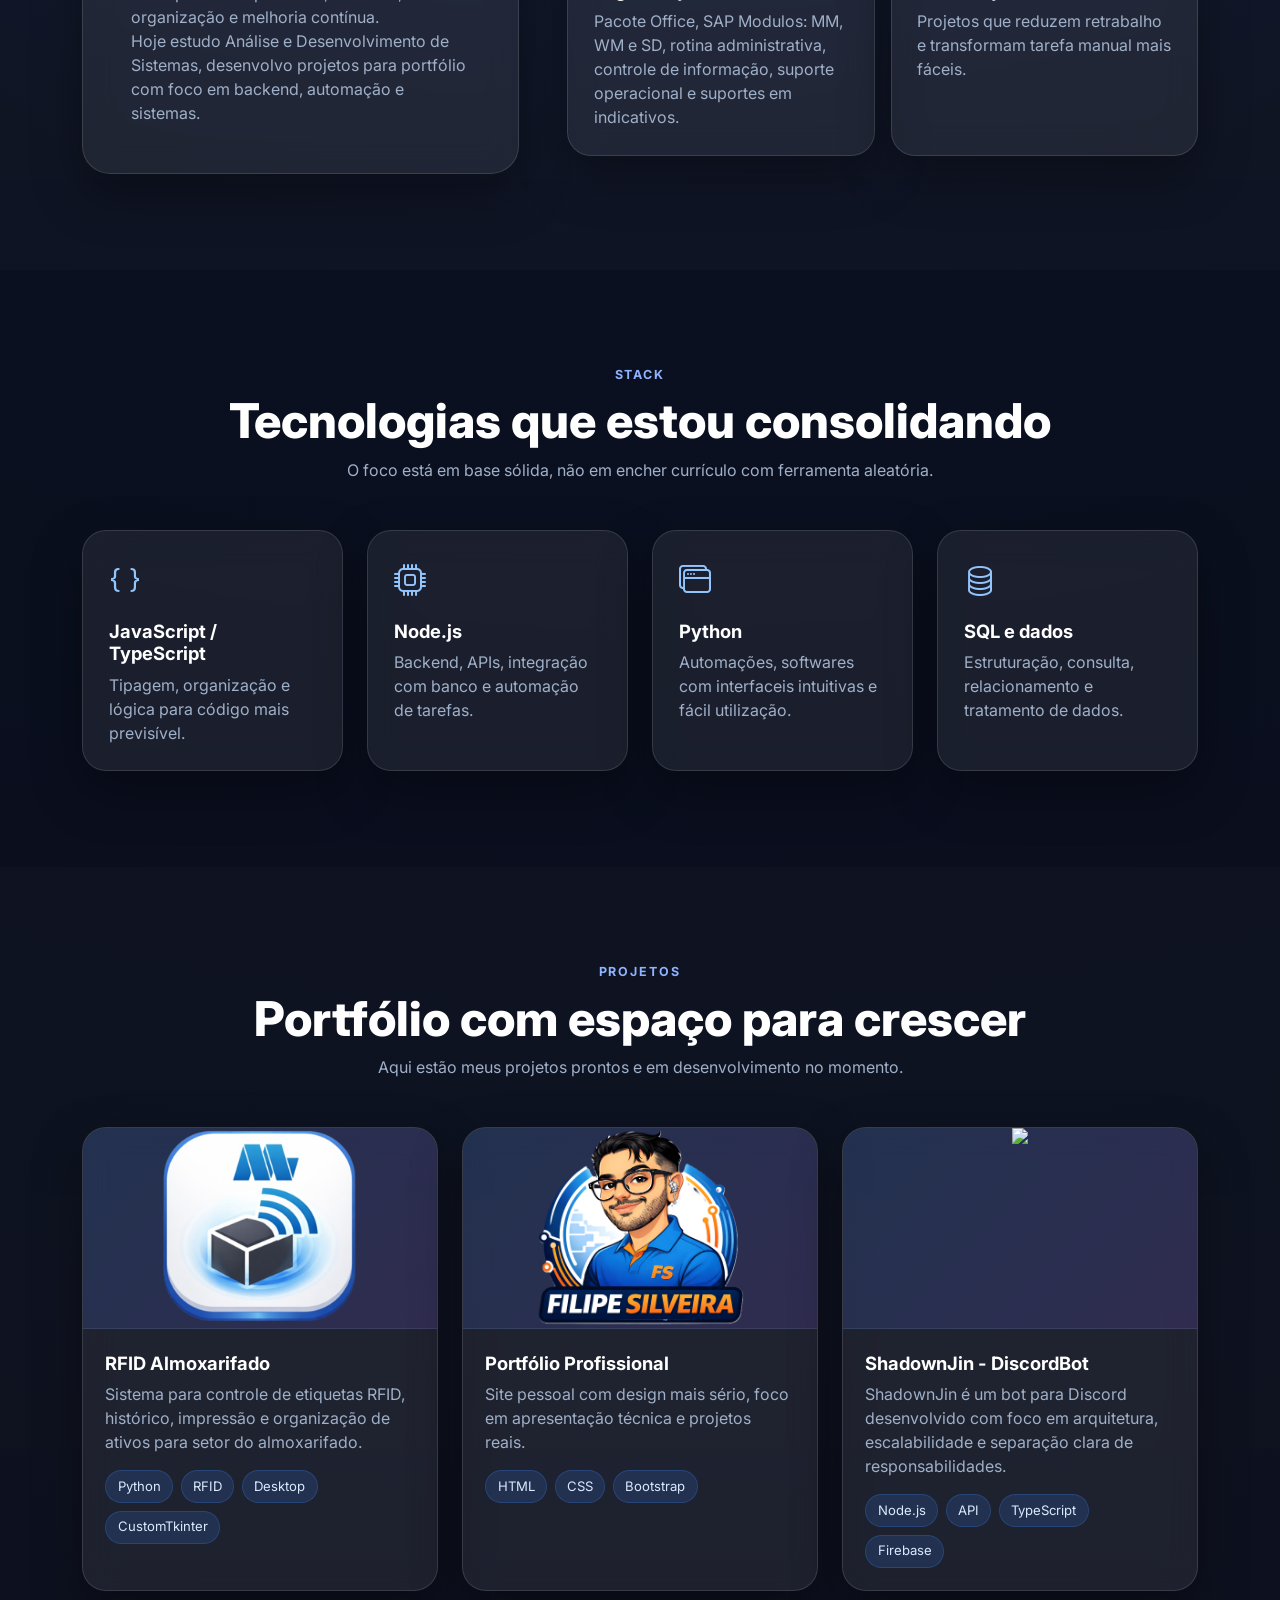
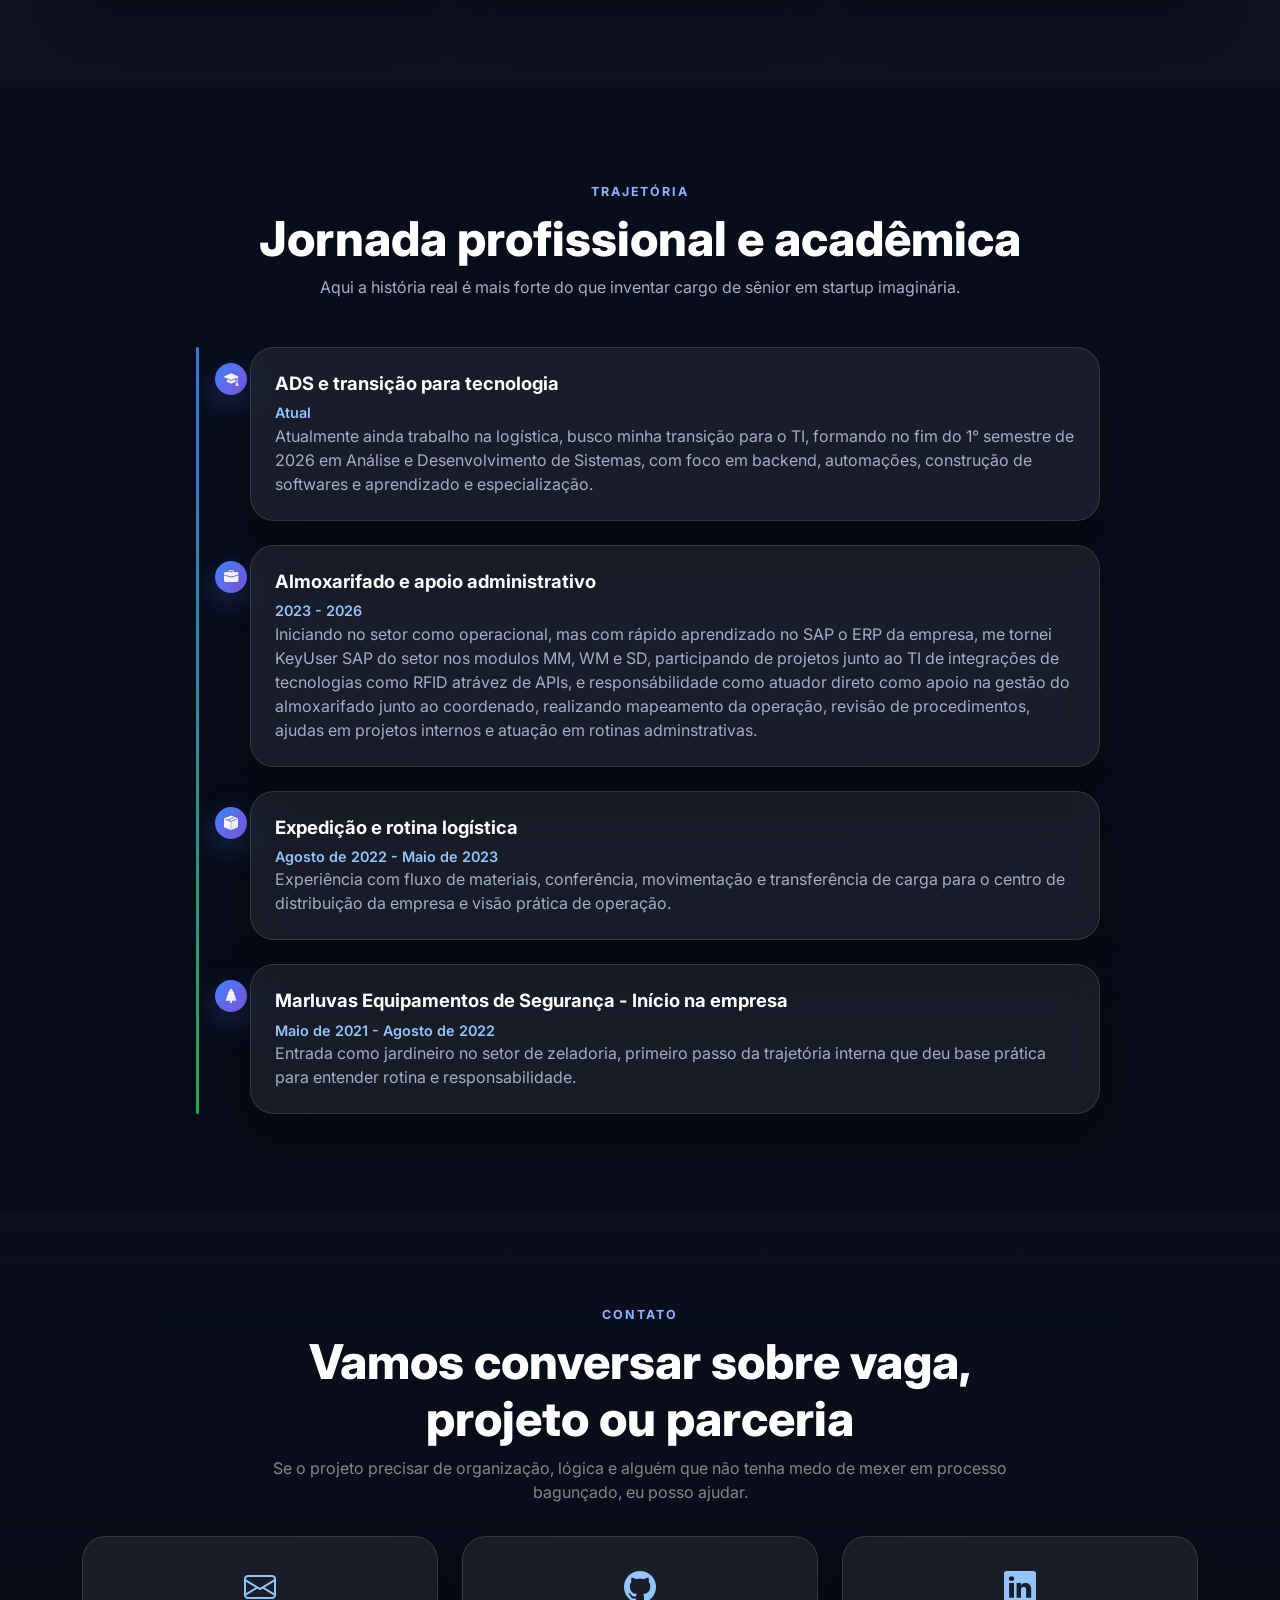
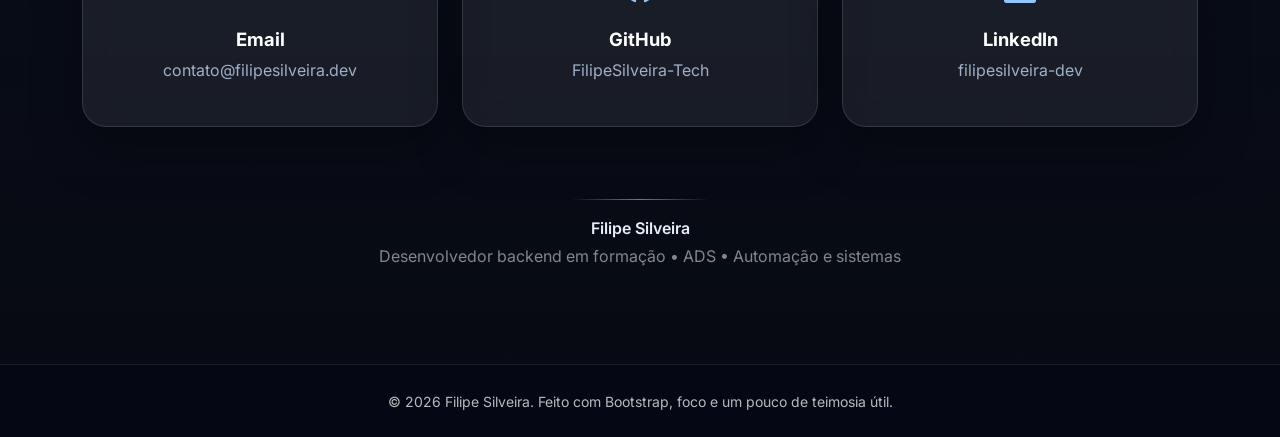
==== commit f75ad12e: "update: text color change (main)" ====
--- a/index.html
+++ b/index.html
@@ -17,7 +17,7 @@
   <nav id="mainNav" class="navbar navbar-expand-lg navbar-dark fixed-top">
     <div class="container">
       <a class="navbar-brand d-flex align-items-center gap-2" href="#home" aria-label="Ir para o início">
-       <span class="brand-mark"> <!-- ADICIONEI UMA IMAGEM DE CARICATURA -->
+       <span class="brand-mark">
             <img src="src/assets/caricatura2.png" height="40px" >
         </span>
         <span class="fw-bold">Filipe Silveira</span>
@@ -46,7 +46,7 @@
             <p class="eyebrow mb-3">Análise e Desenvolvimento de Sistemas • Backend • Automação</p>
             <h1 class="display-3 fw-bold lh-1 mb-4">Filipe Silveira</h1>
             <p class="hero-kicker mb-3">Desenvolvedor Júnior com base prática em operações, processos e melhoria contínua.</p>
-            <p class="lead text-light-emphasis mb-4">
+            <p class="lead text-light mb-4">
               Tenho experiência prática em ambientes operacionais e utilizo tecnologia para estruturar processos, reduzir falhas e aumentar eficiência. Atualmente desenvolvo soluções com Node.js, TypeScript e Python, com foco em sistemas aplicáveis ao mundo real.
             </p>
             <div class="d-flex flex-column flex-sm-row gap-3">
@@ -70,7 +70,7 @@
                 </span>
               </div>
               <h2 class="h3 fw-bold mb-2">Foco em backend e sistemas</h2>
-              <p class="text-body-emphasis mb-4">Perfil orientado à lógica, organização e construção de soluções voltadas para otimização de processos e eficiência operacional.</p>
+              <p class="text-light mb-4">Perfil orientado à lógica, organização e construção de soluções voltadas para otimização de processos e eficiência operacional.</p>
               <div class="mini-metrics row g-3">
                 <div class="col-4"><div class="metric"><strong>ADS</strong><span>5º período</span></div></div>
                 <div class="col-4"><div class="metric"><strong>SAP</strong><span>MM - WM - SD</span></div></div>
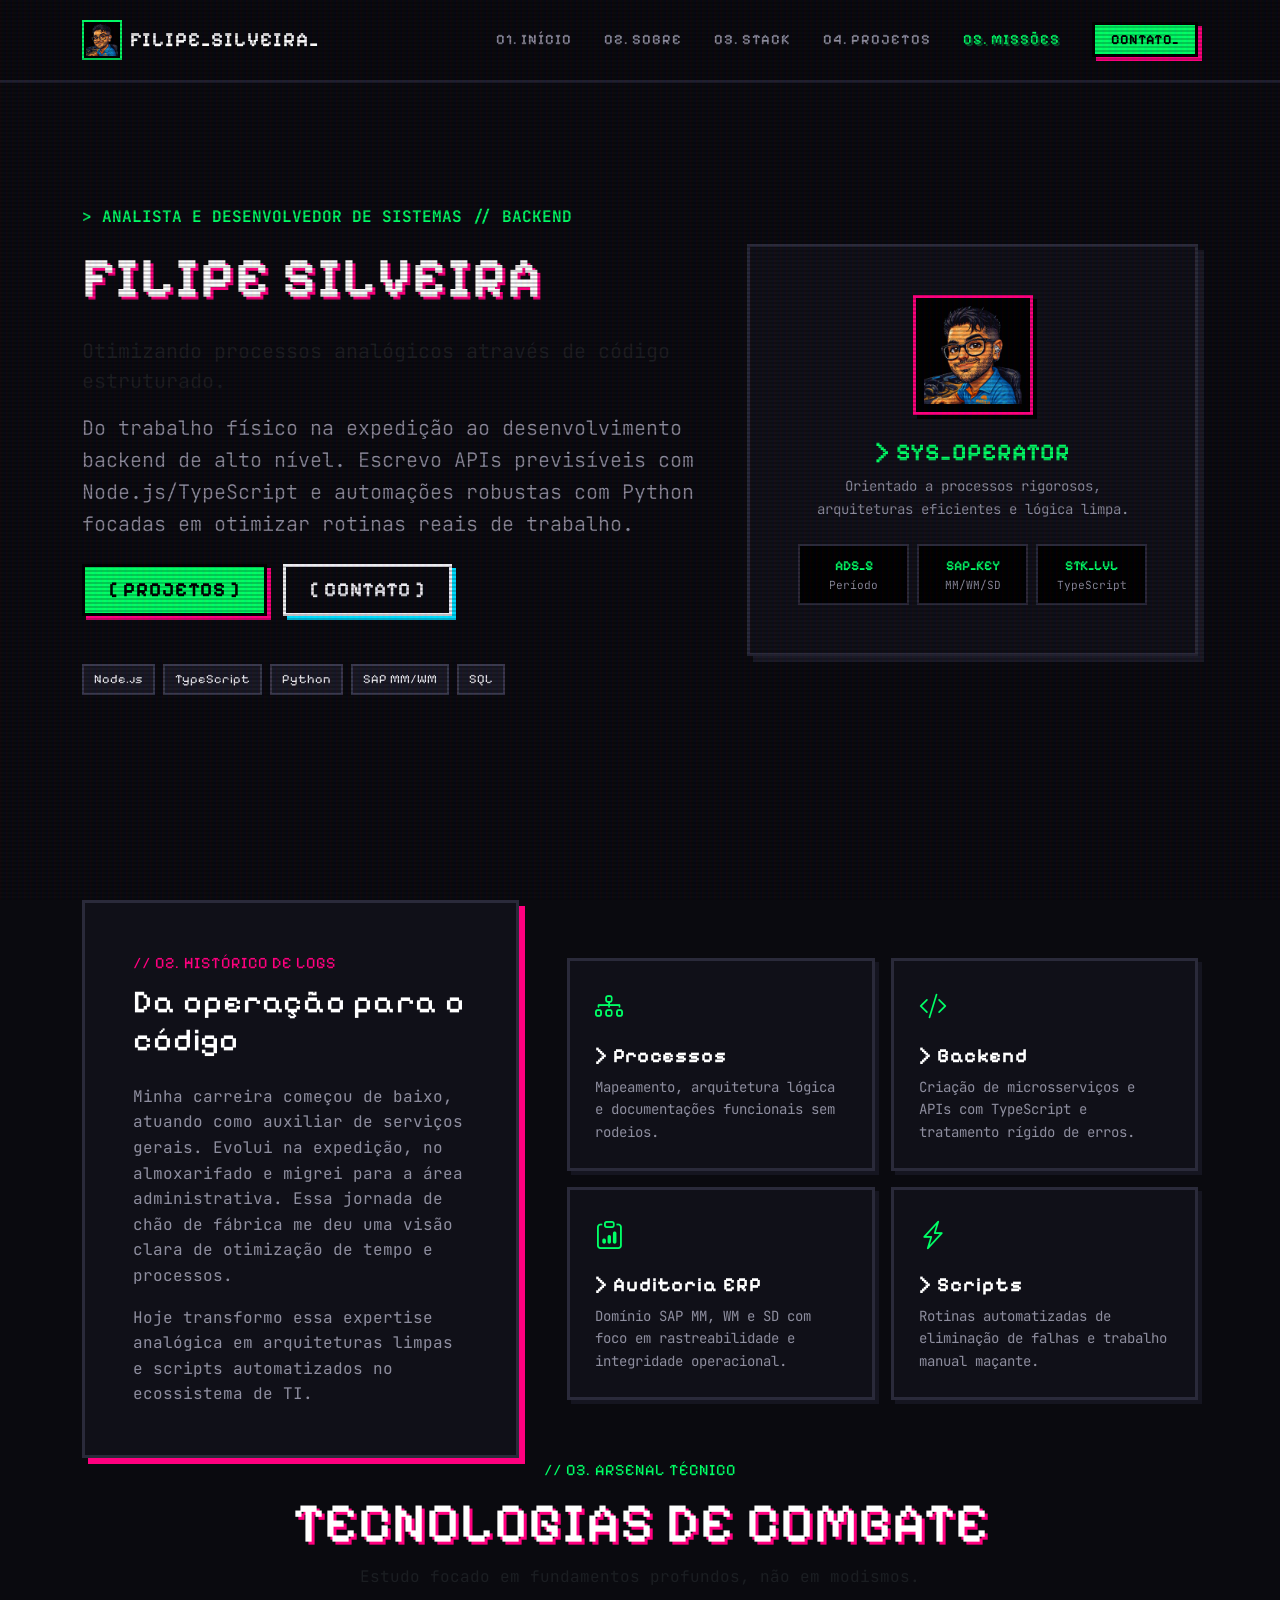
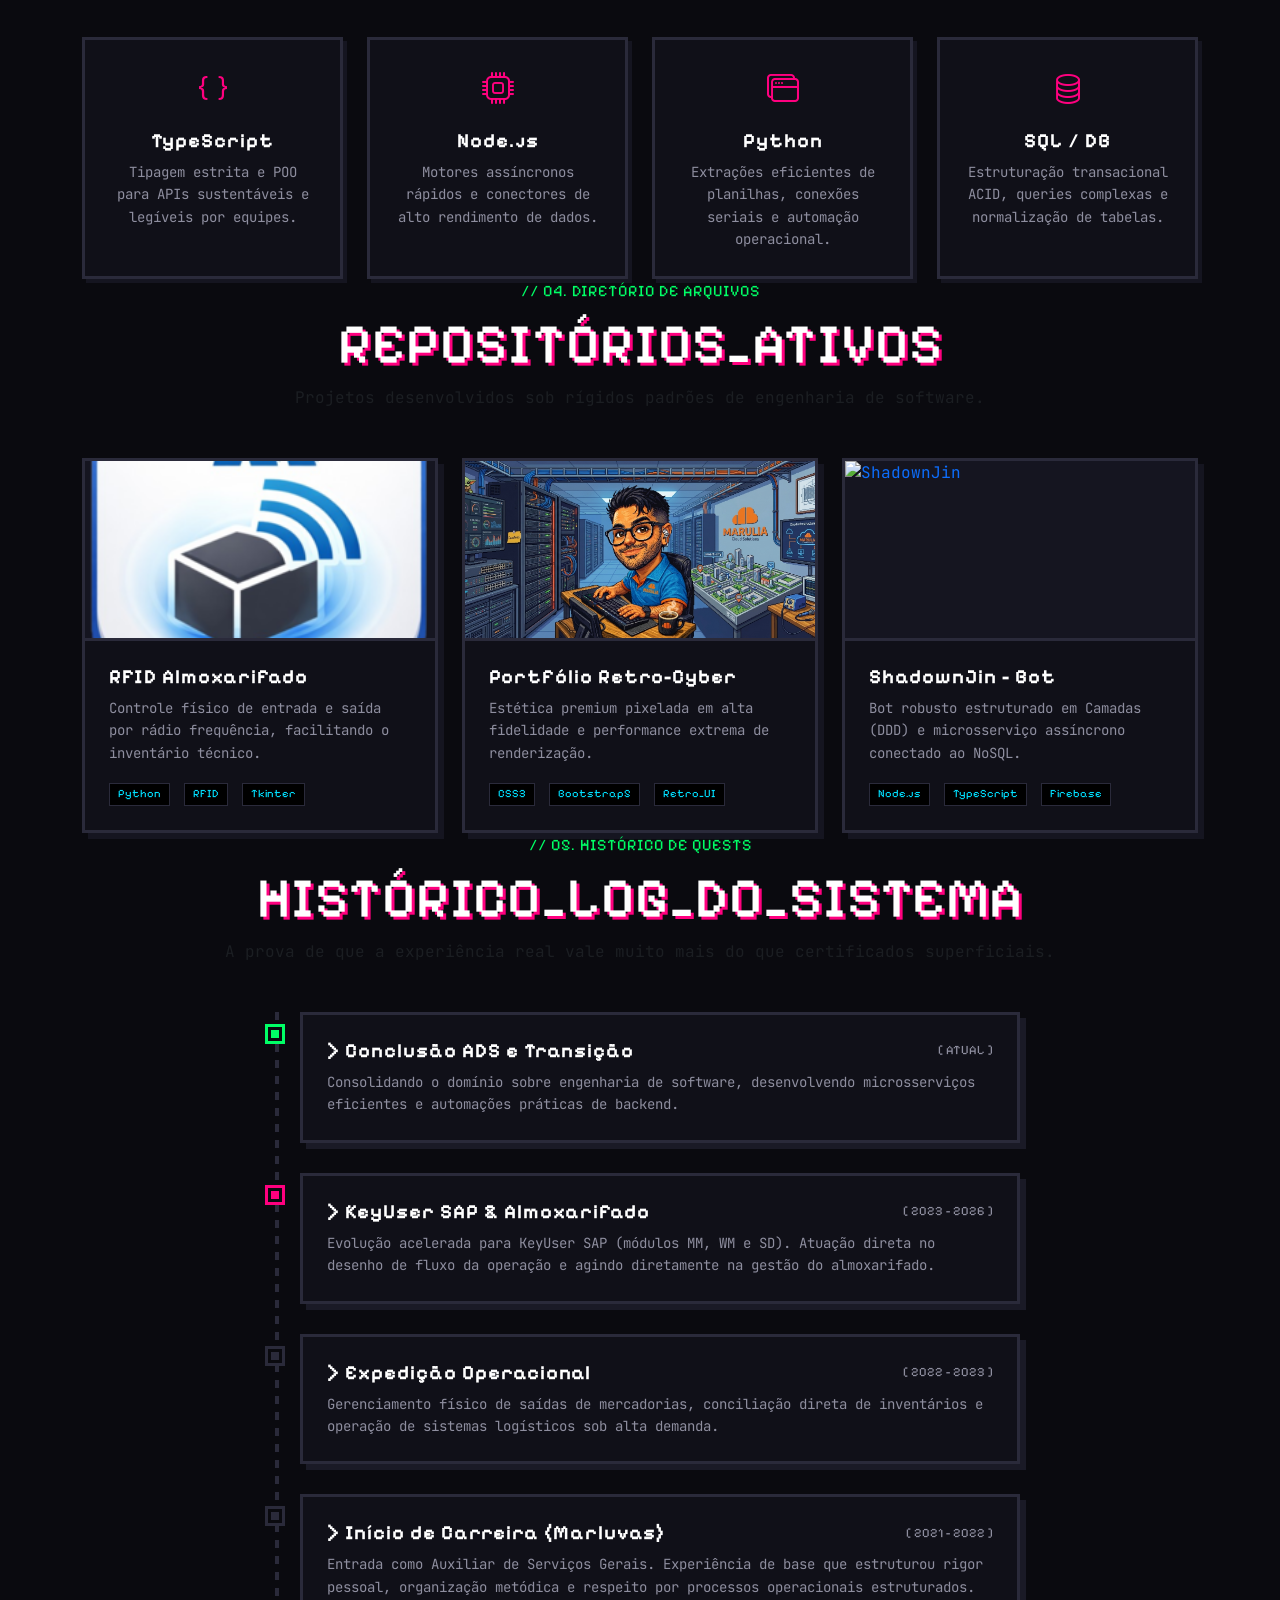
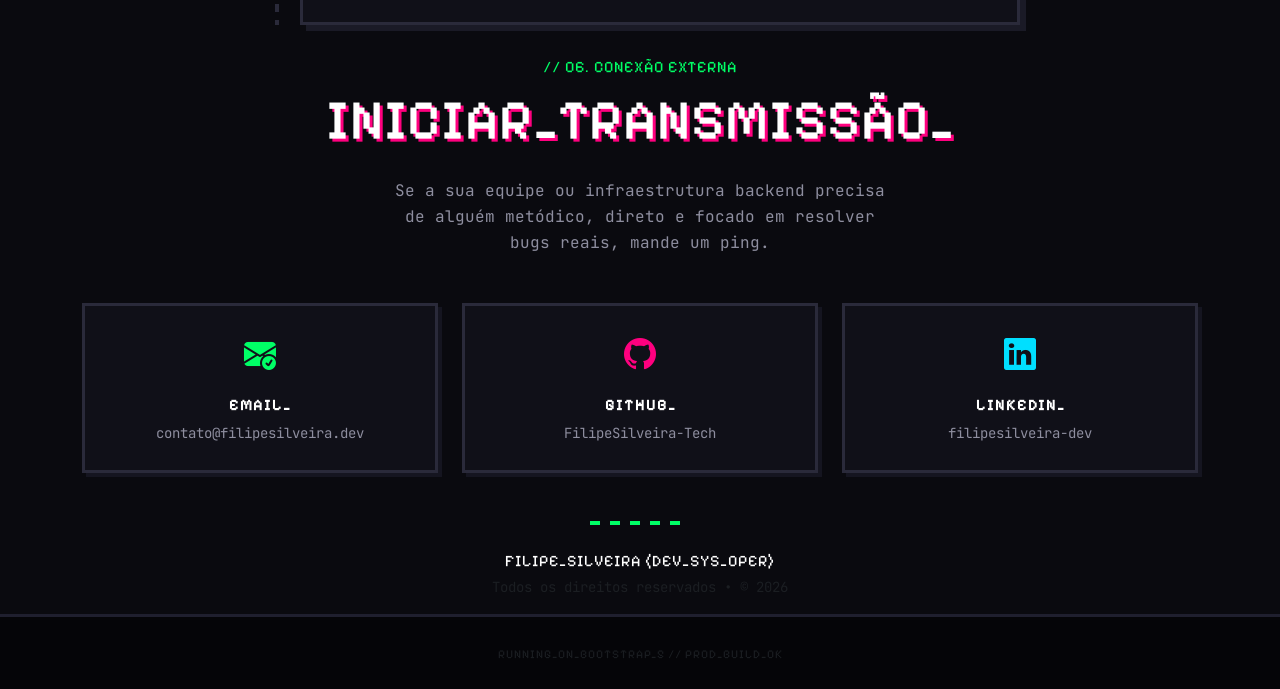
==== commit a5b37921: "--refact: new version theme" ====
--- a/index.html
+++ b/index.html
@@ -4,127 +4,136 @@
   <meta charset="UTF-8" />
   <meta name="viewport" content="width=device-width, initial-scale=1.0" />
   <meta name="description" content="Portfólio de Filipe Silveira, estudante de ADS focado em backend, automação e desenvolvimento de sistemas." />
-  <title>Filipe Silveira | Desenvolvedor Backend Júnior</title>
-
+  <title>Filipe Silveira | Backend Dev_</title>
+
+  <!-- Google Fonts: Pixelify Sans para títulos e JetBrains Mono para textos limpos -->
   <link rel="preconnect" href="https://fonts.googleapis.com" />
   <link rel="preconnect" href="https://fonts.gstatic.com" crossorigin />
-  <link href="https://fonts.googleapis.com/css2?family=Inter:wght@400;500;600;700;800&display=swap" rel="stylesheet" />
+  <link href="https://fonts.googleapis.com/css2?family=JetBrains+Mono:wght@300;400;500;600;700&family=Pixelify+Sans:wght@400;600;700&display=swap" rel="stylesheet" />
+  
   <link href="https://cdn.jsdelivr.net/npm/bootstrap@5.3.2/dist/css/bootstrap.min.css" rel="stylesheet" />
   <link href="https://cdn.jsdelivr.net/npm/bootstrap-icons@1.11.3/font/bootstrap-icons.css" rel="stylesheet" />
+  
+  <!-- Estilo Customizado Pixel Premium -->
   <link rel="stylesheet" href="src/css/style.css" />
 </head>
 <body data-bs-spy="scroll" data-bs-target="#mainNav" data-bs-offset="100" tabindex="0">
-  <nav id="mainNav" class="navbar navbar-expand-lg navbar-dark fixed-top">
+  
+  <!-- Efeito de Linhas de Scan (CRT Monitor) muito sutil para imersão -->
+  <div class="crt-overlay"></div>
+
+  <!-- Navbar Retro-Futurista -->
+  <nav id="mainNav" class="navbar navbar-expand-lg navbar-dark fixed-top pixel-nav">
     <div class="container">
       <a class="navbar-brand d-flex align-items-center gap-2" href="#home" aria-label="Ir para o início">
-       <span class="brand-mark">
-            <img src="src/assets/caricatura2.png" height="40px" >
+        <span class="pixel-avatar-border">
+          <img src="src/assets/caricatura-pixel-pequeno.png" alt="Filipe Silveira avatar" height="32px">
         </span>
-        <span class="fw-bold">Filipe Silveira</span>
+        <span class="fw-bold tracking-tight pixel-brand">FILIPE_SILVEIRA_</span>
       </a>
-      <button class="navbar-toggler" type="button" data-bs-toggle="collapse" data-bs-target="#navContent" aria-controls="navContent" aria-expanded="false" aria-label="Abrir menu">
+      <button class="navbar-toggler pixel-border-sm" type="button" data-bs-toggle="collapse" data-bs-target="#navContent" aria-controls="navContent" aria-expanded="false" aria-label="Abrir menu">
         <span class="navbar-toggler-icon"></span>
       </button>
       <div class="collapse navbar-collapse" id="navContent">
-        <ul class="navbar-nav ms-auto align-items-lg-center gap-lg-2">
-          <li class="nav-item"><a class="nav-link" href="#home">Início</a></li>
-          <li class="nav-item"><a class="nav-link" href="#sobre">Sobre</a></li>
-          <li class="nav-item"><a class="nav-link" href="#habilidades">Habilidades</a></li>
-          <li class="nav-item"><a class="nav-link" href="#projetos">Projetos</a></li>
-          <li class="nav-item"><a class="nav-link" href="#trajetoria">Trajetória</a></li>
-          <li class="nav-item"><a class="nav-link btn btn-primary btn-sm px-3 ms-lg-2" href="#contato">Contato</a></li>
+        <ul class="navbar-nav ms-auto align-items-lg-center gap-lg-3">
+          <li class="nav-item"><a class="nav-link pixel-nav-link" href="#home">01. INÍCIO</a></li>
+          <li class="nav-item"><a class="nav-link pixel-nav-link" href="#sobre">02. SOBRE</a></li>
+          <li class="nav-item"><a class="nav-link pixel-nav-link" href="#habilidades">03. STACK</a></li>
+          <li class="nav-item"><a class="nav-link pixel-nav-link" href="#projetos">04. PROJETOS</a></li>
+          <li class="nav-item"><a class="nav-link pixel-nav-link" href="#trajetoria">05. MISSÕES</a></li>
+          <li class="nav-item ms-lg-2"><a class="btn pixel-btn-primary btn-sm px-3" href="#contato">CONTATO_</a></li>
         </ul>
       </div>
     </div>
   </nav>
 
   <main>
-    <section id="home" class="hero-section">
-      <div class="container position-relative">
+    <!-- Hero Section -->
+    <section id="home" class="hero-section d-flex align-items-center position-relative overflow-hidden">
+      <div class="container position-relative z-1">
         <div class="row align-items-center min-vh-100 py-5">
-          <div class="col-lg-7 hero-copy reveal">
-            <p class="eyebrow mb-3">Análise e Desenvolvimento de Sistemas • Backend • Automação</p>
-            <h1 class="display-3 fw-bold lh-1 mb-4">Filipe Silveira</h1>
-            <p class="hero-kicker mb-3">Desenvolvedor Júnior com base prática em operações, processos e melhoria contínua.</p>
-            <p class="lead text-light mb-4">
-              Tenho experiência prática em ambientes operacionais e utilizo tecnologia para estruturar processos, reduzir falhas e aumentar eficiência. Atualmente desenvolvo soluções com Node.js, TypeScript e Python, com foco em sistemas aplicáveis ao mundo real.
+          <div class="col-lg-7 hero-copy">
+            <p class="pixel-eyebrow text-green fw-bold text-uppercase mb-3">&gt; ANALISTA E DESENVOLVEDOR DE SISTEMAS // BACKEND</p>
+            <h1 class="display-3 fw-bold text-white pixel-title mb-4">FILIPE SILVEIRA</h1>
+            <p class="hero-kicker text-muted fs-5 mb-3">Otimizando processos analógicos através de código estruturado.</p>
+            <p class="lead text-light-gray mb-4">
+              Do trabalho físico na expedição ao desenvolvimento backend de alto nível. Escrevo APIs previsíveis com Node.js/TypeScript e automações robustas com Python focadas em otimizar rotinas reais de trabalho.
             </p>
             <div class="d-flex flex-column flex-sm-row gap-3">
-              <a class="btn btn-primary btn-lg px-4" href="#projetos"><i class="bi bi-grid-1x2-fill me-2"></i>Ver projetos</a>
-              <a class="btn btn-outline-light btn-lg px-4" href="#contato"><i class="bi bi-chat-dots me-2"></i>Falar comigo</a>
-            </div>
-            <div class="hero-badges mt-4 d-flex flex-wrap gap-2">
-              <span class="badge-pill">Node.js</span>
-              <span class="badge-pill">TypeScript</span>
-              <span class="badge-pill">Next.js</span>
-              <span class="badge-pill">SQL</span>
-              <span class="badge-pill">Automação</span>
-            </div>
-          </div>
-
-          <div class="col-lg-5 mt-5 mt-lg-0 reveal delay-2">
-            <div class="profile-card glass-card text-center p-4 p-lg-5">
-              <div class="avatar-frame mx-auto mb-4">
-                <span class="avatar-initials">
-                    <img src="src/assets/caricatura2.png" alt="" width="105">
-                </span>
-              </div>
-              <h2 class="h3 fw-bold mb-2">Foco em backend e sistemas</h2>
-              <p class="text-light mb-4">Perfil orientado à lógica, organização e construção de soluções voltadas para otimização de processos e eficiência operacional.</p>
-              <div class="mini-metrics row g-3">
-                <div class="col-4"><div class="metric"><strong>ADS</strong><span>5º período</span></div></div>
-                <div class="col-4"><div class="metric"><strong>SAP</strong><span>MM - WM - SD</span></div></div>
-                <div class="col-4"><div class="metric"><strong>Stack</strong><span>TypeScript - Node - Python</span></div></div>
-              </div>
-            </div>
-          </div>
-        </div>
-      </div>
-    </section>
-
+              <a class="btn pixel-btn-primary btn-lg px-4" href="#projetos">[ PROJETOS ]</a>
+              <a class="btn pixel-btn-secondary btn-lg px-4" href="#contato">[ CONTATO ]</a>
+            </div>
+            <div class="hero-badges mt-5 d-flex flex-wrap gap-2">
+              <span class="pixel-tag">Node.js</span>
+              <span class="pixel-tag">TypeScript</span>
+              <span class="pixel-tag">Python</span>
+              <span class="pixel-tag">SAP MM/WM</span>
+              <span class="pixel-tag">SQL</span>
+            </div>
+          </div>
+
+          <div class="col-lg-5 mt-5 mt-lg-0">
+            <div class="pixel-card text-center p-4 p-lg-5">
+              <div class="pixel-avatar-frame mx-auto mb-4">
+                <img src="src/assets/caricatura-pixel-pequeno.png" alt="Filipe Caricatura" class="img-fluid">
+              </div>
+              <h2 class="h4 pixel-font fw-bold text-green mb-2">&gt; SYS_OPERATOR</h2>
+              <p class="text-light-gray small mb-4">Orientado a processos rigorosos, arquiteturas eficientes e lógica limpa.</p>
+              <div class="mini-metrics row g-2">
+                <div class="col-4"><div class="pixel-metric"><strong>ADS_5</strong><span>Período</span></div></div>
+                <div class="col-4"><div class="pixel-metric"><strong>SAP_KEY</strong><span>MM/WM/SD</span></div></div>
+                <div class="col-4"><div class="pixel-metric"><strong>STK_LVL</strong><span>TypeScript</span></div></div>
+              </div>
+            </div>
+          </div>
+        </div>
+      </div>
+    </section>
+
+    <!-- Sobre Section -->
     <section id="sobre" class="section section-alt">
       <div class="container">
         <div class="row align-items-center g-5">
-          <div class="col-lg-5 reveal">
-            <div class="info-card glass-card p-4 p-lg-5 h-100">
-              <p class="section-label mb-2">Sobre mim</p>
-              <h2 class="section-title mb-4">Da operação para a tecnologia</h2>
-              <p>
-                Atuei em uma empresa de produção de calçado de segurança, como auxiliar de serviços gerais, passei para expedição, e almoxarifado, na operação e posteriormente para o administrativo. O que me gerou uma visão prática de processo, auditoria, organização e melhoria contínua.
+          <div class="col-lg-5">
+            <div class="pixel-card p-4 p-lg-5 h-100 border-magenta-shadow">
+              <p class="pixel-label text-magenta mb-2">// 02. HISTÓRICO DE LOGS</p>
+              <h2 class="pixel-title-sm text-white mb-4">Da operação para o código</h2>
+              <p class="text-light-gray">
+                Minha carreira começou de baixo, atuando como auxiliar de serviços gerais. Evolui na expedição, no almoxarifado e migrei para a área administrativa. Essa jornada de chão de fábrica me deu uma visão clara de otimização de tempo e processos.
               </p>
-              <p class="mb-0">
-                Hoje estudo Análise e Desenvolvimento de Sistemas, desenvolvo projetos para portfólio com foco em backend, automação e sistemas.
+              <p class="text-light-gray mb-0">
+                Hoje transformo essa expertise analógica em arquiteturas limpas e scripts automatizados no ecossistema de TI.
               </p>
             </div>
           </div>
-          <div class="col-lg-7 reveal delay-2">
+          <div class="col-lg-7">
             <div class="row g-3">
               <div class="col-md-6">
-                <article class="skill-card">
-                  <i class="bi bi-diagram-3"></i>
-                  <h3>Processos</h3>
-                  <p>Mapeamento, padronização e leitura de fluxo com visão operacional, de criação a revisão de processos e documentação técnicas.</p>
+                <article class="pixel-card-hover">
+                  <div class="text-green mb-3"><i class="bi bi-diagram-3 fs-3"></i></div>
+                  <h3 class="pixel-font text-white h5 fw-bold">&gt; Processos</h3>
+                  <p class="text-light-gray small mb-0">Mapeamento, arquitetura lógica e documentações funcionais sem rodeios.</p>
                 </article>
               </div>
               <div class="col-md-6">
-                <article class="skill-card">
-                  <i class="bi bi-code-slash"></i>
-                  <h3>Desenvolvimento</h3>
-                  <p>Python, Typescript, JavaScript, Node.jS, APIs REST, estruturação de projetos e boas práticas.</p>
+                <article class="pixel-card-hover">
+                  <div class="text-green mb-3"><i class="bi bi-code-slash fs-3"></i></div>
+                  <h3 class="pixel-font text-white h5 fw-bold">&gt; Backend</h3>
+                  <p class="text-light-gray small mb-0">Criação de microsserviços e APIs com TypeScript e tratamento rígido de erros.</p>
                 </article>
               </div>
               <div class="col-md-6">
-                <article class="skill-card">
-                  <i class="bi bi-clipboard-data"></i>
-                  <h3>Organização</h3>
-                  <p>Pacote Office, SAP Modulos: MM, WM e SD, rotina administrativa, controle de informação, suporte operacional e suportes em indicativos.</p>
+                <article class="pixel-card-hover">
+                  <div class="text-green mb-3"><i class="bi bi-clipboard-data fs-3"></i></div>
+                  <h3 class="pixel-font text-white h5 fw-bold">&gt; Auditoria ERP</h3>
+                  <p class="text-light-gray small mb-0">Domínio SAP MM, WM e SD com foco em rastreabilidade e integridade operacional.</p>
                 </article>
               </div>
               <div class="col-md-6">
-                <article class="skill-card">
-                  <i class="bi bi-lightning-charge"></i>
-                  <h3>Automação</h3>
-                  <p>Projetos que reduzem retrabalho e transformam tarefa manual mais fáceis.</p>
+                <article class="pixel-card-hover">
+                  <div class="text-green mb-3"><i class="bi bi-lightning-charge fs-3"></i></div>
+                  <h3 class="pixel-font text-white h5 fw-bold">&gt; Scripts</h3>
+                  <p class="text-light-gray small mb-0">Rotinas automatizadas de eliminação de falhas e trabalho manual maçante.</p>
                 </article>
               </div>
             </div>
@@ -133,205 +142,229 @@
       </div>
     </section>
 
+    <!-- Habilidades Section -->
     <section id="habilidades" class="section">
       <div class="container">
-        <div class="text-center mb-5 reveal">
-          <p class="section-label mb-2">Stack</p>
-          <h2 class="section-title">Tecnologias que estou consolidando</h2>
-          <p class="section-subtitle">O foco está em base sólida, não em encher currículo com ferramenta aleatória.</p>
+        <div class="text-center mb-5">
+          <p class="pixel-label text-green mb-2">// 03. ARSENAL TÉCNICO</p>
+          <h2 class="pixel-title text-white">TECNOLOGIAS DE COMBATE</h2>
+          <p class="text-muted">Estudo focado em fundamentos profundos, não em modismos.</p>
         </div>
         <div class="row g-4">
-          <div class="col-md-6 col-lg-3 reveal">
-            <article class="stack-card h-100">
-              <i class="bi bi-braces"></i>
-              <h3>JavaScript / TypeScript</h3>
-              <p>Tipagem, organização e lógica para código mais previsível.</p>
+          <div class="col-md-6 col-lg-3">
+            <article class="pixel-card-hover text-center h-100">
+              <div class="text-magenta mb-3"><i class="bi bi-braces fs-2"></i></div>
+              <h3 class="pixel-font text-white h5 fw-bold">TypeScript</h3>
+              <p class="text-light-gray small mb-0">Tipagem estrita e POO para APIs sustentáveis e legíveis por equipes.</p>
             </article>
           </div>
-          <div class="col-md-6 col-lg-3 reveal delay-1">
-            <article class="stack-card h-100">
-              <i class="bi bi-cpu"></i>
-              <h3>Node.js</h3>
-              <p>Backend, APIs, integração com banco e automação de tarefas.</p>
+          <div class="col-md-6 col-lg-3">
+            <article class="pixel-card-hover text-center h-100">
+              <div class="text-magenta mb-3"><i class="bi bi-cpu fs-2"></i></div>
+              <h3 class="pixel-font text-white h5 fw-bold">Node.js</h3>
+              <p class="text-light-gray small mb-0">Motores assíncronos rápidos e conectores de alto rendimento de dados.</p>
             </article>
           </div>
-          <div class="col-md-6 col-lg-3 reveal delay-2">
-            <article class="stack-card h-100">
-              <i class="bi bi-window-stack"></i>
-              <h3>Python</h3>
-              <p>Automações, softwares com interfaceis intuitivas e fácil utilização.</p>
+          <div class="col-md-6 col-lg-3">
+            <article class="pixel-card-hover text-center h-100">
+              <div class="text-magenta mb-3"><i class="bi bi-window-stack fs-2"></i></div>
+              <h3 class="pixel-font text-white h5 fw-bold">Python</h3>
+              <p class="text-light-gray small mb-0">Extrações eficientes de planilhas, conexões seriais e automação operacional.</p>
             </article>
           </div>
-          <div class="col-md-6 col-lg-3 reveal delay-3">
-            <article class="stack-card h-100">
-              <i class="bi bi-database"></i>
-              <h3>SQL e dados</h3>
-              <p>Estruturação, consulta, relacionamento e tratamento de dados.</p>
+          <div class="col-md-6 col-lg-3">
+            <article class="pixel-card-hover text-center h-100">
+              <div class="text-magenta mb-3"><i class="bi bi-database fs-2"></i></div>
+              <h3 class="pixel-font text-white h5 fw-bold">SQL / DB</h3>
+              <p class="text-light-gray small mb-0">Estruturação transacional ACID, queries complexas e normalização de tabelas.</p>
             </article>
           </div>
         </div>
       </div>
     </section>
 
+    <!-- Projetos Section -->
     <section id="projetos" class="section section-alt">
       <div class="container">
-        <div class="text-center mb-5 reveal">
-          <p class="section-label mb-2">Projetos</p>
-          <h2 class="section-title">Portfólio com espaço para crescer</h2>
-          <p class="section-subtitle">Aqui estão meus projetos prontos e em desenvolvimento no momento.</p>
+        <div class="text-center mb-5">
+          <p class="pixel-label text-green mb-2">// 04. DIRETÓRIO DE ARQUIVOS</p>
+          <h2 class="pixel-title text-white">REPOSITÓRIOS_ATIVOS</h2>
+          <p class="text-muted">Projetos desenvolvidos sob rígidos padrões de engenharia de software.</p>
         </div>
 
         <div class="row g-4">
-          <div class="col-lg-4 reveal">
-            <a href="https://github.com/FilipeSilveira-Tech/RFID-Almoxarifado-Marluvas" target="_blank" style="text-decoration: none;">
-                <article class="project-card h-100">
-                <div class="project-thumb thumb-placeholder">
-                    <img src="src/assets/RFID Marluvas.png" alt="logo RFID Marluvas" height="200px">
-                </div>
-                <div class="project-body">
-                    <h3>RFID Almoxarifado</h3>
-                    <p>Sistema para controle de etiquetas RFID, histórico, impressão e organização de ativos para setor do almoxarifado.</p>
-                    <div class="project-tags">
-                    <span>Python</span><span>RFID</span><span>Desktop</span><span>CustomTkinter</span>
-                    </div>
-                </div>
-                </article>
-            </a>
-          </div>
-          <div class="col-lg-4 reveal delay-1">
-            <a href="https://github.com/FilipeSilveira-Tech/portfolio-web.io" target="_blank" style="text-decoration: none;">
-                <article class="project-card h-100">
-                <div class="project-thumb thumb-placeholder">
-                    <img src="src/assets/LOGO2.png" alt="" height="200px">
-                </div>
-                <div class="project-body">
-                    <h3>Portfólio Profissional</h3>
-                    <p>Site pessoal com design mais sério, foco em apresentação técnica e projetos reais.</p>
-                    <div class="project-tags">
-                    <span>HTML</span><span>CSS</span><span>Bootstrap</span>
-                    </div>
-                </div>
-                </article>
-            </a>
-          </div>
-          <div class="col-lg-4 reveal delay-2">
-            <a href="https://github.com/ShadownJin/ShadownJin" target="_blank" style="text-decoration: none;">
-                <article class="project-card h-100">
-                <div class="project-thumb thumb-placeholder">
-                    <img src="src/assets/shadown.gif"  height="200px"/>
-                </div>
-                <div class="project-body">
-                    <h3>ShadownJin - DiscordBot</h3>
-                    <p>ShadownJin é um bot para Discord desenvolvido com foco em arquitetura, escalabilidade e separação clara de responsabilidades.</p>
-                    <div class="project-tags">
-                    <span>Node.js</span><span>API</span><span>TypeScript</span><span>Firebase</span>
-                    </div>
-                </div>
-                </article>
-            </a>
-          </div>
-        </div>
-      </div>
-    </section>
-
+          <!-- Projeto 1 -->
+          <div class="col-lg-4">
+            <a href="https://github.com/FilipeSilveira-Tech/RFID-Almoxarifado-Marluvas" target="_blank" class="pixel-project-link">
+              <article class="pixel-project-card h-100">
+                <div class="pixel-project-thumb position-relative">
+                  <img src="src/assets/rfid-marluvas-logo.png" alt="RFID Marluvas" class="img-fluid w-100">
+                  <div class="pixel-overlay">[ EXECUTE_ ]</div>
+                </div>
+                <div class="p-4">
+                  <h3 class="pixel-font text-white h5 fw-bold">RFID Almoxarifado</h3>
+                  <p class="text-light-gray small">Controle físico de entrada e saída por rádio frequência, facilitando o inventário técnico.</p>
+                  <div class="mt-3">
+                    <span class="pixel-tag-sm">Python</span>
+                    <span class="pixel-tag-sm">RFID</span>
+                    <span class="pixel-tag-sm">Tkinter</span>
+                  </div>
+                </div>
+              </article>
+            </a>
+          </div>
+          <!-- Projeto 2 -->
+          <div class="col-lg-4">
+            <a href="https://github.com/FilipeSilveira-Tech/portfolio-web.io" target="_blank" class="pixel-project-link">
+              <article class="pixel-project-card h-100">
+                <div class="pixel-project-thumb position-relative">
+                  <img src="src/assets/capa-teste.png" alt="Portfolio" class="img-fluid w-100">
+                  <div class="pixel-overlay">[ EXECUTE_ ]</div>
+                </div>
+                <div class="p-4">
+                  <h3 class="pixel-font text-white h5 fw-bold">Portfólio Retro-Cyber</h3>
+                  <p class="text-light-gray small">Estética premium pixelada em alta fidelidade e performance extrema de renderização.</p>
+                  <div class="mt-3">
+                    <span class="pixel-tag-sm">CSS3</span>
+                    <span class="pixel-tag-sm">Bootstrap5</span>
+                    <span class="pixel-tag-sm">Retro_UI</span>
+                  </div>
+                </div>
+              </article>
+            </a>
+          </div>
+          <!-- Projeto 3 -->
+          <div class="col-lg-4">
+            <a href="https://github.com/ShadownJin/ShadownJin" target="_blank" class="pixel-project-link">
+              <article class="pixel-project-card h-100">
+                <div class="pixel-project-thumb position-relative">
+                  <img src="src/assets/shadown.gif" alt="ShadownJin" class="img-fluid w-100">
+                  <div class="pixel-overlay">[ EXECUTE_ ]</div>
+                </div>
+                <div class="p-4">
+                  <h3 class="pixel-font text-white h5 fw-bold">ShadownJin - Bot</h3>
+                  <p class="text-light-gray small">Bot robusto estruturado em Camadas (DDD) e microsserviço assíncrono conectado ao NoSQL.</p>
+                  <div class="mt-3">
+                    <span class="pixel-tag-sm">Node.js</span>
+                    <span class="pixel-tag-sm">TypeScript</span>
+                    <span class="pixel-tag-sm">Firebase</span>
+                  </div>
+                </div>
+              </article>
+            </a>
+          </div>
+        </div>
+      </div>
+    </section>
+
+    <!-- Trajetória Section -->
     <section id="trajetoria" class="section">
       <div class="container">
-        <div class="text-center mb-5 reveal">
-          <p class="section-label mb-2">Trajetória</p>
-          <h2 class="section-title">Jornada profissional e acadêmica</h2>
-          <p class="section-subtitle">Aqui a história real é mais forte do que inventar cargo de sênior em startup imaginária.</p>
-        </div>
-
-        <div class="timeline">
-          <article class="timeline-item reveal">
-            <span class="timeline-dot"><i class="bi bi-mortarboard-fill"></i></span>
-            <div class="timeline-content">
-              <h3>ADS e transição para tecnologia</h3>
-              <p class="timeline-meta">Atual</p>
-              <p>Atualmente ainda trabalho na logística, busco minha transição para o TI, formando no fim do 1° semestre de 2026 em Análise e Desenvolvimento de Sistemas, com foco em backend, automações, construção de softwares e aprendizado e especialização.</p>
+        <div class="text-center mb-5">
+          <p class="pixel-label text-green mb-2">// 05. HISTÓRICO DE QUESTS</p>
+          <h2 class="pixel-title text-white">HISTÓRICO_LOG_DO_SISTEMA</h2>
+          <p class="text-muted">A prova de que a experiência real vale muito mais do que certificados superficiais.</p>
+        </div>
+
+        <div class="pixel-timeline-wrapper mx-auto max-w-3xl">
+          <!-- Item 1 -->
+          <article class="pixel-timeline-item">
+            <div class="pixel-timeline-node bg-green"></div>
+            <div class="pixel-card p-4">
+              <div class="d-flex justify-content-between align-items-center flex-wrap mb-2">
+                <h3 class="pixel-font text-white h5 fw-bold mb-0">&gt; Conclusão ADS e Transição</h3>
+                <span class="pixel-meta-badge text-green">[ ATUAL ]</span>
+              </div>
+              <p class="text-light-gray small mb-0">Consolidando o domínio sobre engenharia de software, desenvolvendo microsserviços eficientes e automações práticas de backend.</p>
             </div>
           </article>
 
-          <article class="timeline-item reveal delay-1">
-            <span class="timeline-dot"><i class="bi bi-briefcase-fill"></i></span>
-            <div class="timeline-content">
-              <h3>Almoxarifado e apoio administrativo</h3>
-              <p class="timeline-meta">2023 - 2026</p>
-              <p> Iniciando no setor como operacional, mas com rápido aprendizado no SAP o ERP da empresa, me tornei KeyUser SAP do setor nos modulos MM, WM e SD, participando de projetos junto ao TI de integrações de tecnologias como RFID atrávez de APIs, e responsábilidade como atuador direto como apoio na gestão do almoxarifado junto ao coordenado, realizando mapeamento da operação, revisão de procedimentos, ajudas em projetos internos e atuação em rotinas adminstrativas.</p>
+          <!-- Item 2 -->
+          <article class="pixel-timeline-item">
+            <div class="pixel-timeline-node bg-magenta"></div>
+            <div class="pixel-card p-4">
+              <div class="d-flex justify-content-between align-items-center flex-wrap mb-2">
+                <h3 class="pixel-font text-white h5 fw-bold mb-0">&gt; KeyUser SAP & Almoxarifado</h3>
+                <span class="pixel-meta-badge text-magenta">[ 2023 - 2026 ]</span>
+              </div>
+              <p class="text-light-gray small mb-0">Evolução acelerada para KeyUser SAP (módulos MM, WM e SD). Atuação direta no desenho de fluxo da operação e agindo diretamente na gestão do almoxarifado.</p>
             </div>
           </article>
 
-          <article class="timeline-item reveal delay-2">
-            <span class="timeline-dot"><i class="bi bi-box-seam-fill"></i></span>
-            <div class="timeline-content">
-              <h3>Expedição e rotina logística</h3>
-              <p class="timeline-meta">Agosto de 2022 - Maio de 2023</p>
-              <p>Experiência com fluxo de materiais, conferência, movimentação e transferência de carga para o centro de distribuição da empresa e visão prática de operação.</p>
+          <!-- Item 3 -->
+          <article class="pixel-timeline-item">
+            <div class="pixel-timeline-node"></div>
+            <div class="pixel-card p-4">
+              <div class="d-flex justify-content-between align-items-center flex-wrap mb-2">
+                <h3 class="pixel-font text-white h5 fw-bold mb-0">&gt; Expedição Operacional</h3>
+                <span class="pixel-meta-badge">[ 2022 - 2023 ]</span>
+              </div>
+              <p class="text-light-gray small mb-0">Gerenciamento físico de saídas de mercadorias, conciliação direta de inventários e operação de sistemas logísticos sob alta demanda.</p>
             </div>
           </article>
 
-          <article class="timeline-item reveal delay-3">
-            <span class="timeline-dot"><i class="bi bi-tree-fill"></i></span>
-            <div class="timeline-content">
-              <h3>Marluvas Equipamentos de Segurança - Início na empresa</h3>
-              <p class="timeline-meta">Maio de 2021 - Agosto de 2022</p>
-              <p>Entrada como jardineiro no setor de zeladoria, primeiro passo da trajetória interna que deu base prática para entender rotina e responsabilidade.</p>
+          <!-- Item 4 -->
+          <article class="pixel-timeline-item">
+            <div class="pixel-timeline-node"></div>
+            <div class="pixel-card p-4">
+              <div class="d-flex justify-content-between align-items-center flex-wrap mb-2">
+                <h3 class="pixel-font text-white h5 fw-bold mb-0">&gt; Início de Carreira (Marluvas)</h3>
+                <span class="pixel-meta-badge">[ 2021 - 2022 ]</span>
+              </div>
+              <p class="text-light-gray small mb-0">Entrada como Auxiliar de Serviços Gerais. Experiência de base que estruturou rigor pessoal, organização metódica e respeito por processos operacionais estruturados.</p>
             </div>
           </article>
         </div>
       </div>
     </section>
 
+    <!-- Contato Section -->
     <section id="contato" class="section section-contact">
-      <div class="container">
-        <div class="row justify-content-center">
-          <div class="col-lg-9 text-center reveal">
-            <p class="section-label mb-2">Contato</p>
-            <h2 class="section-title text-white">Vamos conversar sobre vaga, projeto ou parceria</h2>
-            <p class="section-subtitle text-white-50">Se o projeto precisar de organização, lógica e alguém que não tenha medo de mexer em processo bagunçado, eu posso ajudar.</p>
-          </div>
-        </div>
-
-        <div class="row g-4 mt-2 justify-content-center">
-          <div class="col-md-4 reveal">
-            <a class="contact-card h-100" href="mailto:contato@filipesilveira.dev">
-              <i class="bi bi-envelope"></i>
-              <h3>Email</h3>
-              <p>contato@filipesilveira.dev</p>
-            </a>
-          </div>
-          <div class="col-md-4 reveal delay-1">
-            <a class="contact-card h-100" href="https://github.com/FilipeSilveira-Tech" target="_blank" rel="noreferrer">
-              <i class="bi bi-github"></i>
-              <h3>GitHub</h3>
-              <p>FilipeSilveira-Tech</p>
-            </a>
-          </div>
-          <div class="col-md-4 reveal delay-2">
-            <a class="contact-card h-100" href="https://www.linkedin.com/in/filipesilveira-dev/" target="_blank" rel="noreferrer">
-              <i class="bi bi-linkedin"></i>
-              <h3>LinkedIn</h3>
-              <p>filipesilveira-dev</p>
-            </a>
-          </div>
-        </div>
-
-        <div class="signature-box reveal delay-3 mt-5">
-          <div class="signature-line"></div>
-          <p class="mb-1 fw-semibold">Filipe Silveira</p>
-          <p class="mb-0 text-white-50">Desenvolvedor backend em formação • ADS • Automação e sistemas</p>
+      <div class="container text-center">
+        <p class="pixel-label text-green mb-2">// 06. CONEXÃO EXTERNA</p>
+        <h2 class="pixel-title text-white mb-4">INICIAR_TRANSMISSÃO_</h2>
+        <p class="text-light-gray max-w-md mx-auto mb-5">Se a sua equipe ou infraestrutura backend precisa de alguém metódico, direto e focado em resolver bugs reais, mande um ping.</p>
+
+        <div class="row g-4 justify-content-center">
+          <div class="col-md-4">
+            <a class="pixel-contact-card" href="mailto:contato@filipesilveira.dev">
+              <i class="bi bi-envelope-check-fill text-green fs-2"></i>
+              <h3 class="pixel-font text-white h6 fw-bold mt-3">EMAIL_</h3>
+              <p class="text-light-gray small mb-0">contato@filipesilveira.dev</p>
+            </a>
+          </div>
+          <div class="col-md-4">
+            <a class="pixel-contact-card" href="https://github.com/FilipeSilveira-Tech" target="_blank" rel="noreferrer">
+              <i class="bi bi-github text-magenta fs-2"></i>
+              <h3 class="pixel-font text-white h6 fw-bold mt-3">GITHUB_</h3>
+              <p class="text-light-gray small mb-0">FilipeSilveira-Tech</p>
+            </a>
+          </div>
+          <div class="col-md-4">
+            <a class="pixel-contact-card" href="https://www.linkedin.com/in/filipesilveira-dev/" target="_blank" rel="noreferrer">
+              <i class="bi bi-linkedin text-blue fs-2"></i>
+              <h3 class="pixel-font text-white h6 fw-bold mt-3">LINKEDIN_</h3>
+              <p class="text-light-gray small mb-0">filipesilveira-dev</p>
+            </a>
+          </div>
+        </div>
+
+        <div class="signature-box mt-5 text-center">
+          <div class="pixel-line mx-auto mb-4"></div>
+          <p class="mb-1 pixel-font text-white">FILIPE_SILVEIRA (DEV_SYS_OPER)</p>
+          <p class="text-muted small">Todos os direitos reservados • &copy 2026</p>
         </div>
       </div>
     </section>
   </main>
 
-  <footer class="footer py-4">
-    <div class="container text-center">
-      <small>© 2026 Filipe Silveira. Feito com Bootstrap, foco e um pouco de teimosia útil.</small>
+  <footer class="footer py-4 text-center">
+    <div class="container">
+      <small class="text-muted pixel-font" style="font-size: 0.75rem;">RUNNING_ON_BOOTSTRAP_5 // PROD_BUILD_OK</small>
     </div>
   </footer>
 
   <script src="https://cdn.jsdelivr.net/npm/bootstrap@5.3.2/dist/js/bootstrap.bundle.min.js"></script>
   <script src="src/js/script.js"></script>
 </body>
-</html>
+</html>
--- a/src/css/style.css
+++ b/src/css/style.css
@@ -1,307 +1,308 @@
+/* ==========================================================================
+   VARIAVEIS DE DESIGN SYSTEM & RETRO PREMIUM
+   ========================================================================== */
 :root {
-  --bg: #0b1020;
-  --bg-alt: #0f172a;
-  --surface: rgba(255, 255, 255, 0.07);
-  --surface-strong: rgba(255, 255, 255, 0.12);
-  --text: #e5eefb;
-  --muted: #9fb0c8;
-  --primary: #3b82f6;
-  --primary-2: #22c55e;
-  --border: rgba(255, 255, 255, 0.12);
-  --shadow: 0 20px 50px rgba(0, 0, 0, 0.35);
-}
-
-* { box-sizing: border-box; }
-html { scroll-behavior: smooth; }
+  --terminal-bg: #0A0A0F;
+  --terminal-bg-alt: #101018;
+  --text-bright: #F0F0F5;
+  --text-dim: #8E8E9F;
+  --neon-green: #00FF66;
+  --neon-magenta: #FF007F;
+  --neon-blue: #00DFFF;
+  --pixel-border: 2px solid #2A2A3A;
+  --pixel-border-bright: 2px solid var(--neon-green);
+}
+
 body {
-  font-family: 'Inter', sans-serif;
-  background: radial-gradient(circle at top, #172554 0, #0b1020 35%, #060914 100%);
-  color: var(--text);
-}
-
-body::before {
-  content: '';
+  background-color: var(--terminal-bg);
+  color: var(--text-bright);
+  font-family: 'JetBrains Mono', monospace;
+  overflow-x: hidden;
+  position: relative;
+}
+
+/* Títulos especiais em Pixel Art */
+.pixel-font, .pixel-title, .pixel-title-sm, .pixel-brand, .pixel-nav-link, .pixel-label, .pixel-btn-primary, .pixel-btn-secondary {
+  font-family: 'Pixelify Sans', sans-serif;
+  letter-spacing: 1px;
+}
+
+.pixel-title {
+  font-size: 3.5rem;
+  text-shadow: 3px 3px 0px var(--neon-magenta);
+}
+
+.text-green { color: var(--neon-green); }
+.text-magenta { color: var(--neon-magenta); }
+.text-blue { color: var(--neon-blue); }
+.text-light-gray { color: var(--text-dim); line-height: 1.6; }
+.max-w-md { max-width: 500px; }
+.max-w-3xl { max-width: 760px; }
+
+/* CRT Scanlines Overlay (Muito sutil para simular monitor de tubo premium) */
+.crt-overlay {
   position: fixed;
   inset: 0;
+  background: linear-gradient(rgba(18, 16, 16, 0) 50%, rgba(0, 0, 0, 0.25) 50%), linear-gradient(90deg, rgba(255, 0, 0, 0.06), rgba(0, 255, 0, 0.02), rgba(0, 0, 255, 0.06));
+  background-size: 100% 4px, 6px 100%;
   pointer-events: none;
-  background-image: radial-gradient(rgba(255,255,255,0.03) 1px, transparent 1px);
-  background-size: 22px 22px;
-  opacity: 0.5;
-}
-
-main, nav, footer { position: relative; z-index: 1; }
-
-.navbar {
-  background: rgba(6, 9, 20, 0.7);
-  backdrop-filter: blur(16px);
-  border-bottom: 1px solid rgba(255,255,255,0.08);
-  transition: all 0.25s ease;
-}
-.navbar.scrolled { background: rgba(6, 9, 20, 0.92); }
-.navbar-brand { color: #fff !important; }
-.navbar .nav-link {
-  color: rgba(229, 238, 251, 0.78) !important;
-  font-weight: 500;
-}
-.navbar .nav-link:hover,
-.navbar .nav-link.active { color: #fff !important; }
-
-.brand-mark,
-.avatar-initials {
+  z-index: 9999;
+  opacity: 0.8;
+}
+
+/* ==========================================================================
+   NAVIGATION
+   ========================================================================== */
+.pixel-nav {
+  background-color: rgba(10, 10, 15, 0.95);
+  border-bottom: 3px solid #1F1F2E;
+  padding: 15px 0;
+  transition: all 0.3s steps(4);
+}
+
+.pixel-nav.scrolled {
+  border-bottom-color: var(--neon-green);
+  box-shadow: 0 4px 0px rgba(0, 255, 102, 0.1);
+}
+
+.pixel-avatar-border {
+  border: 2px solid var(--neon-green);
+  padding: 2px;
+  background: #000;
   display: inline-flex;
+}
+
+.pixel-nav-link {
+  color: var(--text-dim) !important;
+  font-weight: 600;
+  font-size: 0.9rem;
+  transition: all 0.2s steps(2);
+}
+
+.pixel-nav-link:hover, .pixel-nav-link.active {
+  color: var(--neon-green) !important;
+  text-shadow: 2px 2px 0px rgba(0, 255, 102, 0.3);
+}
+
+/* ==========================================================================
+   CARDS EM PIXEL ART (BLOCKY STYLE)
+   ========================================================================== */
+.pixel-card {
+  background: var(--terminal-bg-alt);
+  border: 3px solid #2A2A3A;
+  box-shadow: 6px 6px 0px #1A1A26;
+  border-radius: 0px; /* Pixel art não usa borda arredondada */
+  transition: all 0.2s steps(4);
+}
+
+.border-magenta-shadow {
+  box-shadow: 6px 6px 0px var(--neon-magenta);
+}
+
+.pixel-card-hover {
+  background: var(--terminal-bg-alt);
+  border: 3px solid #2A2A3A;
+  box-shadow: 4px 4px 0px #151520;
+  padding: 25px;
+  height: 100%;
+  transition: all 0.2s steps(4);
+}
+
+.pixel-card-hover:hover {
+  transform: translate(-4px, -4px);
+  border-color: var(--neon-green);
+  box-shadow: 8px 8px 0px var(--neon-green);
+}
+
+.pixel-avatar-frame {
+  width: 120px;
+  height: 120px;
+  border: 3px solid var(--neon-magenta);
+  background: #000;
+  padding: 8px;
+  display: flex;
   align-items: center;
   justify-content: center;
-  border-radius: 16px;
-  background: linear-gradient(135deg, var(--primary), #8b5cf6);
-  color: #fff;
-  font-weight: 800;
-  letter-spacing: 0.04em;
-  box-shadow: 0 10px 30px rgba(59, 130, 246, 0.35);
-}
-.brand-mark { width: 2.4rem; height: 2.4rem; }
-
-.hero-section,
-.section { padding: 6rem 0; }
-.section-alt { background: rgba(255,255,255,0.02); }
-.section-contact { background: linear-gradient(180deg, rgba(15, 23, 42, 0.35), rgba(8, 11, 19, 0.95)); }
-
-.eyebrow,
-.section-label {
-  text-transform: uppercase;
-  letter-spacing: 0.16em;
-  color: #8fb3ff;
-  font-size: 0.78rem;
-  font-weight: 700;
-}
-.hero-kicker { color: #fff; font-weight: 600; font-size: 1.15rem; }
-.section-title { font-size: clamp(2rem, 4vw, 3rem); font-weight: 800; color: #fff; }
-.section-subtitle { color: var(--muted); max-width: 760px; margin: 0 auto; }
-
-.glass-card,
-.skill-card,
-.stack-card,
-.project-card,
-.contact-card,
-.timeline-content {
-  background: var(--surface);
-  border: 1px solid var(--border);
-  backdrop-filter: blur(16px);
-  box-shadow: var(--shadow);
-}
-
-.glass-card { border-radius: 28px; }
-
-.hero-copy .display-3 {
-  color: #fff;
-  font-size: clamp(2.8rem, 8vw, 5rem);
-}
-
-.badge-pill {
-  display: inline-flex;
+  box-shadow: 4px 4px 0px #000;
+}
+
+.pixel-metric {
+  background: #000;
+  border: 2px solid #2A2A3A;
+  padding: 10px 4px;
+}
+.pixel-metric strong { display: block; color: var(--neon-green); font-size: 0.85rem; font-family: 'Pixelify Sans', sans-serif;}
+.pixel-metric span { display: block; font-size: 0.7rem; color: var(--text-dim); }
+
+/* ==========================================================================
+   ELEMENTOS DE INTERAÇÃO (BOTOES / BADGES)
+   ========================================================================== */
+.pixel-btn-primary, .pixel-btn-secondary {
+  border-radius: 0;
+  border: 3px solid #000;
+  font-weight: bold;
+  transition: all 0.15s steps(3);
+}
+
+.pixel-btn-primary {
+  background-color: var(--neon-green);
+  color: #000 !important;
+  box-shadow: 4px 4px 0px var(--neon-magenta);
+}
+
+.pixel-btn-primary:hover {
+  transform: translate(2px, 2px);
+  box-shadow: 1px 1px 0px var(--neon-magenta);
+}
+
+.pixel-btn-secondary {
+  background-color: transparent;
+  color: var(--text-bright) !important;
+  border-color: var(--text-bright);
+  box-shadow: 4px 4px 0px var(--neon-blue);
+}
+
+.pixel-btn-secondary:hover {
+  transform: translate(2px, 2px);
+  box-shadow: 1px 1px 0px var(--neon-blue);
+}
+
+.pixel-tag {
+  background: #1A1A26;
+  border: 2px solid #3A3A4E;
+  color: var(--text-bright);
+  padding: 4px 10px;
+  font-size: 0.8rem;
+  font-family: 'Pixelify Sans', sans-serif;
+}
+
+.pixel-tag-sm {
+  background: #000;
+  border: 1px solid #2A2A3A;
+  color: var(--neon-blue);
+  padding: 2px 8px;
+  font-size: 0.7rem;
+  font-family: 'Pixelify Sans', sans-serif;
+  margin-right: 4px;
+  display: inline-block;
+}
+
+/* ==========================================================================
+   PROJETOS & REPOSITÓRIOS
+   ========================================================================== */
+.pixel-project-link { text-decoration: none; }
+.pixel-project-card {
+  background: var(--terminal-bg-alt);
+  border: 3px solid #2A2A3A;
+  box-shadow: 6px 6px 0px #151520;
+  transition: all 0.2s steps(4);
+  overflow: hidden;
+}
+
+.pixel-project-thumb {
+  background: #151520;
+  border-bottom: 3px solid #2A2A3A;
+  height: 180px;
+  overflow: hidden;
+  display: flex;
   align-items: center;
-  border: 1px solid rgba(255,255,255,0.12);
-  background: rgba(255,255,255,0.06);
-  color: #fff;
-  border-radius: 999px;
-  padding: 0.5rem 0.9rem;
-  font-size: 0.92rem;
-}
-
-.btn-primary {
-  background: linear-gradient(135deg, var(--primary), #2563eb);
-  border: none;
-  box-shadow: 0 15px 35px rgba(59, 130, 246, 0.28);
-}
-.btn-primary:hover { filter: brightness(1.05); transform: translateY(-1px); }
-.btn-outline-light { border-color: rgba(255,255,255,0.2); }
-
-.avatar-frame {
-  width: 10rem;
-  height: 10rem;
-  border-radius: 50%;
-  padding: 0.4rem;
-  background: linear-gradient(135deg, rgba(59,130,246,0.95), rgba(139,92,246,0.95));
-  box-shadow: 0 20px 60px rgba(0,0,0,0.35);
-}
-.avatar-initials {
+  justify-content: center;
+}
+
+.pixel-project-thumb img {
+  object-fit: cover;
+  height: 100%;
   width: 100%;
-  height: 100%;
-  border-radius: 50%;
-  font-size: 2.4rem;
-  background: radial-gradient(circle at top, #1d4ed8, #111827);
-}
-
-.metric {
-  display: grid;
-  gap: 0.25rem;
-  padding: 0.9rem;
-  border-radius: 18px;
-  background: rgba(255,255,255,0.06);
-  border: 1px solid rgba(255,255,255,0.08);
-}
-.metric strong { color: #fff; font-size: 1rem; }
-.metric span { color: var(--muted); font-size: 0.85rem; }
-
-.info-card p,
-.skill-card p,
-.stack-card p,
-.project-card p,
-.timeline-content p {
-  color: var(--muted);
-  margin-bottom: 0;
-}
-
-.skill-card,
-.stack-card {
-  height: 100%;
-  border-radius: 24px;
-  padding: 1.6rem;
-  transition: transform 0.25s ease, border-color 0.25s ease;
-}
-.skill-card:hover,
-.stack-card:hover,
-.project-card:hover,
-.contact-card:hover,
-.timeline-item:hover .timeline-content {
-  transform: translateY(-6px);
-  border-color: rgba(59,130,246,0.35);
-}
-.skill-card i,
-.stack-card i,
-.contact-card i {
-  font-size: 2rem;
-  color: #93c5fd;
-  margin-bottom: 1rem;
-  display: inline-block;
-}
-.skill-card h3,
-.stack-card h3,
-.project-card h3,
-.timeline-content h3,
-.contact-card h3 {
-  color: #fff;
-  font-size: 1.15rem;
-  font-weight: 700;
-}
-
-.stack-card { text-align: left; }
-
-.project-card {
-  border-radius: 24px;
-  overflow: hidden;
-  height: 100%;
-}
-.project-thumb {
-  min-height: 180px;
-  display: grid;
-  place-items: center;
-  font-weight: 600;
-  color: #cbd5e1;
-  background: linear-gradient(135deg, rgba(59,130,246,0.16), rgba(139,92,246,0.16));
-  border-bottom: 1px solid rgba(255,255,255,0.08);
-}
-.project-body { padding: 1.4rem; }
-.project-tags { display: flex; flex-wrap: wrap; gap: 0.5rem; margin-top: 1rem; }
-.project-tags span {
-  font-size: 0.82rem;
-  color: #dbeafe;
-  background: rgba(59,130,246,0.16);
-  border: 1px solid rgba(59,130,246,0.25);
-  border-radius: 999px;
-  padding: 0.35rem 0.7rem;
-}
-
-.timeline {
-  display: grid;
-  gap: 1.5rem;
-  max-width: 920px;
-  margin: 0 auto;
+}
+
+.pixel-overlay {
+  position: absolute;
+  inset: 0;
+  background: rgba(0, 255, 102, 0.9);
+  color: #000;
+  font-family: 'Pixelify Sans', sans-serif;
+  font-weight: bold;
+  display: flex;
+  align-items: center;
+  justify-content: center;
+  opacity: 0;
+  transition: all 0.2s steps(4);
+}
+
+.pixel-project-card:hover {
+  transform: translate(-6px, -6px);
+  border-color: var(--neon-green);
+  box-shadow: 12px 12px 0px var(--neon-green);
+}
+
+.pixel-project-card:hover .pixel-overlay { opacity: 1; }
+
+/* ==========================================================================
+   TIMELINE DE MISSÕES
+   ========================================================================== */
+.pixel-timeline-wrapper {
   position: relative;
-  padding-left: 2.4rem;
-}
-.timeline::before {
+  padding-left: 40px;
+}
+
+.pixel-timeline-wrapper::before {
   content: '';
   position: absolute;
-  left: 1rem;
+  left: 15px;
   top: 0;
   bottom: 0;
-  width: 3px;
-  background: linear-gradient(to bottom, rgba(59,130,246,0.9), rgba(34,197,94,0.85));
-  border-radius: 999px;
-}
-.timeline-item {
+  width: 4px;
+  background: repeating-linear-gradient(to bottom, #2A2A3A, #2A2A3A 8px, transparent 8px, transparent 16px);
+}
+
+.pixel-timeline-item {
   position: relative;
-  padding-left: 2rem;
-}
-.timeline-dot {
+  margin-bottom: 30px;
+}
+
+.pixel-timeline-node {
   position: absolute;
-  left: -0.2rem;
-  top: 1rem;
-  width: 2rem;
-  height: 2rem;
-  display: grid;
-  place-items: center;
-  border-radius: 50%;
-  background: linear-gradient(135deg, var(--primary), #8b5cf6);
-  box-shadow: 0 10px 30px rgba(59,130,246,0.35);
-}
-.timeline-dot i { color: #fff; font-size: 0.9rem; }
-.timeline-content {
-  border-radius: 24px;
-  padding: 1.5rem;
-}
-.timeline-meta { color: #93c5fd !important; font-size: 0.9rem; font-weight: 600; margin: 0.35rem 0 0.8rem; }
-
-.contact-card {
+  left: -32px;
+  top: 15px;
+  width: 14px;
+  height: 14px;
+  background-color: #2A2A3A;
+  border: 3px solid var(--terminal-bg);
+  outline: 3px solid #2A2A3A;
+}
+
+.pixel-timeline-node.bg-green { background-color: var(--neon-green); outline-color: var(--neon-green); }
+.pixel-timeline-node.bg-magenta { background-color: var(--neon-magenta); outline-color: var(--neon-magenta); }
+
+.pixel-meta-badge {
+  font-family: 'Pixelify Sans', sans-serif;
+  font-size: 0.8rem;
+  color: var(--text-dim);
+}
+
+/* ==========================================================================
+   CONTATO, LINHAS DE ASSINATURA
+   ========================================================================== */
+.pixel-contact-card {
+  text-decoration: none;
   display: block;
-  text-decoration: none;
-  border-radius: 24px;
-  padding: 1.7rem;
-  text-align: center;
-  transition: transform 0.25s ease, border-color 0.25s ease, background 0.25s ease;
-}
-.contact-card:hover { background: var(--surface-strong); }
-.contact-card p { color: var(--muted); }
-
-.signature-box {
-  text-align: center;
-  padding-top: 1.5rem;
-}
-.signature-line {
-  width: 140px;
-  height: 1px;
-  margin: 0 auto 1rem;
-  background: linear-gradient(90deg, transparent, rgba(255,255,255,0.45), transparent);
-}
-
-.footer {
-  border-top: 1px solid rgba(255,255,255,0.08);
-  color: rgba(255,255,255,0.72);
-  background: rgba(6, 9, 20, 0.75);
-}
-
-.reveal {
-  opacity: 0;
-  transform: translateY(18px);
-  transition: opacity 0.7s ease, transform 0.7s ease;
-}
-.reveal.is-visible {
-  opacity: 1;
-  transform: translateY(0);
-}
-.delay-1 { transition-delay: 0.08s; }
-.delay-2 { transition-delay: 0.16s; }
-.delay-3 { transition-delay: 0.24s; }
-
-@media (max-width: 991.98px) {
-  .hero-section, .section { padding: 5rem 0; }
-  .hero-copy { text-align: center; }
-  .hero-badges { justify-content: center; }
-  .timeline { padding-left: 1.2rem; }
-}
-
-@media (max-width: 575.98px) {
-  .hero-copy .display-3 { font-size: 2.5rem; }
-  .glass-card, .skill-card, .stack-card, .project-card, .timeline-content { border-radius: 20px; }
-  .project-thumb { min-height: 140px; }
-}
+  background: var(--terminal-bg-alt);
+  border: 3px solid #2A2A3A;
+  box-shadow: 4px 4px 0px #151520;
+  padding: 25px;
+  transition: all 0.2s steps(4);
+}
+
+.pixel-contact-card:hover {
+  transform: translate(-4px, -4px);
+  border-color: var(--neon-blue);
+  box-shadow: 8px 8px 0px var(--neon-blue);
+}
+
+.pixel-line {
+  height: 4px;
+  background: repeating-linear-gradient(to right, var(--neon-green), var(--neon-green) 10px, transparent 10px, transparent 20px);
+  width: 100px;
+}
+
+.footer { border-top: 3px solid #1F1F2E; background: #050508; }
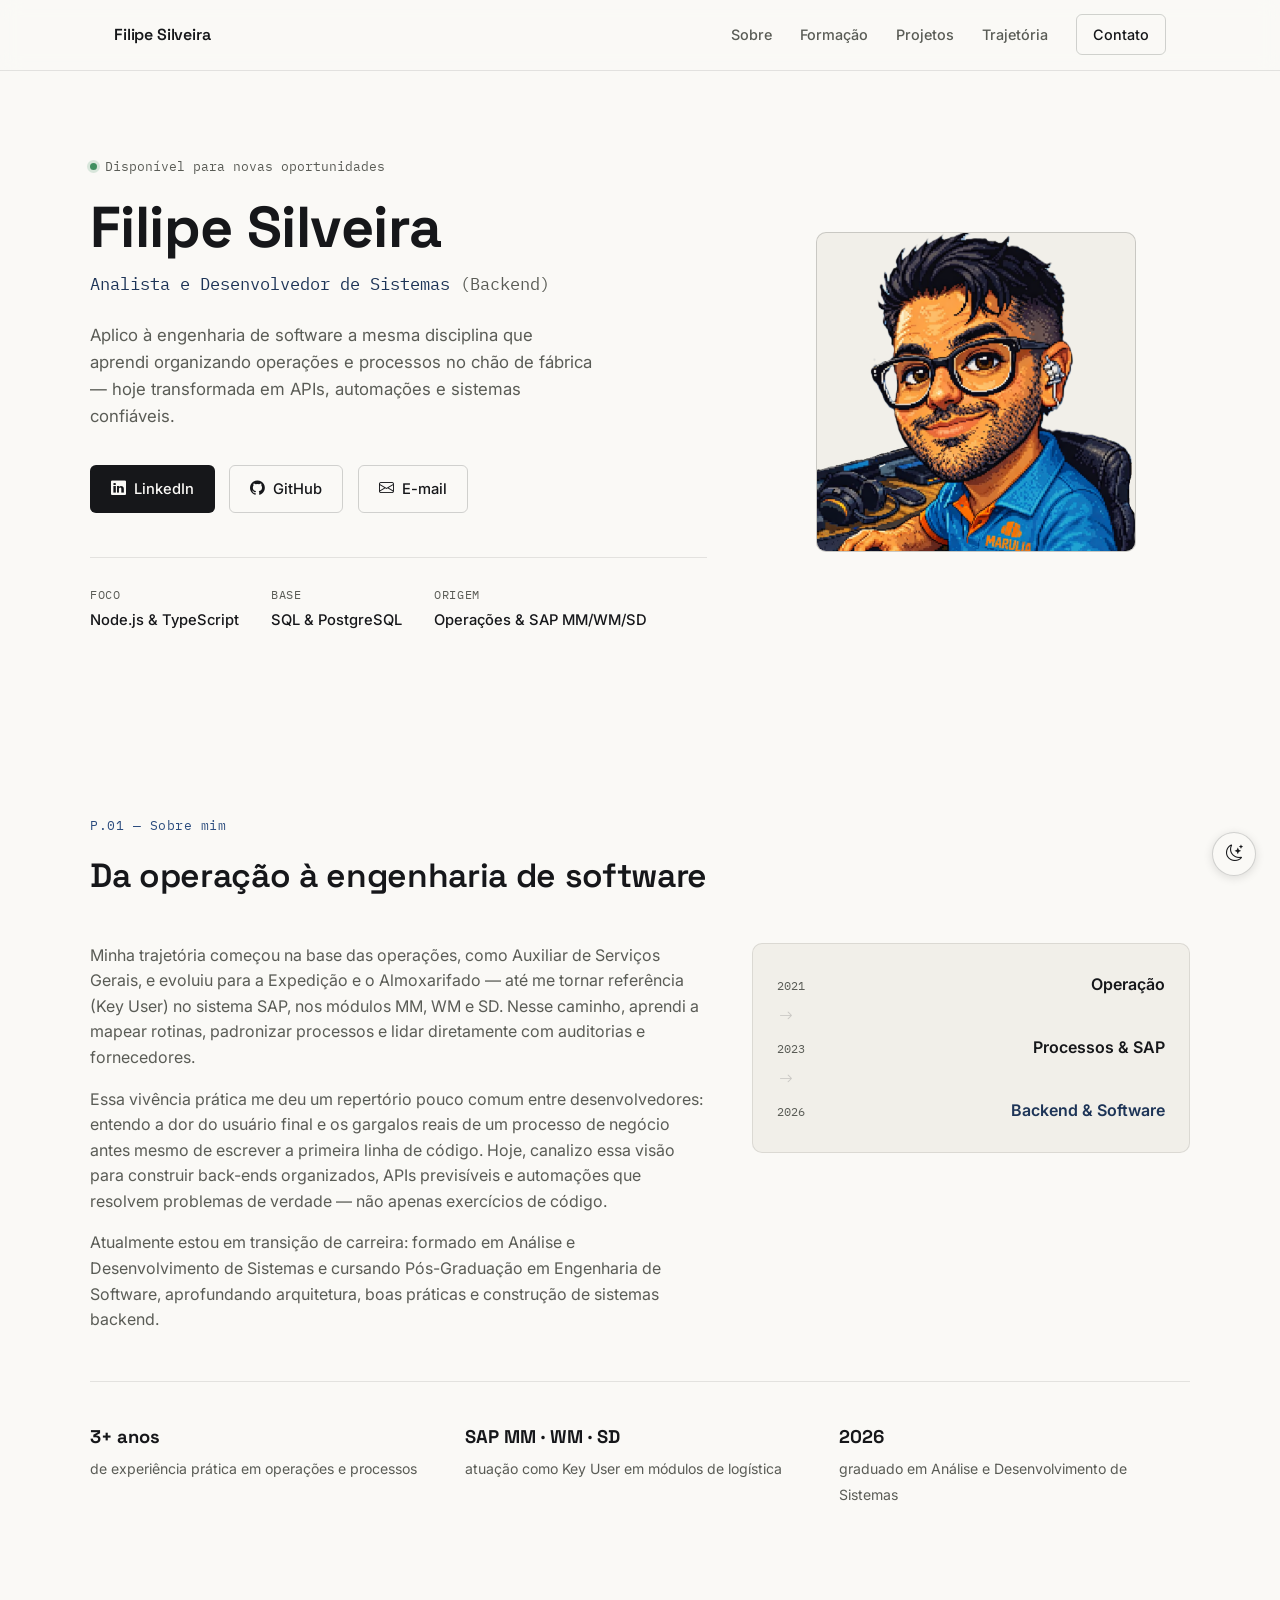
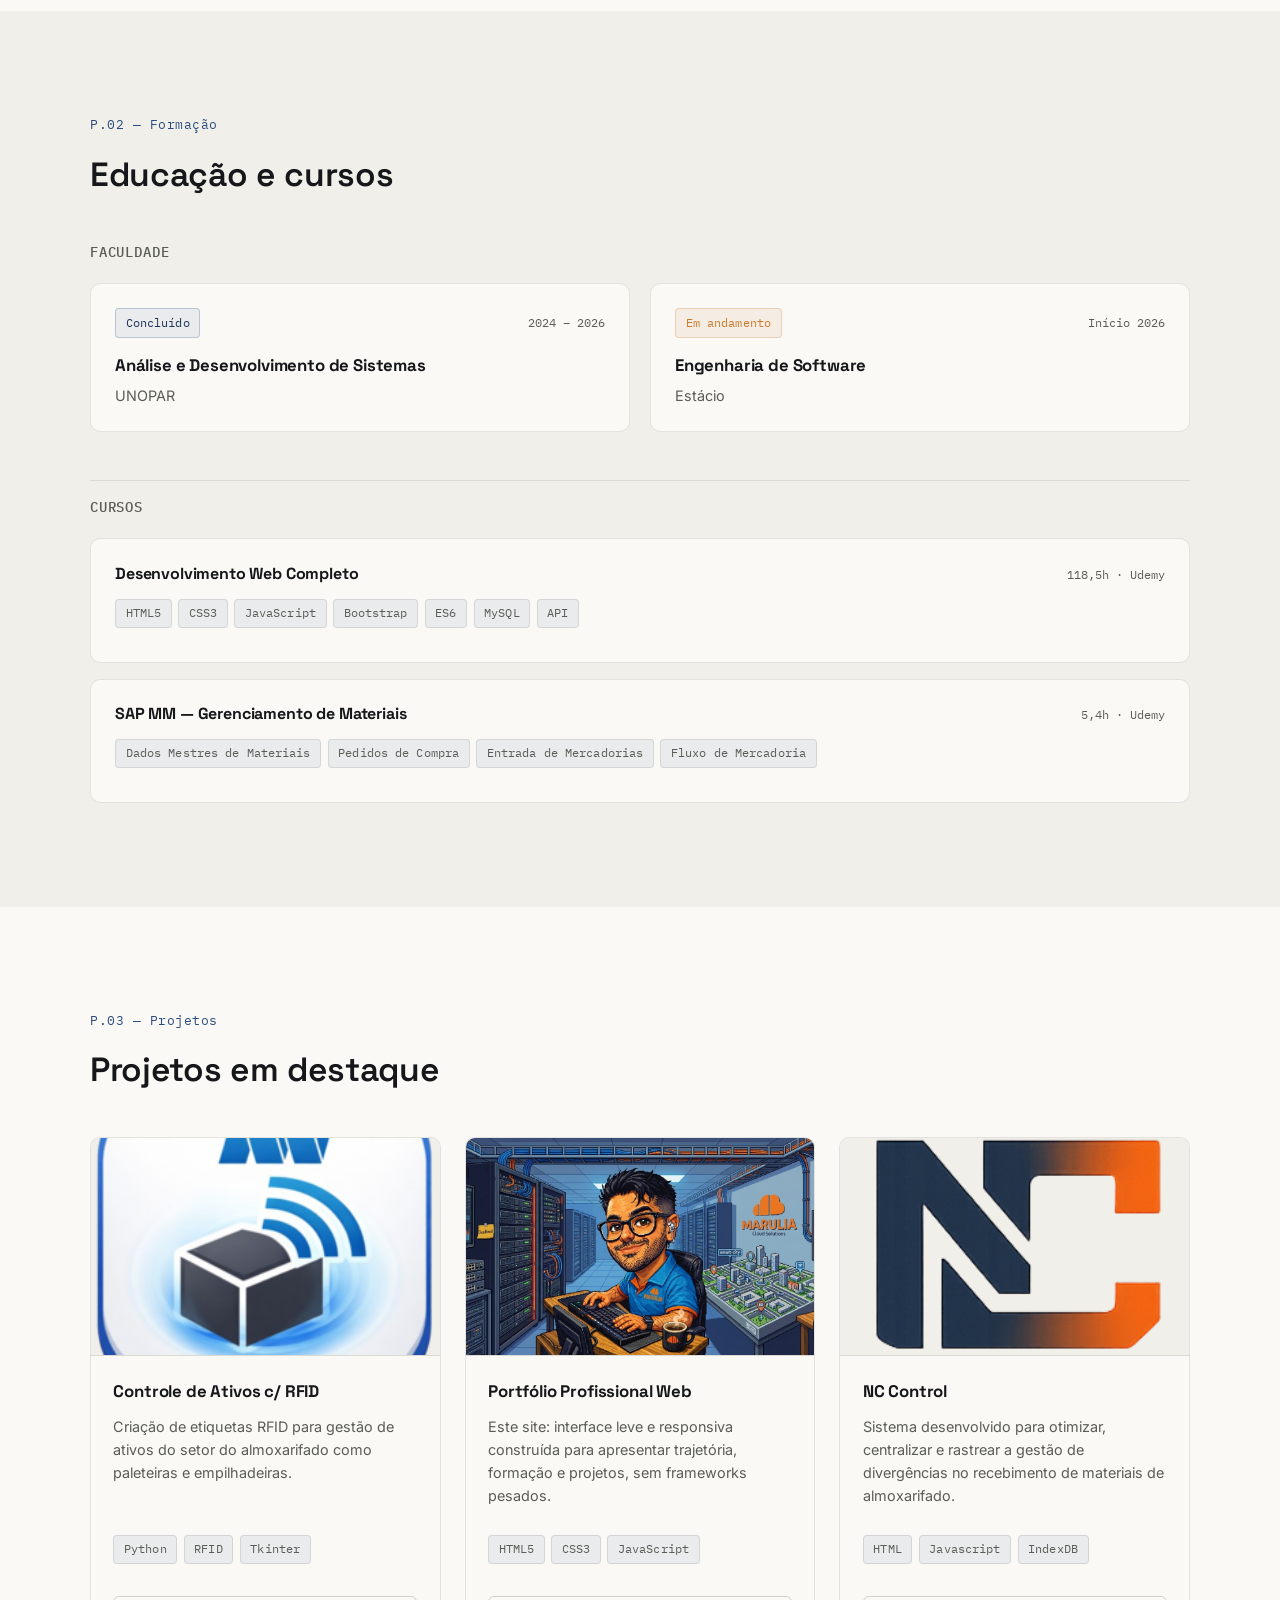
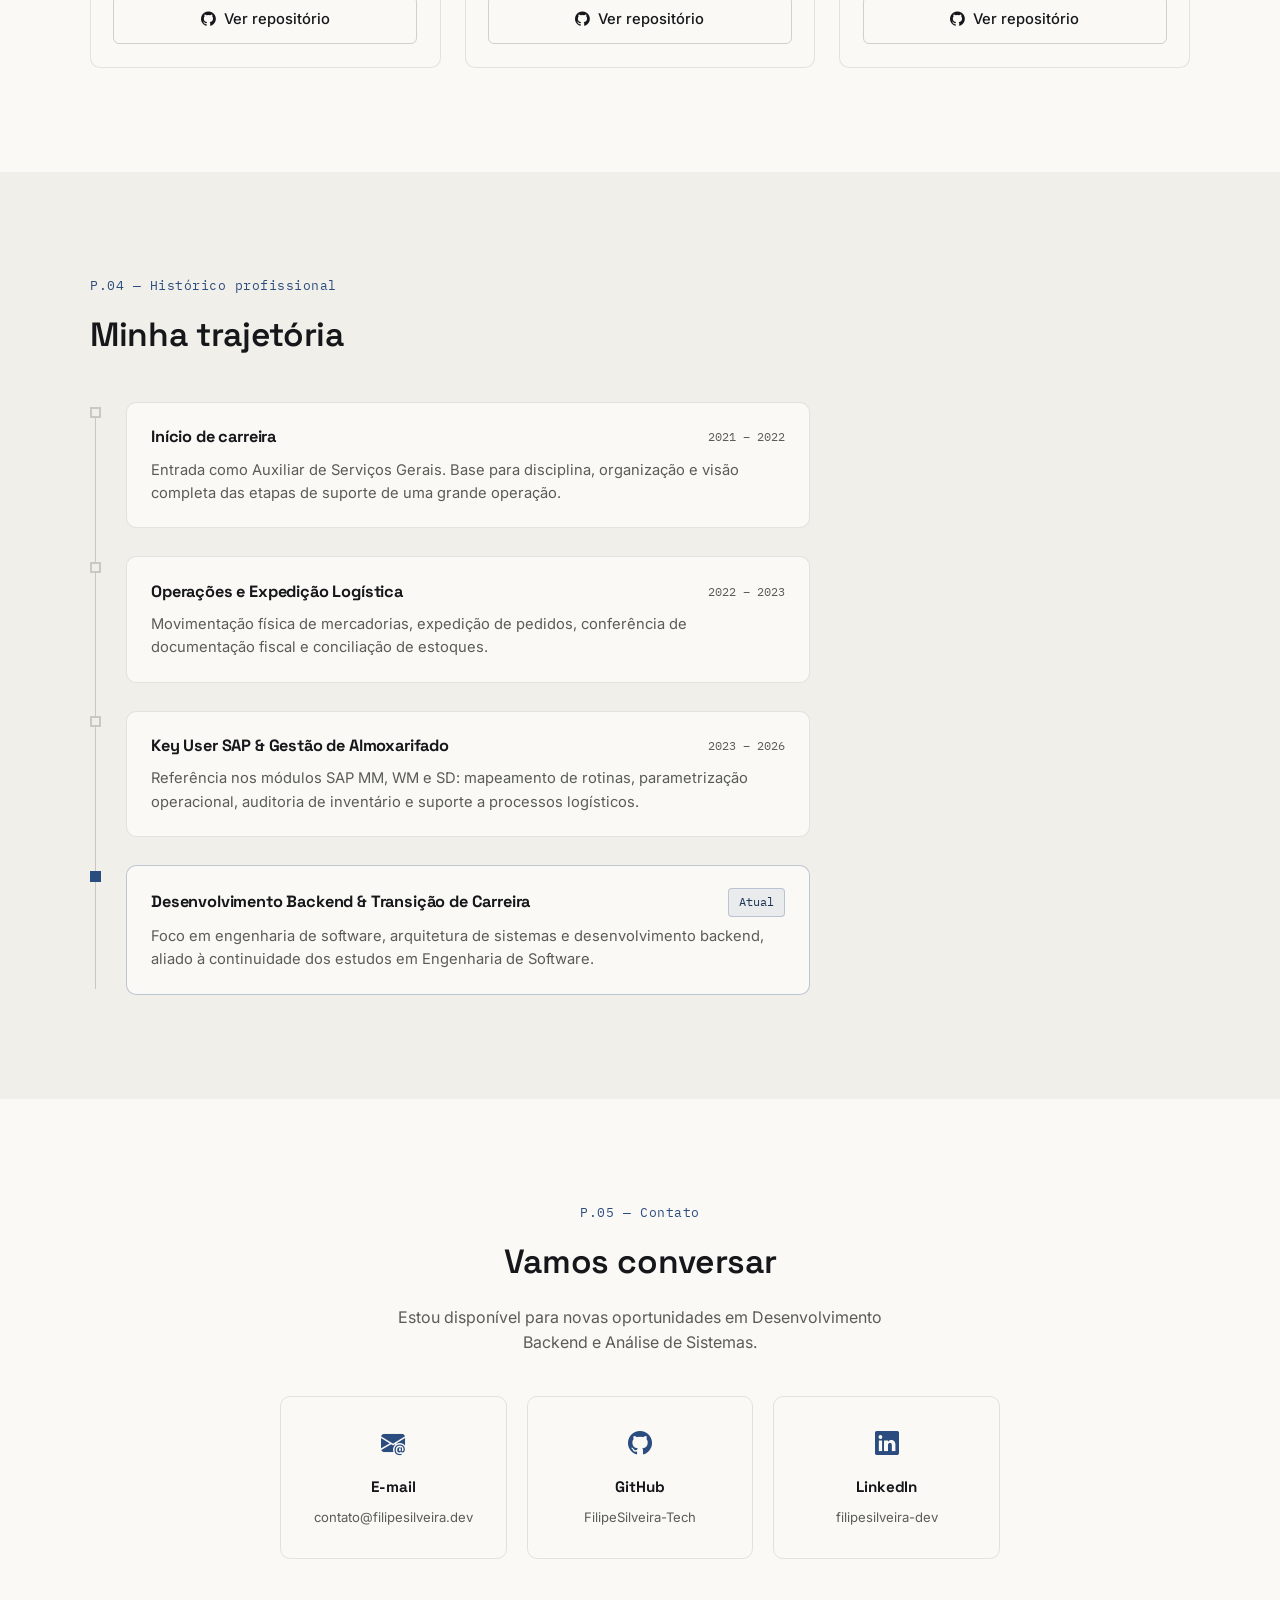
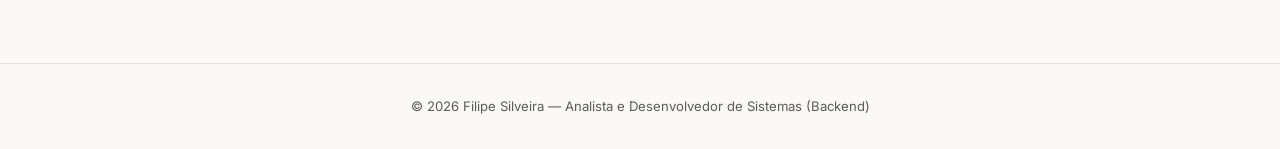
==== commit b791a044: "--refact: refatorado toda pagina" ====
--- a/index.html
+++ b/index.html
@@ -3,368 +3,379 @@
 <head>
   <meta charset="UTF-8" />
   <meta name="viewport" content="width=device-width, initial-scale=1.0" />
-  <meta name="description" content="Portfólio de Filipe Silveira, estudante de ADS focado em backend, automação e desenvolvimento de sistemas." />
-  <title>Filipe Silveira | Backend Dev_</title>
-
-  <!-- Google Fonts: Pixelify Sans para títulos e JetBrains Mono para textos limpos -->
+  <meta name="description" content="Filipe Silveira — Analista e Desenvolvedor de Sistemas (Backend). Portfólio profissional." />
+  <link rel="shortcut icon" href="src/assets/favicon-novo.png" type="image/x-icon">
+  <title>Filipe Silveira · Analista &amp; Desenvolvedor de Sistemas</title>
+
   <link rel="preconnect" href="https://fonts.googleapis.com" />
   <link rel="preconnect" href="https://fonts.gstatic.com" crossorigin />
-  <link href="https://fonts.googleapis.com/css2?family=JetBrains+Mono:wght@300;400;500;600;700&family=Pixelify+Sans:wght@400;600;700&display=swap" rel="stylesheet" />
-  
-  <link href="https://cdn.jsdelivr.net/npm/bootstrap@5.3.2/dist/css/bootstrap.min.css" rel="stylesheet" />
+  <link href="https://fonts.googleapis.com/css2?family=Space+Grotesk:wght@500;600;700&family=Inter:wght@400;500;600&family=IBM+Plex+Mono:wght@400;500&display=swap" rel="stylesheet" />
   <link href="https://cdn.jsdelivr.net/npm/bootstrap-icons@1.11.3/font/bootstrap-icons.css" rel="stylesheet" />
-  
-  <!-- Estilo Customizado Pixel Premium -->
+
   <link rel="stylesheet" href="src/css/style.css" />
+
+  <script>
+    // Tema padrão é sempre claro; só muda se o visitante já tiver escolhido escuro antes.
+    (function () {
+      var saved = localStorage.getItem('theme');
+      document.documentElement.setAttribute('data-theme', saved === 'dark' ? 'dark' : 'light');
+    })();
+  </script>
 </head>
-<body data-bs-spy="scroll" data-bs-target="#mainNav" data-bs-offset="100" tabindex="0">
-  
-  <!-- Efeito de Linhas de Scan (CRT Monitor) muito sutil para imersão -->
-  <div class="crt-overlay"></div>
-
-  <!-- Navbar Retro-Futurista -->
-  <nav id="mainNav" class="navbar navbar-expand-lg navbar-dark fixed-top pixel-nav">
-    <div class="container">
-      <a class="navbar-brand d-flex align-items-center gap-2" href="#home" aria-label="Ir para o início">
-        <span class="pixel-avatar-border">
-          <img src="src/assets/caricatura-pixel-pequeno.png" alt="Filipe Silveira avatar" height="32px">
-        </span>
-        <span class="fw-bold tracking-tight pixel-brand">FILIPE_SILVEIRA_</span>
-      </a>
-      <button class="navbar-toggler pixel-border-sm" type="button" data-bs-toggle="collapse" data-bs-target="#navContent" aria-controls="navContent" aria-expanded="false" aria-label="Abrir menu">
-        <span class="navbar-toggler-icon"></span>
+<body>
+
+  <a href="#conteudo" class="skip-link">Pular para o conteúdo</a>
+
+  <header class="nav" id="nav">
+    <div class="nav__inner">
+      <a href="#topo" class="nav__brand">Filipe Silveira</a>
+
+      <button class="nav__toggle" id="navToggle" aria-expanded="false" aria-controls="navLinks" aria-label="Abrir menu">
+        <i class="bi bi-list"></i>
       </button>
-      <div class="collapse navbar-collapse" id="navContent">
-        <ul class="navbar-nav ms-auto align-items-lg-center gap-lg-3">
-          <li class="nav-item"><a class="nav-link pixel-nav-link" href="#home">01. INÍCIO</a></li>
-          <li class="nav-item"><a class="nav-link pixel-nav-link" href="#sobre">02. SOBRE</a></li>
-          <li class="nav-item"><a class="nav-link pixel-nav-link" href="#habilidades">03. STACK</a></li>
-          <li class="nav-item"><a class="nav-link pixel-nav-link" href="#projetos">04. PROJETOS</a></li>
-          <li class="nav-item"><a class="nav-link pixel-nav-link" href="#trajetoria">05. MISSÕES</a></li>
-          <li class="nav-item ms-lg-2"><a class="btn pixel-btn-primary btn-sm px-3" href="#contato">CONTATO_</a></li>
-        </ul>
-      </div>
+
+      <nav class="nav__links" id="navLinks">
+        <a href="#sobre" class="nav__link">Sobre</a>
+        <a href="#formacao" class="nav__link">Formação</a>
+        <a href="#projetos" class="nav__link">Projetos</a>
+        <a href="#trajetoria" class="nav__link">Trajetória</a>
+        <a href="#contato" class="nav__link nav__link--cta">Contato</a>
+      </nav>
     </div>
-  </nav>
-
-  <main>
-    <!-- Hero Section -->
-    <section id="home" class="hero-section d-flex align-items-center position-relative overflow-hidden">
-      <div class="container position-relative z-1">
-        <div class="row align-items-center min-vh-100 py-5">
-          <div class="col-lg-7 hero-copy">
-            <p class="pixel-eyebrow text-green fw-bold text-uppercase mb-3">&gt; ANALISTA E DESENVOLVEDOR DE SISTEMAS // BACKEND</p>
-            <h1 class="display-3 fw-bold text-white pixel-title mb-4">FILIPE SILVEIRA</h1>
-            <p class="hero-kicker text-muted fs-5 mb-3">Otimizando processos analógicos através de código estruturado.</p>
-            <p class="lead text-light-gray mb-4">
-              Do trabalho físico na expedição ao desenvolvimento backend de alto nível. Escrevo APIs previsíveis com Node.js/TypeScript e automações robustas com Python focadas em otimizar rotinas reais de trabalho.
+  </header>
+
+  <button class="theme-toggle" id="themeToggle" aria-label="Alternar tema claro/escuro" aria-pressed="false">
+    <i class="bi bi-moon-stars theme-toggle__icon theme-toggle__icon--moon"></i>
+    <i class="bi bi-sun theme-toggle__icon theme-toggle__icon--sun"></i>
+  </button>
+
+  <main id="conteudo">
+
+    <!-- HERO -->
+    <section class="hero" id="topo">
+      <div class="hero__inner">
+        <div class="hero__copy reveal">
+          <p class="eyebrow"><span class="status-dot"></span>Disponível para novas oportunidades</p>
+          <h1 class="hero__name">Filipe Silveira</h1>
+          <p class="hero__role">Analista e Desenvolvedor de Sistemas <span class="hero__role-sub">(Backend)</span></p>
+          <p class="hero__lede">
+            Aplico à engenharia de software a mesma disciplina que aprendi organizando operações e
+            processos no chão de fábrica — hoje transformada em APIs, automações e sistemas confiáveis.
+          </p>
+
+          <div class="hero__actions">
+            <a class="btn btn--primary" href="https://www.linkedin.com/in/filipesilveira-dev/" target="_blank" rel="noreferrer">
+              <i class="bi bi-linkedin"></i> LinkedIn
+            </a>
+            <a class="btn btn--ghost" href="https://github.com/FilipeSilveira-Tech" target="_blank" rel="noreferrer">
+              <i class="bi bi-github"></i> GitHub
+            </a>
+            <a class="btn btn--ghost" href="mailto:contato@filipesilveira.dev">
+              <i class="bi bi-envelope"></i> E-mail
+            </a>
+          </div>
+
+          <dl class="meta-row">
+            <div class="meta-row__item">
+              <dt>Foco</dt>
+              <dd>Node.js &amp; TypeScript</dd>
+            </div>
+            <div class="meta-row__item">
+              <dt>Base</dt>
+              <dd>SQL &amp; PostgreSQL</dd>
+            </div>
+            <div class="meta-row__item">
+              <dt>Origem</dt>
+              <dd>Operações &amp; SAP MM/WM/SD</dd>
+            </div>
+          </dl>
+        </div>
+
+        <div class="hero__portrait reveal">
+          <div class="portrait-frame">
+            <img src="src/assets/caricatura-pixel-pequeno.png" alt="Foto de Filipe Silveira" />
+          </div>
+        </div>
+      </div>
+    </section>
+
+    <!-- SOBRE -->
+    <section class="section" id="sobre">
+      <div class="section__inner">
+        <p class="section__eyebrow">P.01 — Sobre mim</p>
+        <h2 class="section__title">Da operação à engenharia de software</h2>
+
+        <div class="sobre__grid">
+          <div class="sobre__text">
+            <p>
+              Minha trajetória começou na base das operações, como Auxiliar de Serviços Gerais, e evoluiu
+              para a Expedição e o Almoxarifado — até me tornar referência (Key User) no sistema SAP,
+              nos módulos MM, WM e SD. Nesse caminho, aprendi a mapear rotinas, padronizar processos e
+              lidar diretamente com auditorias e fornecedores.
             </p>
-            <div class="d-flex flex-column flex-sm-row gap-3">
-              <a class="btn pixel-btn-primary btn-lg px-4" href="#projetos">[ PROJETOS ]</a>
-              <a class="btn pixel-btn-secondary btn-lg px-4" href="#contato">[ CONTATO ]</a>
-            </div>
-            <div class="hero-badges mt-5 d-flex flex-wrap gap-2">
-              <span class="pixel-tag">Node.js</span>
-              <span class="pixel-tag">TypeScript</span>
-              <span class="pixel-tag">Python</span>
-              <span class="pixel-tag">SAP MM/WM</span>
-              <span class="pixel-tag">SQL</span>
-            </div>
-          </div>
-
-          <div class="col-lg-5 mt-5 mt-lg-0">
-            <div class="pixel-card text-center p-4 p-lg-5">
-              <div class="pixel-avatar-frame mx-auto mb-4">
-                <img src="src/assets/caricatura-pixel-pequeno.png" alt="Filipe Caricatura" class="img-fluid">
-              </div>
-              <h2 class="h4 pixel-font fw-bold text-green mb-2">&gt; SYS_OPERATOR</h2>
-              <p class="text-light-gray small mb-4">Orientado a processos rigorosos, arquiteturas eficientes e lógica limpa.</p>
-              <div class="mini-metrics row g-2">
-                <div class="col-4"><div class="pixel-metric"><strong>ADS_5</strong><span>Período</span></div></div>
-                <div class="col-4"><div class="pixel-metric"><strong>SAP_KEY</strong><span>MM/WM/SD</span></div></div>
-                <div class="col-4"><div class="pixel-metric"><strong>STK_LVL</strong><span>TypeScript</span></div></div>
-              </div>
-            </div>
-          </div>
-        </div>
-      </div>
-    </section>
-
-    <!-- Sobre Section -->
-    <section id="sobre" class="section section-alt">
-      <div class="container">
-        <div class="row align-items-center g-5">
-          <div class="col-lg-5">
-            <div class="pixel-card p-4 p-lg-5 h-100 border-magenta-shadow">
-              <p class="pixel-label text-magenta mb-2">// 02. HISTÓRICO DE LOGS</p>
-              <h2 class="pixel-title-sm text-white mb-4">Da operação para o código</h2>
-              <p class="text-light-gray">
-                Minha carreira começou de baixo, atuando como auxiliar de serviços gerais. Evolui na expedição, no almoxarifado e migrei para a área administrativa. Essa jornada de chão de fábrica me deu uma visão clara de otimização de tempo e processos.
-              </p>
-              <p class="text-light-gray mb-0">
-                Hoje transformo essa expertise analógica em arquiteturas limpas e scripts automatizados no ecossistema de TI.
-              </p>
-            </div>
-          </div>
-          <div class="col-lg-7">
-            <div class="row g-3">
-              <div class="col-md-6">
-                <article class="pixel-card-hover">
-                  <div class="text-green mb-3"><i class="bi bi-diagram-3 fs-3"></i></div>
-                  <h3 class="pixel-font text-white h5 fw-bold">&gt; Processos</h3>
-                  <p class="text-light-gray small mb-0">Mapeamento, arquitetura lógica e documentações funcionais sem rodeios.</p>
-                </article>
-              </div>
-              <div class="col-md-6">
-                <article class="pixel-card-hover">
-                  <div class="text-green mb-3"><i class="bi bi-code-slash fs-3"></i></div>
-                  <h3 class="pixel-font text-white h5 fw-bold">&gt; Backend</h3>
-                  <p class="text-light-gray small mb-0">Criação de microsserviços e APIs com TypeScript e tratamento rígido de erros.</p>
-                </article>
-              </div>
-              <div class="col-md-6">
-                <article class="pixel-card-hover">
-                  <div class="text-green mb-3"><i class="bi bi-clipboard-data fs-3"></i></div>
-                  <h3 class="pixel-font text-white h5 fw-bold">&gt; Auditoria ERP</h3>
-                  <p class="text-light-gray small mb-0">Domínio SAP MM, WM e SD com foco em rastreabilidade e integridade operacional.</p>
-                </article>
-              </div>
-              <div class="col-md-6">
-                <article class="pixel-card-hover">
-                  <div class="text-green mb-3"><i class="bi bi-lightning-charge fs-3"></i></div>
-                  <h3 class="pixel-font text-white h5 fw-bold">&gt; Scripts</h3>
-                  <p class="text-light-gray small mb-0">Rotinas automatizadas de eliminação de falhas e trabalho manual maçante.</p>
-                </article>
-              </div>
-            </div>
-          </div>
-        </div>
-      </div>
-    </section>
-
-    <!-- Habilidades Section -->
-    <section id="habilidades" class="section">
-      <div class="container">
-        <div class="text-center mb-5">
-          <p class="pixel-label text-green mb-2">// 03. ARSENAL TÉCNICO</p>
-          <h2 class="pixel-title text-white">TECNOLOGIAS DE COMBATE</h2>
-          <p class="text-muted">Estudo focado em fundamentos profundos, não em modismos.</p>
-        </div>
-        <div class="row g-4">
-          <div class="col-md-6 col-lg-3">
-            <article class="pixel-card-hover text-center h-100">
-              <div class="text-magenta mb-3"><i class="bi bi-braces fs-2"></i></div>
-              <h3 class="pixel-font text-white h5 fw-bold">TypeScript</h3>
-              <p class="text-light-gray small mb-0">Tipagem estrita e POO para APIs sustentáveis e legíveis por equipes.</p>
-            </article>
-          </div>
-          <div class="col-md-6 col-lg-3">
-            <article class="pixel-card-hover text-center h-100">
-              <div class="text-magenta mb-3"><i class="bi bi-cpu fs-2"></i></div>
-              <h3 class="pixel-font text-white h5 fw-bold">Node.js</h3>
-              <p class="text-light-gray small mb-0">Motores assíncronos rápidos e conectores de alto rendimento de dados.</p>
-            </article>
-          </div>
-          <div class="col-md-6 col-lg-3">
-            <article class="pixel-card-hover text-center h-100">
-              <div class="text-magenta mb-3"><i class="bi bi-window-stack fs-2"></i></div>
-              <h3 class="pixel-font text-white h5 fw-bold">Python</h3>
-              <p class="text-light-gray small mb-0">Extrações eficientes de planilhas, conexões seriais e automação operacional.</p>
-            </article>
-          </div>
-          <div class="col-md-6 col-lg-3">
-            <article class="pixel-card-hover text-center h-100">
-              <div class="text-magenta mb-3"><i class="bi bi-database fs-2"></i></div>
-              <h3 class="pixel-font text-white h5 fw-bold">SQL / DB</h3>
-              <p class="text-light-gray small mb-0">Estruturação transacional ACID, queries complexas e normalização de tabelas.</p>
-            </article>
-          </div>
-        </div>
-      </div>
-    </section>
-
-    <!-- Projetos Section -->
-    <section id="projetos" class="section section-alt">
-      <div class="container">
-        <div class="text-center mb-5">
-          <p class="pixel-label text-green mb-2">// 04. DIRETÓRIO DE ARQUIVOS</p>
-          <h2 class="pixel-title text-white">REPOSITÓRIOS_ATIVOS</h2>
-          <p class="text-muted">Projetos desenvolvidos sob rígidos padrões de engenharia de software.</p>
-        </div>
-
-        <div class="row g-4">
-          <!-- Projeto 1 -->
-          <div class="col-lg-4">
-            <a href="https://github.com/FilipeSilveira-Tech/RFID-Almoxarifado-Marluvas" target="_blank" class="pixel-project-link">
-              <article class="pixel-project-card h-100">
-                <div class="pixel-project-thumb position-relative">
-                  <img src="src/assets/rfid-marluvas-logo.png" alt="RFID Marluvas" class="img-fluid w-100">
-                  <div class="pixel-overlay">[ EXECUTE_ ]</div>
-                </div>
-                <div class="p-4">
-                  <h3 class="pixel-font text-white h5 fw-bold">RFID Almoxarifado</h3>
-                  <p class="text-light-gray small">Controle físico de entrada e saída por rádio frequência, facilitando o inventário técnico.</p>
-                  <div class="mt-3">
-                    <span class="pixel-tag-sm">Python</span>
-                    <span class="pixel-tag-sm">RFID</span>
-                    <span class="pixel-tag-sm">Tkinter</span>
-                  </div>
-                </div>
-              </article>
-            </a>
-          </div>
-          <!-- Projeto 2 -->
-          <div class="col-lg-4">
-            <a href="https://github.com/FilipeSilveira-Tech/portfolio-web.io" target="_blank" class="pixel-project-link">
-              <article class="pixel-project-card h-100">
-                <div class="pixel-project-thumb position-relative">
-                  <img src="src/assets/capa-teste.png" alt="Portfolio" class="img-fluid w-100">
-                  <div class="pixel-overlay">[ EXECUTE_ ]</div>
-                </div>
-                <div class="p-4">
-                  <h3 class="pixel-font text-white h5 fw-bold">Portfólio Retro-Cyber</h3>
-                  <p class="text-light-gray small">Estética premium pixelada em alta fidelidade e performance extrema de renderização.</p>
-                  <div class="mt-3">
-                    <span class="pixel-tag-sm">CSS3</span>
-                    <span class="pixel-tag-sm">Bootstrap5</span>
-                    <span class="pixel-tag-sm">Retro_UI</span>
-                  </div>
-                </div>
-              </article>
-            </a>
-          </div>
-          <!-- Projeto 3 -->
-          <div class="col-lg-4">
-            <a href="https://github.com/ShadownJin/ShadownJin" target="_blank" class="pixel-project-link">
-              <article class="pixel-project-card h-100">
-                <div class="pixel-project-thumb position-relative">
-                  <img src="src/assets/shadown.gif" alt="ShadownJin" class="img-fluid w-100">
-                  <div class="pixel-overlay">[ EXECUTE_ ]</div>
-                </div>
-                <div class="p-4">
-                  <h3 class="pixel-font text-white h5 fw-bold">ShadownJin - Bot</h3>
-                  <p class="text-light-gray small">Bot robusto estruturado em Camadas (DDD) e microsserviço assíncrono conectado ao NoSQL.</p>
-                  <div class="mt-3">
-                    <span class="pixel-tag-sm">Node.js</span>
-                    <span class="pixel-tag-sm">TypeScript</span>
-                    <span class="pixel-tag-sm">Firebase</span>
-                  </div>
-                </div>
-              </article>
-            </a>
-          </div>
-        </div>
-      </div>
-    </section>
-
-    <!-- Trajetória Section -->
-    <section id="trajetoria" class="section">
-      <div class="container">
-        <div class="text-center mb-5">
-          <p class="pixel-label text-green mb-2">// 05. HISTÓRICO DE QUESTS</p>
-          <h2 class="pixel-title text-white">HISTÓRICO_LOG_DO_SISTEMA</h2>
-          <p class="text-muted">A prova de que a experiência real vale muito mais do que certificados superficiais.</p>
-        </div>
-
-        <div class="pixel-timeline-wrapper mx-auto max-w-3xl">
-          <!-- Item 1 -->
-          <article class="pixel-timeline-item">
-            <div class="pixel-timeline-node bg-green"></div>
-            <div class="pixel-card p-4">
-              <div class="d-flex justify-content-between align-items-center flex-wrap mb-2">
-                <h3 class="pixel-font text-white h5 fw-bold mb-0">&gt; Conclusão ADS e Transição</h3>
-                <span class="pixel-meta-badge text-green">[ ATUAL ]</span>
-              </div>
-              <p class="text-light-gray small mb-0">Consolidando o domínio sobre engenharia de software, desenvolvendo microsserviços eficientes e automações práticas de backend.</p>
+            <p>
+              Essa vivência prática me deu um repertório pouco comum entre desenvolvedores: entendo a
+              dor do usuário final e os gargalos reais de um processo de negócio antes mesmo de escrever
+              a primeira linha de código. Hoje, canalizo essa visão para construir back-ends organizados,
+              APIs previsíveis e automações que resolvem problemas de verdade — não apenas exercícios
+              de código.
+            </p>
+            <p>
+              Atualmente estou em transição de carreira: formado em Análise e Desenvolvimento de Sistemas
+              e cursando Pós-Graduação em Engenharia de Software, aprofundando arquitetura, boas práticas e construção de
+              sistemas backend.
+            </p>
+          </div>
+
+          <div class="sobre__path" aria-label="Linha do tempo resumida da transição de carreira">
+            <div class="path-node">
+              <span class="path-node__year">2021</span>
+              <span class="path-node__label">Operação</span>
+            </div>
+            <span class="path-arrow" aria-hidden="true"><i class="bi bi-arrow-right"></i></span>
+            <div class="path-node">
+              <span class="path-node__year">2023</span>
+              <span class="path-node__label">Processos &amp; SAP</span>
+            </div>
+            <span class="path-arrow" aria-hidden="true"><i class="bi bi-arrow-right"></i></span>
+            <div class="path-node path-node--accent">
+              <span class="path-node__year">2026</span>
+              <span class="path-node__label">Backend &amp; Software</span>
+            </div>
+          </div>
+        </div>
+
+        <div class="stat-row">
+          <div class="stat">
+            <strong>3+ anos</strong>
+            <span>de experiência prática em operações e processos</span>
+          </div>
+          <div class="stat">
+            <strong>SAP MM · WM · SD</strong>
+            <span>atuação como Key User em módulos de logística</span>
+          </div>
+          <div class="stat">
+            <strong>2026</strong>
+            <span>graduado em Análise e Desenvolvimento de Sistemas</span>
+          </div>
+        </div>
+      </div>
+    </section>
+
+    <!-- FORMAÇÃO -->
+    <section class="section section--alt" id="formacao">
+      <div class="section__inner">
+        <p class="section__eyebrow">P.02 — Formação</p>
+        <h2 class="section__title">Educação e cursos</h2>
+
+        <h3 class="subgroup-title">Faculdade</h3>
+        <div class="edu-grid">
+          <div class="edu-card">
+            <div class="edu-card__top">
+              <span class="tag tag--done">Concluído</span>
+              <span class="mono-date">2024 – 2026</span>
+            </div>
+            <h4>Análise e Desenvolvimento de Sistemas</h4>
+            <p class="edu-card__inst">UNOPAR</p>
+          </div>
+
+          <div class="edu-card">
+            <div class="edu-card__top">
+              <span class="tag tag--progress">Em andamento</span>
+              <span class="mono-date">Início 2026</span>
+            </div>
+            <h4>Engenharia de Software</h4>
+            <p class="edu-card__inst">Estácio</p>
+          </div>
+        </div>
+
+        <h3 class="subgroup-title">Cursos</h3>
+        <div class="course-list">
+          <div class="course-item">
+            <div class="course-item__head">
+              <h4>Desenvolvimento Web Completo</h4>
+              <span class="mono-date">118,5h · Udemy</span>
+            </div>
+            <div class="tags-row">
+              <span class="tag">HTML5</span>
+              <span class="tag">CSS3</span>
+              <span class="tag">JavaScript</span>
+              <span class="tag">Bootstrap</span>
+              <span class="tag">ES6</span>
+              <span class="tag">MySQL</span>
+              <span class="tag">API</span>
+            </div>
+          </div>
+
+          <div class="course-item">
+            <div class="course-item__head">
+              <h4>SAP MM — Gerenciamento de Materiais</h4>
+              <span class="mono-date">5,4h · Udemy</span>
+            </div>
+            <div class="tags-row">
+              <span class="tag">Dados Mestres de Materiais</span>
+              <span class="tag">Pedidos de Compra</span>
+              <span class="tag">Entrada de Mercadorias</span>
+              <span class="tag">Fluxo de Mercadoria</span>
+            </div>
+          </div>
+        </div>
+      </div>
+    </section>
+
+    <!-- PROJETOS -->
+    <section class="section" id="projetos">
+      <div class="section__inner">
+        <p class="section__eyebrow">P.03 — Projetos</p>
+        <h2 class="section__title">Projetos em destaque</h2>
+
+        <div class="project-grid">
+          <article class="project-card">
+            <div class="project-card__thumb">
+              <img src="src/assets/rfid-marluvas-logo.png" alt="Controle de Almoxarifado via RFID" loading="lazy" />
+            </div>
+            <div class="project-card__body">
+              <h3>Controle de Ativos c/ RFID</h3>
+              <p>Criação de etiquetas RFID para gestão de ativos do setor do almoxarifado como paleteiras e empilhadeiras.</p>
+              <div class="tags-row">
+                <span class="tag">Python</span>
+                <span class="tag">RFID</span>
+                <span class="tag">Tkinter</span>
+              </div>
+              <a class="btn btn--ghost btn--block" href="https://github.com/FilipeSilveira-Tech/RFID-Almoxarifado-Marluvas" target="_blank" rel="noopener">
+                <i class="bi bi-github"></i> Ver repositório
+              </a>
             </div>
           </article>
 
-          <!-- Item 2 -->
-          <article class="pixel-timeline-item">
-            <div class="pixel-timeline-node bg-magenta"></div>
-            <div class="pixel-card p-4">
-              <div class="d-flex justify-content-between align-items-center flex-wrap mb-2">
-                <h3 class="pixel-font text-white h5 fw-bold mb-0">&gt; KeyUser SAP & Almoxarifado</h3>
-                <span class="pixel-meta-badge text-magenta">[ 2023 - 2026 ]</span>
-              </div>
-              <p class="text-light-gray small mb-0">Evolução acelerada para KeyUser SAP (módulos MM, WM e SD). Atuação direta no desenho de fluxo da operação e agindo diretamente na gestão do almoxarifado.</p>
+          <article class="project-card">
+            <div class="project-card__thumb">
+              <img src="src/assets/capa-teste.png" alt="Portfólio Profissional Web" loading="lazy" />
+            </div>
+            <div class="project-card__body">
+              <h3>Portfólio Profissional Web</h3>
+              <p>Este site: interface leve e responsiva construída para apresentar trajetória, formação e projetos, sem frameworks pesados.</p>
+              <div class="tags-row">
+                <span class="tag">HTML5</span>
+                <span class="tag">CSS3</span>
+                <span class="tag">JavaScript</span>
+              </div>
+              <a class="btn btn--ghost btn--block" href="https://github.com/FilipeSilveira-Tech/portfolio-web.io" target="_blank" rel="noopener">
+                <i class="bi bi-github"></i> Ver repositório
+              </a>
             </div>
           </article>
 
-          <!-- Item 3 -->
-          <article class="pixel-timeline-item">
-            <div class="pixel-timeline-node"></div>
-            <div class="pixel-card p-4">
-              <div class="d-flex justify-content-between align-items-center flex-wrap mb-2">
-                <h3 class="pixel-font text-white h5 fw-bold mb-0">&gt; Expedição Operacional</h3>
-                <span class="pixel-meta-badge">[ 2022 - 2023 ]</span>
-              </div>
-              <p class="text-light-gray small mb-0">Gerenciamento físico de saídas de mercadorias, conciliação direta de inventários e operação de sistemas logísticos sob alta demanda.</p>
+          <article class="project-card">
+            <div class="project-card__thumb">
+              <img src="src/assets/NC-Control-Logo.png" alt="ShadownJin — Bot &amp; Microsserviço" loading="lazy" width="90" />
+            </div>
+            <div class="project-card__body">
+              <h3>NC Control</h3>
+              <p>Sistema desenvolvido para otimizar, centralizar e rastrear a gestão de divergências no recebimento de materiais de almoxarifado.</p>
+              <div class="tags-row">
+                <span class="tag">HTML</span>
+                <span class="tag">Javascript</span>
+                <span class="tag">IndexDB</span>
+              </div>
+              <a class="btn btn--ghost btn--block" href="https://github.com/FilipeSilveira-Tech/Gestor-de-Divergencias" target="_blank" rel="noopener">
+                <i class="bi bi-github"></i> Ver repositório
+              </a>
             </div>
           </article>
-
-          <!-- Item 4 -->
-          <article class="pixel-timeline-item">
-            <div class="pixel-timeline-node"></div>
-            <div class="pixel-card p-4">
-              <div class="d-flex justify-content-between align-items-center flex-wrap mb-2">
-                <h3 class="pixel-font text-white h5 fw-bold mb-0">&gt; Início de Carreira (Marluvas)</h3>
-                <span class="pixel-meta-badge">[ 2021 - 2022 ]</span>
-              </div>
-              <p class="text-light-gray small mb-0">Entrada como Auxiliar de Serviços Gerais. Experiência de base que estruturou rigor pessoal, organização metódica e respeito por processos operacionais estruturados.</p>
-            </div>
-          </article>
-        </div>
-      </div>
-    </section>
-
-    <!-- Contato Section -->
-    <section id="contato" class="section section-contact">
-      <div class="container text-center">
-        <p class="pixel-label text-green mb-2">// 06. CONEXÃO EXTERNA</p>
-        <h2 class="pixel-title text-white mb-4">INICIAR_TRANSMISSÃO_</h2>
-        <p class="text-light-gray max-w-md mx-auto mb-5">Se a sua equipe ou infraestrutura backend precisa de alguém metódico, direto e focado em resolver bugs reais, mande um ping.</p>
-
-        <div class="row g-4 justify-content-center">
-          <div class="col-md-4">
-            <a class="pixel-contact-card" href="mailto:contato@filipesilveira.dev">
-              <i class="bi bi-envelope-check-fill text-green fs-2"></i>
-              <h3 class="pixel-font text-white h6 fw-bold mt-3">EMAIL_</h3>
-              <p class="text-light-gray small mb-0">contato@filipesilveira.dev</p>
-            </a>
-          </div>
-          <div class="col-md-4">
-            <a class="pixel-contact-card" href="https://github.com/FilipeSilveira-Tech" target="_blank" rel="noreferrer">
-              <i class="bi bi-github text-magenta fs-2"></i>
-              <h3 class="pixel-font text-white h6 fw-bold mt-3">GITHUB_</h3>
-              <p class="text-light-gray small mb-0">FilipeSilveira-Tech</p>
-            </a>
-          </div>
-          <div class="col-md-4">
-            <a class="pixel-contact-card" href="https://www.linkedin.com/in/filipesilveira-dev/" target="_blank" rel="noreferrer">
-              <i class="bi bi-linkedin text-blue fs-2"></i>
-              <h3 class="pixel-font text-white h6 fw-bold mt-3">LINKEDIN_</h3>
-              <p class="text-light-gray small mb-0">filipesilveira-dev</p>
-            </a>
-          </div>
-        </div>
-
-        <div class="signature-box mt-5 text-center">
-          <div class="pixel-line mx-auto mb-4"></div>
-          <p class="mb-1 pixel-font text-white">FILIPE_SILVEIRA (DEV_SYS_OPER)</p>
-          <p class="text-muted small">Todos os direitos reservados • &copy 2026</p>
-        </div>
-      </div>
-    </section>
+        </div>
+      </div>
+    </section>
+
+    <!-- TRAJETÓRIA -->
+    <section class="section section--alt" id="trajetoria">
+      <div class="section__inner">
+        <p class="section__eyebrow">P.04 — Histórico profissional</p>
+        <h2 class="section__title">Minha trajetória</h2>
+
+        <ol class="timeline">
+          <li class="timeline__item">
+            <span class="timeline__marker"></span>
+            <div class="timeline__card">
+              <div class="timeline__head">
+                <h3>Início de carreira</h3>
+                <span class="mono-date">2021 – 2022</span>
+              </div>
+              <p>Entrada como Auxiliar de Serviços Gerais. Base para disciplina, organização e visão completa das etapas de suporte de uma grande operação.</p>
+            </div>
+          </li>
+
+          <li class="timeline__item">
+            <span class="timeline__marker"></span>
+            <div class="timeline__card">
+              <div class="timeline__head">
+                <h3>Operações e Expedição Logística</h3>
+                <span class="mono-date">2022 – 2023</span>
+              </div>
+              <p>Movimentação física de mercadorias, expedição de pedidos, conferência de documentação fiscal e conciliação de estoques.</p>
+            </div>
+          </li>
+
+          <li class="timeline__item">
+            <span class="timeline__marker"></span>
+            <div class="timeline__card">
+              <div class="timeline__head">
+                <h3>Key User SAP &amp; Gestão de Almoxarifado</h3>
+                <span class="mono-date">2023 – 2026</span>
+              </div>
+              <p>Referência nos módulos SAP MM, WM e SD: mapeamento de rotinas, parametrização operacional, auditoria de inventário e suporte a processos logísticos.</p>
+            </div>
+          </li>
+
+          <li class="timeline__item timeline__item--active">
+            <span class="timeline__marker"></span>
+            <div class="timeline__card">
+              <div class="timeline__head">
+                <h3>Desenvolvimento Backend &amp; Transição de Carreira</h3>
+                <span class="tag tag--done">Atual</span>
+              </div>
+              <p>Foco em engenharia de software, arquitetura de sistemas e desenvolvimento backend, aliado à continuidade dos estudos em Engenharia de Software.</p>
+            </div>
+          </li>
+        </ol>
+      </div>
+    </section>
+
+    <!-- CONTATO -->
+    <section class="section" id="contato">
+      <div class="section__inner section__inner--center">
+        <p class="section__eyebrow">P.05 — Contato</p>
+        <h2 class="section__title">Vamos conversar</h2>
+        <p class="section__lead">
+          Estou disponível para novas oportunidades em Desenvolvimento Backend e Análise de Sistemas.
+        </p>
+
+        <div class="contact-grid">
+          <a class="contact-card" href="mailto:contato@filipesilveira.dev">
+            <i class="bi bi-envelope-at-fill"></i>
+            <h3>E-mail</h3>
+            <span>contato@filipesilveira.dev</span>
+          </a>
+          <a class="contact-card" href="https://github.com/FilipeSilveira-Tech" target="_blank" rel="noreferrer">
+            <i class="bi bi-github"></i>
+            <h3>GitHub</h3>
+            <span>FilipeSilveira-Tech</span>
+          </a>
+          <a class="contact-card" href="https://www.linkedin.com/in/filipesilveira-dev/" target="_blank" rel="noreferrer">
+            <i class="bi bi-linkedin"></i>
+            <h3>LinkedIn</h3>
+            <span>filipesilveira-dev</span>
+          </a>
+        </div>
+      </div>
+    </section>
+
   </main>
 
-  <footer class="footer py-4 text-center">
-    <div class="container">
-      <small class="text-muted pixel-font" style="font-size: 0.75rem;">RUNNING_ON_BOOTSTRAP_5 // PROD_BUILD_OK</small>
-    </div>
+  <footer class="footer">
+    <p>&copy; 2026 Filipe Silveira — Analista e Desenvolvedor de Sistemas (Backend)</p>
   </footer>
 
-  <script src="https://cdn.jsdelivr.net/npm/bootstrap@5.3.2/dist/js/bootstrap.bundle.min.js"></script>
   <script src="src/js/script.js"></script>
 </body>
-</html>+</html>
--- a/src/css/style.css
+++ b/src/css/style.css
@@ -1,308 +1,682 @@
-/* ==========================================================================
-   VARIAVEIS DE DESIGN SYSTEM & RETRO PREMIUM
-   ========================================================================== */
+/* ============================================
+   TOKENS
+   ============================================ */
 :root {
-  --terminal-bg: #0A0A0F;
-  --terminal-bg-alt: #101018;
-  --text-bright: #F0F0F5;
-  --text-dim: #8E8E9F;
-  --neon-green: #00FF66;
-  --neon-magenta: #FF007F;
-  --neon-blue: #00DFFF;
-  --pixel-border: 2px solid #2A2A3A;
-  --pixel-border-bright: 2px solid var(--neon-green);
+  --paper: #faf9f6;
+  --paper-alt: #f1efe9;
+  --paper-rgb: 250, 249, 246;
+  --ink: #16171a;
+  --ink-soft: #5a5c56;
+  --line: rgba(21, 22, 26, 0.10);
+  --line-strong: rgba(21, 22, 26, 0.18);
+  --accent: #2b4c7e;
+  --accent-ink: #1d3457;
+  --accent-soft: rgba(43, 76, 126, 0.08);
+  --accent-warm: #c97a2b;
+  --radius: 6px;
+  --radius-lg: 10px;
+  --font-display: 'Space Grotesk', sans-serif;
+  --font-body: 'Inter', sans-serif;
+  --font-mono: 'IBM Plex Mono', monospace;
+  --maxw: 1100px;
+  color-scheme: light;
+}
+
+[data-theme="dark"] {
+  --paper: #131417;
+  --paper-alt: #1b1d21;
+  --paper-rgb: 19, 20, 23;
+  --ink: #f3f2ee;
+  --ink-soft: #a6a8a4;
+  --line: rgba(243, 242, 238, 0.09);
+  --line-strong: rgba(243, 242, 238, 0.18);
+  --accent: #6f9bd6;
+  --accent-ink: #cfe0f5;
+  --accent-soft: rgba(111, 155, 214, 0.14);
+  --accent-warm: #d99a4e;
+  color-scheme: dark;
+}
+
+* { box-sizing: border-box; }
+
+html { scroll-behavior: smooth; }
+
+body { transition: background-color 0.2s ease, color 0.2s ease; }
+
+@media (prefers-reduced-motion: reduce) {
+  html { scroll-behavior: auto; }
+  * { animation-duration: 0.001ms !important; animation-iteration-count: 1 !important; transition-duration: 0.001ms !important; }
 }
 
 body {
-  background-color: var(--terminal-bg);
-  color: var(--text-bright);
-  font-family: 'JetBrains Mono', monospace;
-  overflow-x: hidden;
+  margin: 0;
+  background: var(--paper);
+  color: var(--ink);
+  font-family: var(--font-body);
+  font-size: 16px;
+  line-height: 1.6;
+  -webkit-font-smoothing: antialiased;
+}
+
+h1, h2, h3, h4 {
+  font-family: var(--font-display);
+  color: var(--ink);
+  margin: 0;
+  letter-spacing: -0.01em;
+}
+
+p { margin: 0 0 1rem; color: var(--ink-soft); }
+p:last-child { margin-bottom: 0; }
+
+a { color: inherit; text-decoration: none; }
+
+img { max-width: 100%; display: block; }
+
+.skip-link {
+  position: absolute;
+  left: -999px;
+  top: 0;
+  background: var(--ink);
+  color: var(--paper);
+  padding: 0.75rem 1.25rem;
+  z-index: 999;
+  border-radius: 0 0 var(--radius) 0;
+}
+.skip-link:focus { left: 0; }
+
+:focus-visible {
+  outline: 2px solid var(--accent);
+  outline-offset: 3px;
+}
+
+/* ============================================
+   NAV
+   ============================================ */
+.nav {
+  position: fixed;
+  top: 0;
+  left: 0;
+  right: 0;
+  z-index: 100;
+  background: rgba(var(--paper-rgb), 0.85);
+  backdrop-filter: blur(10px);
+  border-bottom: 1px solid var(--line);
+}
+
+.nav__inner {
+  max-width: var(--maxw);
+  margin: 0 auto;
+  padding: 0.9rem 1.5rem;
+  display: flex;
+  align-items: center;
+  justify-content: space-between;
+}
+
+.nav__brand {
+  font-family: var(--font-display);
+  font-weight: 600;
+  font-size: 1rem;
+  letter-spacing: -0.01em;
+}
+
+.nav__toggle {
+  display: none;
+  background: none;
+  border: 1px solid var(--line-strong);
+  border-radius: var(--radius);
+  width: 40px;
+  height: 40px;
+  font-size: 1.2rem;
+  color: var(--ink);
+  cursor: pointer;
+}
+
+.nav__links {
+  display: flex;
+  align-items: center;
+  gap: 1.75rem;
+}
+
+.nav__link {
+  font-size: 0.9rem;
+  color: var(--ink-soft);
+  font-weight: 500;
+  transition: color 0.15s ease;
+}
+.nav__link:hover { color: var(--accent); }
+
+.nav__link--cta {
+  color: var(--ink);
+  padding: 0.5rem 1rem;
+  border: 1px solid var(--line-strong);
+  border-radius: var(--radius);
+}
+.nav__link--cta:hover {
+  border-color: var(--accent);
+  color: var(--accent);
+}
+
+@media (max-width: 760px) {
+  .nav__toggle { display: inline-flex; align-items: center; justify-content: center; }
+  .nav__links {
+    position: absolute;
+    top: 100%;
+    left: 0;
+    right: 0;
+    background: var(--paper);
+    border-bottom: 1px solid var(--line);
+    flex-direction: column;
+    align-items: flex-start;
+    gap: 0;
+    padding: 0.5rem 1.5rem 1.25rem;
+    display: none;
+  }
+  .nav__links.is-open { display: flex; }
+  .nav__link { width: 100%; padding: 0.7rem 0; border-bottom: 1px solid var(--line); }
+  .nav__link--cta { border: none; margin-top: 0.5rem; padding: 0.7rem 0; }
+}
+
+/* ============================================
+   LAYOUT HELPERS
+   ============================================ */
+.section {
+  padding: 6.5rem 1.5rem;
+}
+.section--alt { background: var(--paper-alt); }
+
+.section__inner {
+  max-width: var(--maxw);
+  margin: 0 auto;
+}
+.section__inner--center { text-align: center; max-width: 720px; }
+
+.section__eyebrow {
+  font-family: var(--font-mono);
+  font-size: 0.8rem;
+  color: var(--accent);
+  letter-spacing: 0.04em;
+  margin: 0 0 0.75rem;
+}
+
+.section__title {
+  font-size: clamp(1.6rem, 3vw, 2.1rem);
+  font-weight: 600;
+  margin-bottom: 2.5rem;
+}
+.section__inner--center .section__title { margin-bottom: 1rem; }
+
+.section__lead {
+  color: var(--ink-soft);
+  max-width: 540px;
+  margin: 0 auto 2.5rem;
+}
+
+.subgroup-title {
+  font-family: var(--font-mono);
+  font-size: 0.85rem;
+  font-weight: 500;
+  color: var(--ink-soft);
+  text-transform: uppercase;
+  letter-spacing: 0.06em;
+  margin: 0 0 1.25rem;
+  padding-top: 1rem;
+  border-top: 1px solid var(--line);
+}
+.subgroup-title:first-of-type { border-top: none; padding-top: 0; }
+
+/* ============================================
+   BUTTONS / TAGS
+   ============================================ */
+.btn {
+  display: inline-flex;
+  align-items: center;
+  gap: 0.5rem;
+  font-family: var(--font-body);
+  font-weight: 500;
+  font-size: 0.92rem;
+  padding: 0.7rem 1.25rem;
+  border-radius: var(--radius);
+  border: 1px solid transparent;
+  cursor: pointer;
+  transition: all 0.15s ease;
+}
+.btn--primary {
+  background: var(--ink);
+  color: var(--paper);
+}
+.btn--primary:hover { background: var(--accent-ink); }
+
+.btn--ghost {
+  background: transparent;
+  border-color: var(--line-strong);
+  color: var(--ink);
+}
+.btn--ghost:hover { border-color: var(--accent); color: var(--accent); }
+
+.btn--block { width: 100%; justify-content: center; margin-top: 1.25rem; }
+
+.tag {
+  display: inline-block;
+  font-family: var(--font-mono);
+  font-size: 0.72rem;
+  color: var(--ink-soft);
+  background: var(--accent-soft);
+  border: 1px solid var(--line);
+  padding: 0.28rem 0.6rem;
+  border-radius: 4px;
+  letter-spacing: 0.01em;
+}
+.tag--done { color: var(--accent-ink); background: var(--accent-soft); border-color: rgba(43,76,126,0.25); }
+.tag--progress { color: var(--accent-warm); background: rgba(201, 122, 43, 0.09); border-color: rgba(201,122,43,0.25); }
+
+.tags-row { display: flex; flex-wrap: wrap; gap: 0.4rem; margin: 0.75rem 0; }
+
+.mono-date {
+  font-family: var(--font-mono);
+  font-size: 0.78rem;
+  color: var(--ink-soft);
+  white-space: nowrap;
+}
+
+/* ============================================
+   HERO
+   ============================================ */
+.hero {
+  padding: 9.5rem 1.5rem 5rem;
+}
+
+.hero__inner {
+  max-width: var(--maxw);
+  margin: 0 auto;
+  display: grid;
+  grid-template-columns: 1.3fr 0.9fr;
+  gap: 3.5rem;
+  align-items: center;
+}
+
+.eyebrow {
+  display: inline-flex;
+  align-items: center;
+  gap: 0.5rem;
+  font-family: var(--font-mono);
+  font-size: 0.82rem;
+  color: var(--ink-soft);
+  margin: 0 0 1.25rem;
+}
+
+.status-dot {
+  width: 7px;
+  height: 7px;
+  border-radius: 50%;
+  background: #3f8f5f;
+  box-shadow: 0 0 0 3px rgba(63, 143, 95, 0.18);
+}
+
+.hero__name {
+  font-size: clamp(2.4rem, 5.5vw, 3.6rem);
+  font-weight: 700;
+  line-height: 1.05;
+}
+
+.hero__role {
+  font-family: var(--font-mono);
+  font-size: 1.05rem;
+  color: var(--accent-ink);
+  margin: 0.85rem 0 1.5rem;
+}
+.hero__role-sub { color: var(--ink-soft); }
+
+.hero__lede {
+  font-size: 1.05rem;
+  max-width: 46ch;
+  margin-bottom: 2.25rem;
+}
+
+.hero__actions {
+  display: flex;
+  flex-wrap: wrap;
+  gap: 0.9rem;
+  margin-bottom: 2.75rem;
+}
+
+.meta-row {
+  display: flex;
+  flex-wrap: wrap;
+  gap: 2rem;
+  margin: 0;
+  padding-top: 1.75rem;
+  border-top: 1px solid var(--line);
+}
+.meta-row__item { margin: 0; }
+.meta-row dt {
+  font-family: var(--font-mono);
+  font-size: 0.72rem;
+  color: var(--ink-soft);
+  text-transform: uppercase;
+  letter-spacing: 0.06em;
+  margin-bottom: 0.25rem;
+}
+.meta-row dd {
+  margin: 0;
+  font-weight: 500;
+  font-size: 0.92rem;
+}
+
+.hero__portrait { display: flex; justify-content: center; }
+
+.portrait-frame {
+  width: min(320px, 100%);
+  aspect-ratio: 1 / 1;
+  border-radius: var(--radius-lg);
+  overflow: hidden;
+  border: 1px solid var(--line-strong);
+  background: var(--paper-alt);
+}
+.portrait-frame img {
+  width: 100%;
+  height: 100%;
+  object-fit: cover;
+  transition: filter 0.2s ease;
+}
+[data-theme="dark"] .portrait-frame img { filter: brightness(0.94); }
+
+@media (max-width: 860px) {
+  .hero__inner { grid-template-columns: 1fr; }
+  .hero__portrait { order: -1; margin-bottom: 1rem; }
+  .portrait-frame { width: min(220px, 60vw); }
+}
+
+/* ============================================
+   SOBRE
+   ============================================ */
+.sobre__grid {
+  display: grid;
+  grid-template-columns: 1.4fr 1fr;
+  gap: 3rem;
+  margin-bottom: 3rem;
+}
+
+.sobre__path {
+  align-self: start;
+  display: flex;
+  flex-direction: column;
+  gap: 0.5rem;
+  border: 1px solid var(--line);
+  border-radius: var(--radius-lg);
+  padding: 1.75rem 1.5rem;
+  background: var(--paper-alt);
+}
+
+.path-node {
+  display: flex;
+  align-items: baseline;
+  justify-content: space-between;
+  gap: 1rem;
+}
+.path-node__year {
+  font-family: var(--font-mono);
+  font-size: 0.78rem;
+  color: var(--ink-soft);
+}
+.path-node__label { font-weight: 600; }
+.path-node--accent .path-node__label { color: var(--accent-ink); }
+
+.path-arrow {
+  color: var(--line-strong);
+  font-size: 0.85rem;
+  padding-left: 0.15rem;
+}
+
+@media (max-width: 760px) {
+  .sobre__grid { grid-template-columns: 1fr; }
+}
+
+.stat-row {
+  display: grid;
+  grid-template-columns: repeat(3, 1fr);
+  gap: 1.5rem;
+  padding-top: 2.5rem;
+  border-top: 1px solid var(--line);
+}
+.stat strong {
+  display: block;
+  font-family: var(--font-display);
+  font-size: 1.15rem;
+  margin-bottom: 0.3rem;
+}
+.stat span { font-size: 0.88rem; color: var(--ink-soft); }
+
+@media (max-width: 760px) {
+  .stat-row { grid-template-columns: 1fr; gap: 1.5rem; }
+}
+
+/* ============================================
+   FORMAÇÃO
+   ============================================ */
+.edu-grid {
+  display: grid;
+  grid-template-columns: repeat(2, 1fr);
+  gap: 1.25rem;
+  margin-bottom: 3rem;
+}
+
+.edu-card {
+  border: 1px solid var(--line);
+  border-radius: var(--radius-lg);
+  padding: 1.5rem;
+  background: var(--paper);
+}
+
+.edu-card__top {
+  display: flex;
+  align-items: center;
+  justify-content: space-between;
+  margin-bottom: 0.9rem;
+}
+
+.edu-card h4 { font-size: 1.05rem; margin-bottom: 0.3rem; }
+.edu-card__inst { color: var(--ink-soft); font-size: 0.9rem; margin: 0; }
+
+.course-list {
+  display: flex;
+  flex-direction: column;
+  gap: 1rem;
+}
+
+.course-item {
+  border: 1px solid var(--line);
+  border-radius: var(--radius-lg);
+  padding: 1.35rem 1.5rem;
+  background: var(--paper);
+}
+
+.course-item__head {
+  display: flex;
+  align-items: baseline;
+  justify-content: space-between;
+  gap: 1rem;
+  flex-wrap: wrap;
+}
+.course-item h4 { font-size: 1rem; }
+
+@media (max-width: 700px) {
+  .edu-grid { grid-template-columns: 1fr; }
+}
+
+/* ============================================
+   PROJETOS
+   ============================================ */
+.project-grid {
+  display: grid;
+  grid-template-columns: repeat(3, 1fr);
+  gap: 1.5rem;
+}
+
+.project-card {
+  border: 1px solid var(--line);
+  border-radius: var(--radius-lg);
+  overflow: hidden;
+  background: var(--paper);
+  display: flex;
+  flex-direction: column;
+  transition: border-color 0.15s ease, transform 0.15s ease;
+}
+.project-card:hover { border-color: var(--line-strong); transform: translateY(-2px); }
+
+.project-card__thumb {
+  aspect-ratio: 16 / 10;
+  background: var(--paper-alt);
+  overflow: hidden;
+  border-bottom: 1px solid var(--line);
+}
+.project-card__thumb img { width: 100%; height: 100%; object-fit: cover; transition: filter 0.2s ease; }
+[data-theme="dark"] .project-card__thumb img { filter: brightness(0.9); }
+
+.project-card__body { padding: 1.4rem; display: flex; flex-direction: column; flex: 1; }
+.project-card__body h3 { font-size: 1.05rem; margin-bottom: 0.6rem; }
+.project-card__body p { font-size: 0.9rem; flex: 1; }
+
+@media (max-width: 900px) {
+  .project-grid { grid-template-columns: 1fr; }
+}
+
+/* ============================================
+   TIMELINE
+   ============================================ */
+.timeline {
+  list-style: none;
+  margin: 0;
+  padding: 0;
+  max-width: 720px;
   position: relative;
 }
-
-/* Títulos especiais em Pixel Art */
-.pixel-font, .pixel-title, .pixel-title-sm, .pixel-brand, .pixel-nav-link, .pixel-label, .pixel-btn-primary, .pixel-btn-secondary {
-  font-family: 'Pixelify Sans', sans-serif;
-  letter-spacing: 1px;
-}
-
-.pixel-title {
-  font-size: 3.5rem;
-  text-shadow: 3px 3px 0px var(--neon-magenta);
-}
-
-.text-green { color: var(--neon-green); }
-.text-magenta { color: var(--neon-magenta); }
-.text-blue { color: var(--neon-blue); }
-.text-light-gray { color: var(--text-dim); line-height: 1.6; }
-.max-w-md { max-width: 500px; }
-.max-w-3xl { max-width: 760px; }
-
-/* CRT Scanlines Overlay (Muito sutil para simular monitor de tubo premium) */
-.crt-overlay {
-  position: fixed;
-  inset: 0;
-  background: linear-gradient(rgba(18, 16, 16, 0) 50%, rgba(0, 0, 0, 0.25) 50%), linear-gradient(90deg, rgba(255, 0, 0, 0.06), rgba(0, 255, 0, 0.02), rgba(0, 0, 255, 0.06));
-  background-size: 100% 4px, 6px 100%;
-  pointer-events: none;
-  z-index: 9999;
-  opacity: 0.8;
-}
-
-/* ==========================================================================
-   NAVIGATION
-   ========================================================================== */
-.pixel-nav {
-  background-color: rgba(10, 10, 15, 0.95);
-  border-bottom: 3px solid #1F1F2E;
-  padding: 15px 0;
-  transition: all 0.3s steps(4);
-}
-
-.pixel-nav.scrolled {
-  border-bottom-color: var(--neon-green);
-  box-shadow: 0 4px 0px rgba(0, 255, 102, 0.1);
-}
-
-.pixel-avatar-border {
-  border: 2px solid var(--neon-green);
-  padding: 2px;
-  background: #000;
-  display: inline-flex;
-}
-
-.pixel-nav-link {
-  color: var(--text-dim) !important;
-  font-weight: 600;
-  font-size: 0.9rem;
-  transition: all 0.2s steps(2);
-}
-
-.pixel-nav-link:hover, .pixel-nav-link.active {
-  color: var(--neon-green) !important;
-  text-shadow: 2px 2px 0px rgba(0, 255, 102, 0.3);
-}
-
-/* ==========================================================================
-   CARDS EM PIXEL ART (BLOCKY STYLE)
-   ========================================================================== */
-.pixel-card {
-  background: var(--terminal-bg-alt);
-  border: 3px solid #2A2A3A;
-  box-shadow: 6px 6px 0px #1A1A26;
-  border-radius: 0px; /* Pixel art não usa borda arredondada */
-  transition: all 0.2s steps(4);
-}
-
-.border-magenta-shadow {
-  box-shadow: 6px 6px 0px var(--neon-magenta);
-}
-
-.pixel-card-hover {
-  background: var(--terminal-bg-alt);
-  border: 3px solid #2A2A3A;
-  box-shadow: 4px 4px 0px #151520;
-  padding: 25px;
-  height: 100%;
-  transition: all 0.2s steps(4);
-}
-
-.pixel-card-hover:hover {
-  transform: translate(-4px, -4px);
-  border-color: var(--neon-green);
-  box-shadow: 8px 8px 0px var(--neon-green);
-}
-
-.pixel-avatar-frame {
-  width: 120px;
-  height: 120px;
-  border: 3px solid var(--neon-magenta);
-  background: #000;
-  padding: 8px;
-  display: flex;
-  align-items: center;
-  justify-content: center;
-  box-shadow: 4px 4px 0px #000;
-}
-
-.pixel-metric {
-  background: #000;
-  border: 2px solid #2A2A3A;
-  padding: 10px 4px;
-}
-.pixel-metric strong { display: block; color: var(--neon-green); font-size: 0.85rem; font-family: 'Pixelify Sans', sans-serif;}
-.pixel-metric span { display: block; font-size: 0.7rem; color: var(--text-dim); }
-
-/* ==========================================================================
-   ELEMENTOS DE INTERAÇÃO (BOTOES / BADGES)
-   ========================================================================== */
-.pixel-btn-primary, .pixel-btn-secondary {
-  border-radius: 0;
-  border: 3px solid #000;
-  font-weight: bold;
-  transition: all 0.15s steps(3);
-}
-
-.pixel-btn-primary {
-  background-color: var(--neon-green);
-  color: #000 !important;
-  box-shadow: 4px 4px 0px var(--neon-magenta);
-}
-
-.pixel-btn-primary:hover {
-  transform: translate(2px, 2px);
-  box-shadow: 1px 1px 0px var(--neon-magenta);
-}
-
-.pixel-btn-secondary {
-  background-color: transparent;
-  color: var(--text-bright) !important;
-  border-color: var(--text-bright);
-  box-shadow: 4px 4px 0px var(--neon-blue);
-}
-
-.pixel-btn-secondary:hover {
-  transform: translate(2px, 2px);
-  box-shadow: 1px 1px 0px var(--neon-blue);
-}
-
-.pixel-tag {
-  background: #1A1A26;
-  border: 2px solid #3A3A4E;
-  color: var(--text-bright);
-  padding: 4px 10px;
-  font-size: 0.8rem;
-  font-family: 'Pixelify Sans', sans-serif;
-}
-
-.pixel-tag-sm {
-  background: #000;
-  border: 1px solid #2A2A3A;
-  color: var(--neon-blue);
-  padding: 2px 8px;
-  font-size: 0.7rem;
-  font-family: 'Pixelify Sans', sans-serif;
-  margin-right: 4px;
-  display: inline-block;
-}
-
-/* ==========================================================================
-   PROJETOS & REPOSITÓRIOS
-   ========================================================================== */
-.pixel-project-link { text-decoration: none; }
-.pixel-project-card {
-  background: var(--terminal-bg-alt);
-  border: 3px solid #2A2A3A;
-  box-shadow: 6px 6px 0px #151520;
-  transition: all 0.2s steps(4);
-  overflow: hidden;
-}
-
-.pixel-project-thumb {
-  background: #151520;
-  border-bottom: 3px solid #2A2A3A;
-  height: 180px;
-  overflow: hidden;
-  display: flex;
-  align-items: center;
-  justify-content: center;
-}
-
-.pixel-project-thumb img {
-  object-fit: cover;
-  height: 100%;
-  width: 100%;
-}
-
-.pixel-overlay {
-  position: absolute;
-  inset: 0;
-  background: rgba(0, 255, 102, 0.9);
-  color: #000;
-  font-family: 'Pixelify Sans', sans-serif;
-  font-weight: bold;
-  display: flex;
-  align-items: center;
-  justify-content: center;
-  opacity: 0;
-  transition: all 0.2s steps(4);
-}
-
-.pixel-project-card:hover {
-  transform: translate(-6px, -6px);
-  border-color: var(--neon-green);
-  box-shadow: 12px 12px 0px var(--neon-green);
-}
-
-.pixel-project-card:hover .pixel-overlay { opacity: 1; }
-
-/* ==========================================================================
-   TIMELINE DE MISSÕES
-   ========================================================================== */
-.pixel-timeline-wrapper {
-  position: relative;
-  padding-left: 40px;
-}
-
-.pixel-timeline-wrapper::before {
+.timeline::before {
   content: '';
   position: absolute;
-  left: 15px;
-  top: 0;
-  bottom: 0;
-  width: 4px;
-  background: repeating-linear-gradient(to bottom, #2A2A3A, #2A2A3A 8px, transparent 8px, transparent 16px);
-}
-
-.pixel-timeline-item {
+  left: 5px;
+  top: 6px;
+  bottom: 6px;
+  width: 1px;
+  background: var(--line-strong);
+}
+
+.timeline__item {
   position: relative;
-  margin-bottom: 30px;
-}
-
-.pixel-timeline-node {
+  padding-left: 2.25rem;
+  margin-bottom: 1.75rem;
+}
+.timeline__item:last-child { margin-bottom: 0; }
+
+.timeline__marker {
   position: absolute;
-  left: -32px;
-  top: 15px;
-  width: 14px;
-  height: 14px;
-  background-color: #2A2A3A;
-  border: 3px solid var(--terminal-bg);
-  outline: 3px solid #2A2A3A;
-}
-
-.pixel-timeline-node.bg-green { background-color: var(--neon-green); outline-color: var(--neon-green); }
-.pixel-timeline-node.bg-magenta { background-color: var(--neon-magenta); outline-color: var(--neon-magenta); }
-
-.pixel-meta-badge {
-  font-family: 'Pixelify Sans', sans-serif;
-  font-size: 0.8rem;
-  color: var(--text-dim);
-}
-
-/* ==========================================================================
-   CONTATO, LINHAS DE ASSINATURA
-   ========================================================================== */
-.pixel-contact-card {
-  text-decoration: none;
-  display: block;
-  background: var(--terminal-bg-alt);
-  border: 3px solid #2A2A3A;
-  box-shadow: 4px 4px 0px #151520;
-  padding: 25px;
-  transition: all 0.2s steps(4);
-}
-
-.pixel-contact-card:hover {
-  transform: translate(-4px, -4px);
-  border-color: var(--neon-blue);
-  box-shadow: 8px 8px 0px var(--neon-blue);
-}
-
-.pixel-line {
-  height: 4px;
-  background: repeating-linear-gradient(to right, var(--neon-green), var(--neon-green) 10px, transparent 10px, transparent 20px);
-  width: 100px;
-}
-
-.footer { border-top: 3px solid #1F1F2E; background: #050508; }+  left: 0;
+  top: 0.35rem;
+  width: 11px;
+  height: 11px;
+  background: var(--paper-alt);
+  border: 2px solid var(--line-strong);
+}
+.timeline__item--active .timeline__marker {
+  background: var(--accent);
+  border-color: var(--accent);
+}
+
+.timeline__card {
+  border: 1px solid var(--line);
+  border-radius: var(--radius-lg);
+  padding: 1.35rem 1.5rem;
+  background: var(--paper);
+}
+.timeline__item--active .timeline__card { border-color: rgba(43,76,126,0.3); }
+
+.timeline__head {
+  display: flex;
+  align-items: center;
+  justify-content: space-between;
+  gap: 1rem;
+  flex-wrap: wrap;
+  margin-bottom: 0.5rem;
+}
+.timeline__head h3 { font-size: 1.02rem; }
+.timeline__card p { font-size: 0.92rem; }
+
+/* ============================================
+   CONTATO
+   ============================================ */
+.contact-grid {
+  display: grid;
+  grid-template-columns: repeat(3, 1fr);
+  gap: 1.25rem;
+}
+
+.contact-card {
+  border: 1px solid var(--line);
+  border-radius: var(--radius-lg);
+  padding: 1.75rem 1.25rem;
+  text-align: center;
+  transition: border-color 0.15s ease, transform 0.15s ease;
+}
+.contact-card:hover { border-color: var(--accent); transform: translateY(-2px); }
+.contact-card i { font-size: 1.5rem; color: var(--accent); margin-bottom: 0.75rem; display: inline-block; }
+.contact-card h3 { font-size: 0.95rem; margin-bottom: 0.3rem; }
+.contact-card span { font-size: 0.82rem; color: var(--ink-soft); }
+
+@media (max-width: 700px) {
+  .contact-grid { grid-template-columns: 1fr; }
+}
+
+/* ============================================
+   FOOTER
+   ============================================ */
+.footer {
+  padding: 2rem 1.5rem;
+  text-align: center;
+  border-top: 1px solid var(--line);
+}
+.footer p { font-size: 0.82rem; color: var(--ink-soft); margin: 0; }
+
+/* ============================================
+   THEME TOGGLE (botão flutuante)
+   ============================================ */
+.theme-toggle {
+  position: fixed;
+  right: 1.5rem;
+  bottom: 1.5rem;
+  z-index: 90;
+  display: inline-flex;
+  align-items: center;
+  justify-content: center;
+  background: var(--paper);
+  border: 1px solid var(--line-strong);
+  border-radius: 50%;
+  width: 44px;
+  height: 44px;
+  font-size: 1.05rem;
+  color: var(--ink);
+  cursor: pointer;
+  box-shadow: 0 2px 10px rgba(0, 0, 0, 0.12);
+  transition: border-color 0.15s ease, color 0.15s ease, transform 0.15s ease;
+}
+.theme-toggle:hover { border-color: var(--accent); color: var(--accent); transform: translateY(-2px); }
+
+.theme-toggle__icon { display: none; }
+.theme-toggle__icon--moon { display: inline-block; }
+[data-theme="dark"] .theme-toggle__icon--moon { display: none; }
+[data-theme="dark"] .theme-toggle__icon--sun { display: inline-block; }
+
+@media (max-width: 760px) {
+  .theme-toggle { right: 1.1rem; bottom: 1.1rem; width: 42px; height: 42px; }
+}
+
+/* ============================================
+   SCROLL REVEAL
+   ============================================ */
+.reveal {
+  opacity: 0;
+  transform: translateY(14px);
+  transition: opacity 0.6s ease, transform 0.6s ease;
+}
+.reveal.is-visible {
+  opacity: 1;
+  transform: translateY(0);
+}
